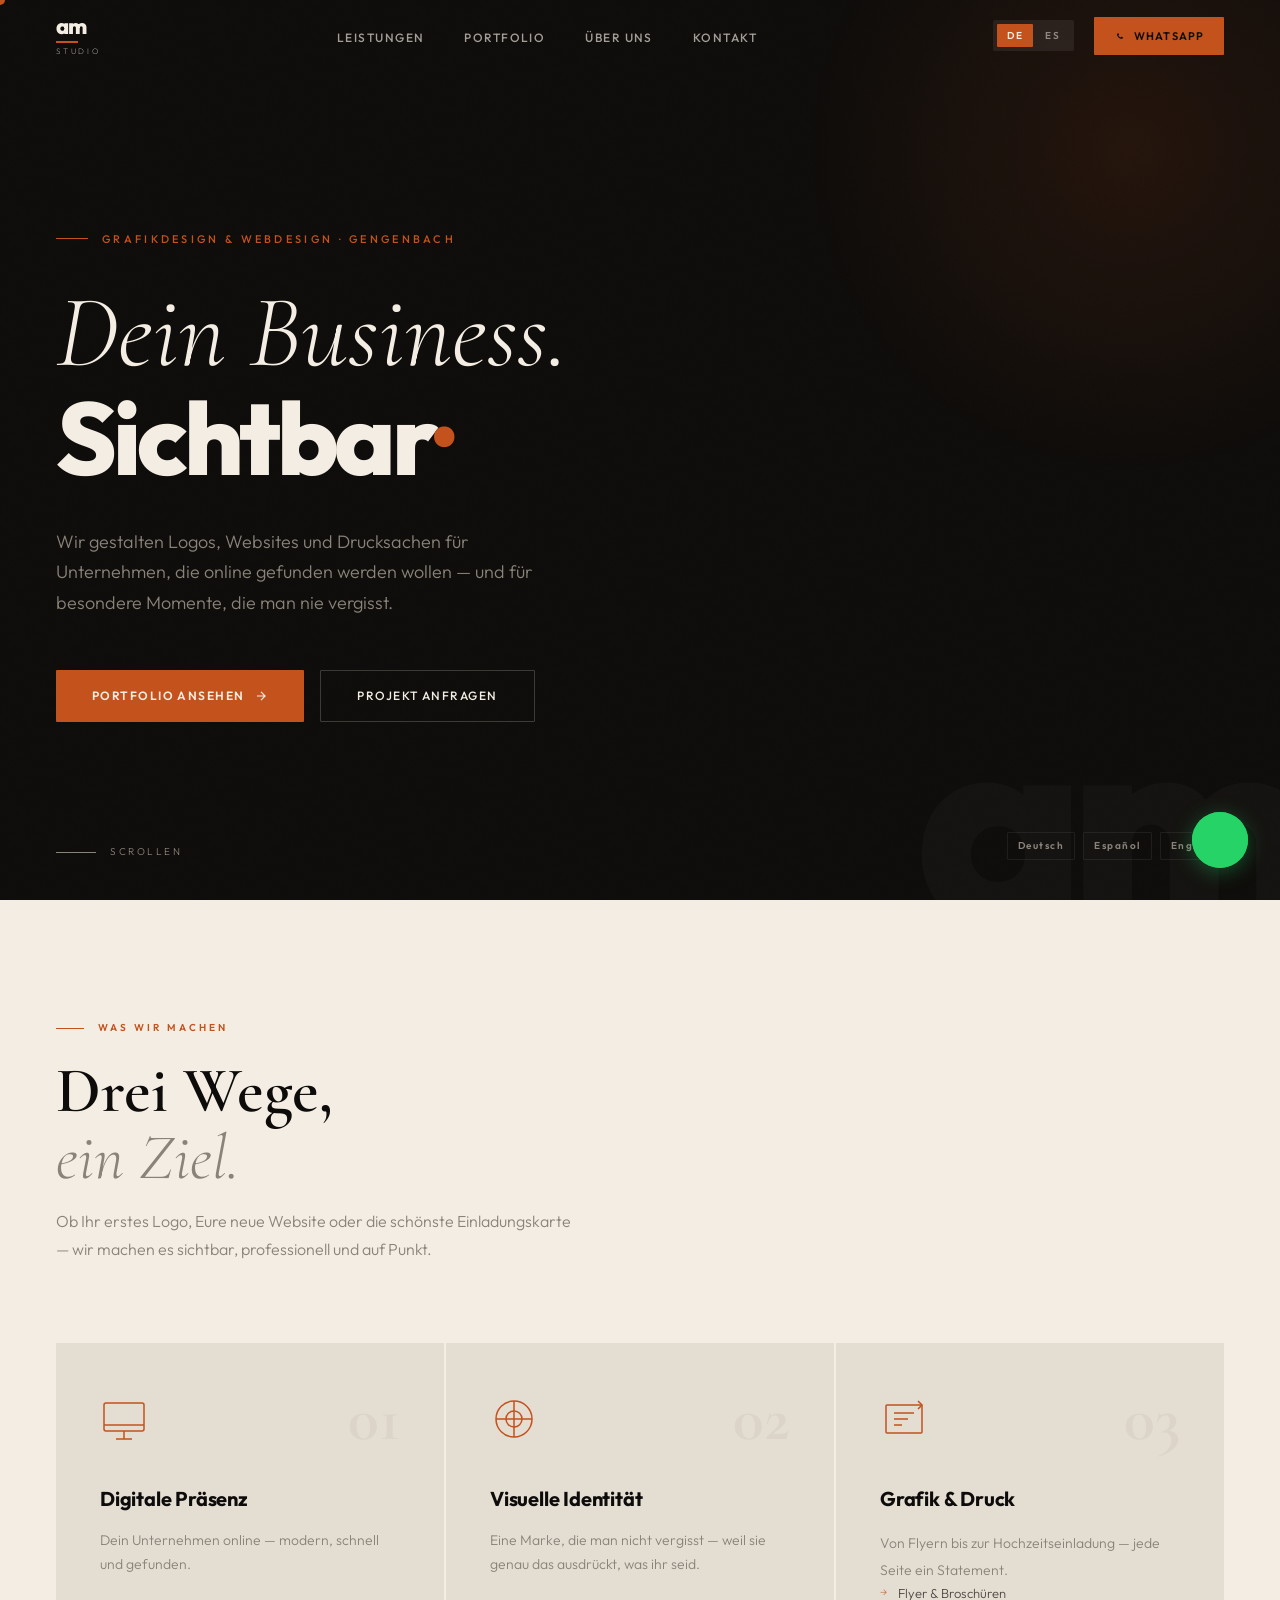
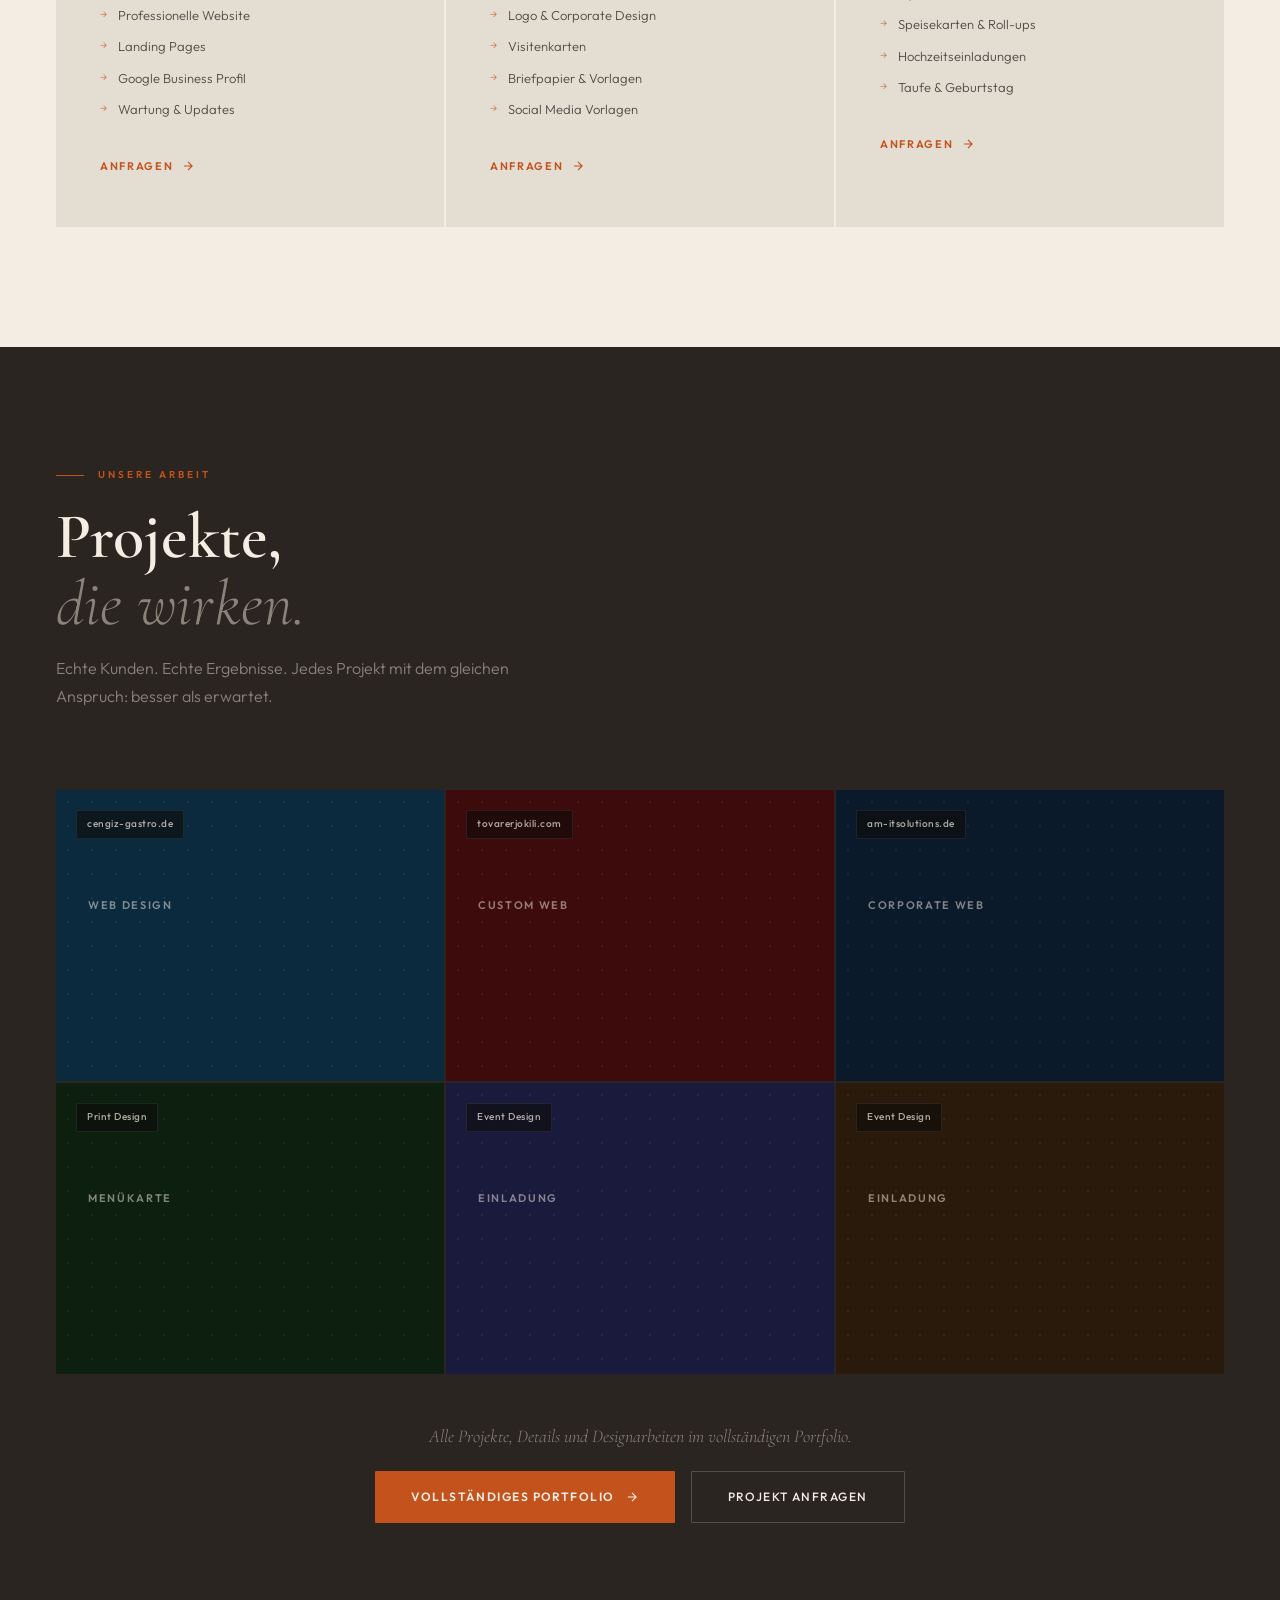
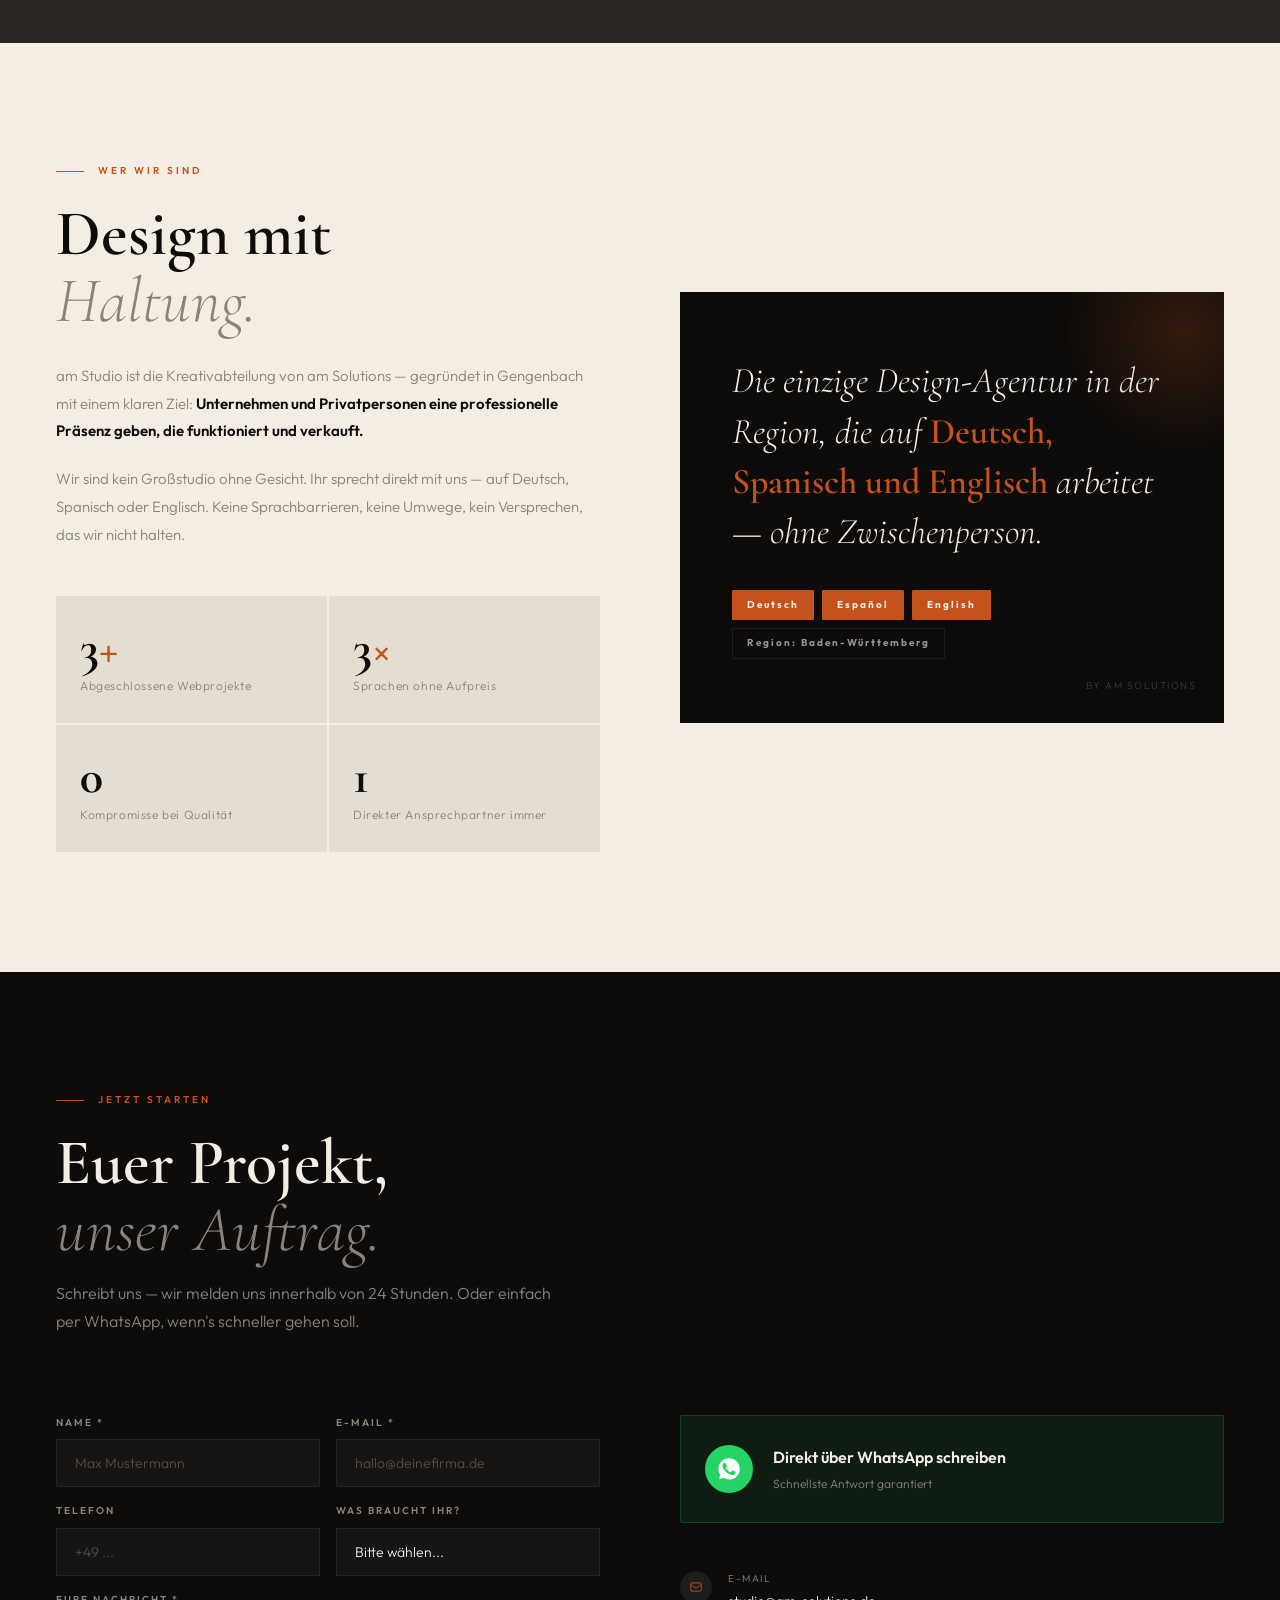
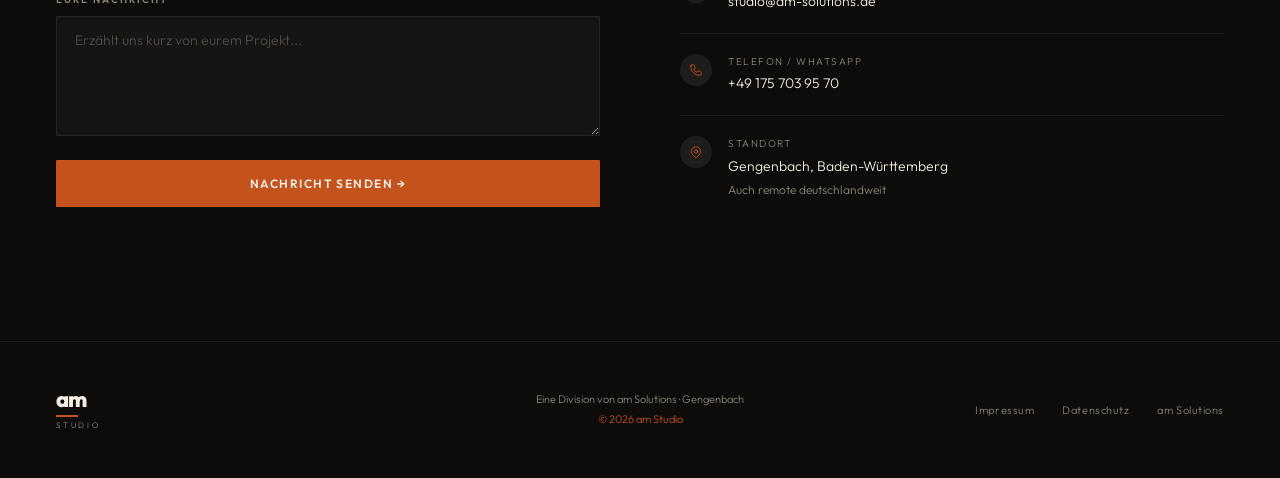
==== index.html @ d3e279e2 "update" ====
<!DOCTYPE html>
<html lang="de">
<head>
  <meta charset="UTF-8">
  <meta name="viewport" content="width=device-width, initial-scale=1.0">
  <meta name="description" content="am Studio – Grafikdesign & digitale Präsenz in Gengenbach. Logos, Websites, Visitenkarten und mehr. Auf Deutsch, Spanisch und Englisch.">
  <title>am Studio — Grafikdesign & Webdesign · Gengenbach</title>
  <link rel="preconnect" href="https://fonts.googleapis.com">
  <link href="https://fonts.googleapis.com/css2?family=Cormorant+Garamond:ital,wght@0,300;0,400;0,600;0,700;1,300;1,400;1,600&family=Outfit:wght@200;300;400;500;600;700;800&display=swap" rel="stylesheet">

  <style>
    /* ══════════════════════════════════════════
       TOKENS
    ══════════════════════════════════════════ */
    :root {
      --ink:       #0E0C0A;
      --cream:     #F3EDE3;
      --terra:     #C4521C;
      --stone:     #8A837A;
      --carbon:    #2A2520;
      --edge:      #E4DDD2;
      --edge-dark: rgba(255,255,255,0.07);
      --nav-h:     72px;
      --ff-d:      'Cormorant Garamond', Georgia, serif;
      --ff-s:      'Outfit', sans-serif;
      --ease:      cubic-bezier(0.25, 0.46, 0.45, 0.94);
    }

    *, *::before, *::after { box-sizing: border-box; margin: 0; padding: 0; }
    html { scroll-behavior: smooth; font-size: 16px; }

    body {
      background: var(--cream);
      color: var(--ink);
      font-family: var(--ff-s);
      font-weight: 300;
      line-height: 1.65;
      overflow-x: hidden;
      cursor: none;
    }

    /* ── CUSTOM CURSOR ────────────────────────── */
    .cursor {
      width: 10px; height: 10px;
      background: var(--terra);
      border-radius: 50%;
      position: fixed;
      top: 0; left: 0;
      pointer-events: none;
      z-index: 9999;
      transform: translate(-50%, -50%);
      transition: transform 0.1s, width 0.3s var(--ease), height 0.3s var(--ease), background 0.3s;
      mix-blend-mode: normal;
    }
    .cursor.grow {
      width: 48px; height: 48px;
      background: rgba(196, 82, 28, 0.15);
      border: 1px solid var(--terra);
    }
    @media (hover: none) { .cursor { display: none; } body { cursor: auto; } }

    /* ── SCROLL REVEAL ────────────────────────── */
    .reveal {
      opacity: 0;
      transform: translateY(36px);
      transition: opacity 0.8s var(--ease), transform 0.8s var(--ease);
    }
    .reveal.visible { opacity: 1; transform: translateY(0); }
    .reveal-d1 { transition-delay: 0.1s; }
    .reveal-d2 { transition-delay: 0.2s; }
    .reveal-d3 { transition-delay: 0.3s; }
    .reveal-d4 { transition-delay: 0.4s; }

    /* ══════════════════════════════════════════
       NAVIGATION
    ══════════════════════════════════════════ */
    nav {
      position: fixed;
      top: 0; left: 0; right: 0;
      height: var(--nav-h);
      z-index: 100;
      display: flex;
      align-items: center;
      justify-content: space-between;
      padding: 0 56px;
      transition: background 0.4s var(--ease), box-shadow 0.4s;
    }
    nav.scrolled {
      background: rgba(14, 12, 10, 0.96);
      backdrop-filter: blur(12px);
      box-shadow: 0 1px 0 var(--edge-dark);
    }

    .nav-logo {
      display: flex;
      flex-direction: column;
      text-decoration: none;
      line-height: 1;
      flex-shrink: 0;
    }
    .nav-logo-am {
      font-family: var(--ff-s);
      font-weight: 800;
      font-size: 26px;
      color: var(--cream);
      letter-spacing: -0.04em;
      line-height: 0.9;
    }
    .nav-logo-rule {
      width: 28px; height: 2px;
      background: var(--terra);
      margin: 5px 0 4px;
    }
    .nav-logo-studio {
      font-family: var(--ff-s);
      font-weight: 200;
      font-size: 9px;
      letter-spacing: 0.35em;
      text-transform: uppercase;
      color: var(--cream);
      opacity: 0.75;
    }

    .nav-links {
      display: flex;
      align-items: center;
      gap: 40px;
      list-style: none;
    }
    .nav-links a {
      font-size: 12px;
      font-weight: 500;
      letter-spacing: 0.12em;
      text-transform: uppercase;
      color: rgba(243,237,227,0.65);
      text-decoration: none;
      transition: color 0.25s;
      position: relative;
    }
    .nav-links a::after {
      content: '';
      position: absolute;
      bottom: -3px; left: 0; right: 0;
      height: 1px;
      background: var(--terra);
      transform: scaleX(0);
      transform-origin: left;
      transition: transform 0.3s var(--ease);
    }
    .nav-links a:hover { color: var(--cream); }
    .nav-links a:hover::after { transform: scaleX(1); }

    .nav-right {
      display: flex;
      align-items: center;
      gap: 20px;
    }

    .lang-toggle {
      display: flex;
      align-items: center;
      gap: 2px;
      background: var(--edge-dark);
      border-radius: 2px;
      padding: 4px;
    }
    .lang-btn {
      font-family: var(--ff-s);
      font-size: 10px;
      font-weight: 600;
      letter-spacing: 0.15em;
      padding: 5px 10px;
      border: none;
      background: transparent;
      color: rgba(243,237,227,0.5);
      cursor: pointer;
      border-radius: 1px;
      transition: background 0.25s, color 0.25s;
    }
    .lang-btn.active {
      background: var(--terra);
      color: var(--cream);
    }

    .nav-cta {
      font-family: var(--ff-s);
      font-size: 11px;
      font-weight: 600;
      letter-spacing: 0.1em;
      text-transform: uppercase;
      color: var(--ink);
      background: var(--terra);
      padding: 10px 20px;
      text-decoration: none;
      border-radius: 1px;
      transition: background 0.25s, transform 0.25s;
      display: flex;
      align-items: center;
      gap: 8px;
    }
    .nav-cta:hover { background: #A8441A; transform: translateY(-1px); }
    .nav-cta svg { width: 12px; height: 12px; }

    /* Mobile hamburger */
    .hamburger {
      display: none;
      flex-direction: column;
      gap: 5px;
      background: none;
      border: none;
      cursor: pointer;
      padding: 4px;
    }
    .hamburger span {
      display: block;
      width: 24px; height: 1.5px;
      background: var(--cream);
      transition: transform 0.3s, opacity 0.3s;
    }
    .hamburger.open span:nth-child(1) { transform: translateY(6.5px) rotate(45deg); }
    .hamburger.open span:nth-child(2) { opacity: 0; }
    .hamburger.open span:nth-child(3) { transform: translateY(-6.5px) rotate(-45deg); }

    .mobile-menu {
      display: none;
      position: fixed;
      top: var(--nav-h); left: 0; right: 0; bottom: 0;
      background: var(--ink);
      z-index: 99;
      flex-direction: column;
      justify-content: center;
      align-items: center;
      gap: 40px;
    }
    .mobile-menu.open { display: flex; }
    .mobile-menu a {
      font-size: 32px;
      font-family: var(--ff-d);
      color: var(--cream);
      text-decoration: none;
      font-style: italic;
      font-weight: 300;
    }
    .mobile-menu a:hover { color: var(--terra); }
    .mobile-menu .lang-toggle { margin-top: 20px; }

    /* ══════════════════════════════════════════
       HERO
    ══════════════════════════════════════════ */
    #hero {
      min-height: 100vh;
      background: var(--ink);
      display: flex;
      flex-direction: column;
      justify-content: center;
      padding: calc(var(--nav-h) + 60px) 56px 80px;
      position: relative;
      overflow: hidden;
    }

    /* Grain texture */
    #hero::before {
      content: '';
      position: absolute;
      inset: 0;
      background-image: url("data:image/svg+xml,%3Csvg viewBox='0 0 256 256' xmlns='http://www.w3.org/2000/svg'%3E%3Cfilter id='noise'%3E%3CfeTurbulence type='fractalNoise' baseFrequency='0.9' numOctaves='4' stitchTiles='stitch'/%3E%3C/filter%3E%3Crect width='100%25' height='100%25' filter='url(%23noise)' opacity='0.04'/%3E%3C/svg%3E");
      background-size: 200px 200px;
      opacity: 0.35;
      pointer-events: none;
    }

    /* Warm radial glow */
    #hero::after {
      content: '';
      position: absolute;
      top: -200px; right: -200px;
      width: 700px; height: 700px;
      border-radius: 50%;
      background: radial-gradient(circle, rgba(196,82,28,0.12) 0%, transparent 65%);
      pointer-events: none;
    }

    .hero-bg-text {
      position: absolute;
      bottom: -60px; right: -20px;
      font-family: var(--ff-s);
      font-weight: 800;
      font-size: clamp(180px, 22vw, 320px);
      color: rgba(243,237,227,0.025);
      letter-spacing: -0.06em;
      line-height: 1;
      pointer-events: none;
      user-select: none;
      white-space: nowrap;
    }

    .hero-label {
      font-size: 11px;
      font-weight: 500;
      letter-spacing: 0.3em;
      text-transform: uppercase;
      color: var(--terra);
      margin-bottom: 36px;
      display: flex;
      align-items: center;
      gap: 14px;
      animation: fadeUp 0.7s var(--ease) 0.2s both;
    }
    .hero-label::before {
      content: '';
      width: 32px; height: 1px;
      background: var(--terra);
      display: block;
    }

    .hero-h1 {
      font-family: var(--ff-d);
      font-style: italic;
      font-weight: 300;
      font-size: clamp(52px, 8vw, 110px);
      line-height: 0.95;
      color: var(--cream);
      margin-bottom: 8px;
      animation: fadeUp 0.8s var(--ease) 0.35s both;
    }

    .hero-h2 {
      font-family: var(--ff-s);
      font-weight: 800;
      font-size: clamp(52px, 8vw, 110px);
      line-height: 0.95;
      color: var(--cream);
      letter-spacing: -0.04em;
      margin-bottom: 40px;
      animation: fadeUp 0.8s var(--ease) 0.5s both;
    }
    .hero-h2 .accent { color: var(--terra); }

    .hero-sub {
      font-family: var(--ff-s);
      font-weight: 300;
      font-size: clamp(15px, 1.5vw, 18px);
      color: var(--stone);
      max-width: 520px;
      line-height: 1.7;
      margin-bottom: 52px;
      animation: fadeUp 0.8s var(--ease) 0.65s both;
    }

    .hero-actions {
      display: flex;
      gap: 16px;
      flex-wrap: wrap;
      animation: fadeUp 0.8s var(--ease) 0.8s both;
    }

    .btn-primary {
      font-family: var(--ff-s);
      font-size: 12px;
      font-weight: 600;
      letter-spacing: 0.12em;
      text-transform: uppercase;
      padding: 16px 36px;
      background: var(--terra);
      color: var(--cream);
      text-decoration: none;
      border-radius: 1px;
      transition: background 0.25s var(--ease), transform 0.25s;
      display: inline-flex;
      align-items: center;
      gap: 10px;
    }
    .btn-primary:hover { background: #A8441A; transform: translateY(-2px); }

    .btn-ghost {
      font-family: var(--ff-s);
      font-size: 12px;
      font-weight: 500;
      letter-spacing: 0.12em;
      text-transform: uppercase;
      padding: 15px 36px;
      background: transparent;
      color: var(--cream);
      border: 1px solid rgba(243,237,227,0.2);
      text-decoration: none;
      border-radius: 1px;
      transition: border-color 0.25s, color 0.25s, transform 0.25s;
    }
    .btn-ghost:hover {
      border-color: var(--cream);
      transform: translateY(-2px);
    }

    .hero-scroll {
      position: absolute;
      bottom: 40px; left: 56px;
      display: flex;
      align-items: center;
      gap: 14px;
      animation: fadeUp 0.8s var(--ease) 1s both;
    }
    .scroll-line {
      width: 40px; height: 1px;
      background: var(--stone);
      position: relative;
      overflow: hidden;
    }
    .scroll-line::after {
      content: '';
      position: absolute;
      top: 0; left: -100%;
      width: 100%; height: 100%;
      background: var(--terra);
      animation: scrollLine 2s ease-in-out 1.5s infinite;
    }
    @keyframes scrollLine {
      0% { left: -100%; }
      50% { left: 0%; }
      100% { left: 100%; }
    }
    .scroll-text {
      font-size: 10px;
      letter-spacing: 0.25em;
      text-transform: uppercase;
      color: var(--stone);
    }

    .hero-badges {
      position: absolute;
      bottom: 40px; right: 56px;
      display: flex;
      gap: 8px;
      animation: fadeUp 0.8s var(--ease) 1.1s both;
    }
    .badge {
      font-size: 10px;
      font-weight: 600;
      letter-spacing: 0.15em;
      padding: 5px 10px;
      border: 1px solid var(--edge-dark);
      color: var(--stone);
      border-radius: 1px;
    }

    @keyframes fadeUp {
      from { opacity: 0; transform: translateY(28px); }
      to   { opacity: 1; transform: translateY(0); }
    }

    /* ══════════════════════════════════════════
       SERVICES
    ══════════════════════════════════════════ */
    #leistungen {
      background: var(--cream);
      padding: 120px 56px;
    }

    .section-eyebrow {
      font-size: 10px;
      font-weight: 600;
      letter-spacing: 0.3em;
      text-transform: uppercase;
      color: var(--terra);
      margin-bottom: 20px;
      display: flex;
      align-items: center;
      gap: 14px;
    }
    .section-eyebrow::before {
      content: '';
      width: 28px; height: 1px;
      background: var(--terra);
    }

    .section-title {
      font-family: var(--ff-d);
      font-size: clamp(40px, 5vw, 68px);
      font-weight: 600;
      line-height: 1.05;
      color: var(--ink);
      margin-bottom: 16px;
    }

    .section-title em {
      font-style: italic;
      font-weight: 300;
      color: var(--stone);
    }

    .section-intro {
      font-size: 16px;
      font-weight: 300;
      color: var(--stone);
      max-width: 520px;
      line-height: 1.75;
      margin-bottom: 80px;
    }

    .services-grid {
      display: grid;
      grid-template-columns: repeat(3, 1fr);
      gap: 2px;
    }

    .service-card {
      background: var(--edge);
      padding: 52px 44px;
      position: relative;
      overflow: hidden;
      transition: background 0.4s var(--ease);
      cursor: none;
    }
    .service-card::before {
      content: '';
      position: absolute;
      bottom: 0; left: 0; right: 0;
      height: 3px;
      background: var(--terra);
      transform: scaleX(0);
      transform-origin: left;
      transition: transform 0.4s var(--ease);
    }
    .service-card:hover { background: #EAE2D6; }
    .service-card:hover::before { transform: scaleX(1); }

    .service-icon {
      width: 48px; height: 48px;
      margin-bottom: 32px;
      color: var(--terra);
    }

    .service-num {
      position: absolute;
      top: 44px; right: 44px;
      font-family: var(--ff-d);
      font-size: 64px;
      font-weight: 700;
      color: rgba(14,12,10,0.04);
      line-height: 1;
      pointer-events: none;
    }

    .service-title {
      font-family: var(--ff-s);
      font-weight: 700;
      font-size: 20px;
      color: var(--ink);
      margin-bottom: 14px;
      letter-spacing: -0.01em;
    }

    .service-desc {
      font-size: 14px;
      color: var(--stone);
      line-height: 1.7;
      margin-bottom: 28px;
    }

    .service-list {
      list-style: none;
      display: flex;
      flex-direction: column;
      gap: 10px;
      margin-bottom: 36px;
    }
    .service-list li {
      font-size: 13px;
      color: var(--ink);
      opacity: 0.7;
      padding-left: 18px;
      position: relative;
    }
    .service-list li::before {
      content: '→';
      position: absolute;
      left: 0;
      color: var(--terra);
      font-size: 11px;
    }

    .service-link {
      font-size: 11px;
      font-weight: 600;
      letter-spacing: 0.15em;
      text-transform: uppercase;
      color: var(--terra);
      text-decoration: none;
      display: flex;
      align-items: center;
      gap: 8px;
      transition: gap 0.25s;
    }
    .service-link:hover { gap: 14px; }

    /* ══════════════════════════════════════════
       PORTFOLIO
    ══════════════════════════════════════════ */
    #portfolio {
      background: var(--carbon);
      padding: 120px 56px;
    }

    #portfolio .section-title { color: var(--cream); }
    #portfolio .section-intro { color: var(--stone); }
    #portfolio .section-eyebrow { color: var(--terra); }
    #portfolio .section-eyebrow::before { background: var(--terra); }

    .portfolio-grid {
      display: grid;
      grid-template-columns: repeat(3, 1fr);
      gap: 2px;
      margin-bottom: 48px;
    }

    .portfolio-card {
      position: relative;
      overflow: hidden;
      cursor: none;
      transform: translateZ(0);
    }

    /* GPU-accelerated dim: opacity se compone en GPU, background-color no */
    .portfolio-card::after {
      content: '';
      position: absolute;
      inset: 0;
      background: rgba(14,12,10,0.72);
      opacity: 0;
      transition: opacity 0.4s var(--ease);
      pointer-events: none;
      z-index: 1;
    }
    .portfolio-card:hover::after { opacity: 1; }

    .portfolio-card-bg {
      aspect-ratio: 4/3;
      display: flex;
      align-items: flex-end;
      padding: 28px;
      position: relative;
      overflow: hidden;
      transition: transform 0.5s var(--ease);
      will-change: transform;
    }
    .portfolio-card:hover .portfolio-card-bg { transform: scale(1.02); }

    /* Portfolio card backgrounds */
    .p-gastro {
      background-color: #0B2A3D;
      background-image: url('portafolio/Cengiz%20Gastro%20Capture.png');
      background-size: cover;
      background-position: center top;
    }
    .p-jokili {
      background-color: #3D0B0B;
      background-image: url('portafolio/Tovarerjokili%20Capture.png');
      background-size: cover;
      background-position: center top;
    }
    .p-am {
      background-color: #0B1A2A;
      background-image: url('portafolio/AM%20Solutions%20Capture.png');
      background-size: cover;
      background-position: center top;
    }
    .p-loadedfries {
      background-color: #0D2010;
      background-image: url('portafolio/Loaded_Fries_G%26G%40300x.png');
      background-size: cover;
      background-position: center;
    }
    .p-kindergeburtstag {
      background-color: #1A1A3D;
      background-image: url('portafolio/Kindergeburstag_A3_QF_1.png');
      background-size: cover;
      background-position: center;
    }
    .p-grillabend {
      background-color: #2A1A0B;
      background-image: url('portafolio/Grill%20Abend%20korrektur_Mesa%20de%20trabajo%201.jpg');
      background-size: cover;
      background-position: center;
    }

    /* Decorative dot pattern */
    .portfolio-card-bg::before {
      content: '';
      position: absolute;
      inset: 0;
      background-image: radial-gradient(circle, rgba(255,255,255,0.06) 1px, transparent 1px);
      background-size: 24px 24px;
      pointer-events: none;
    }

    .portfolio-card-overlay {
      position: absolute;
      inset: 0;
      background: transparent;
      display: flex;
      flex-direction: column;
      justify-content: flex-end;
      padding: 32px;
      z-index: 2;
    }

    .portfolio-card-info {
      transform: translateY(12px);
      opacity: 0;
      transition: transform 0.4s var(--ease), opacity 0.4s;
    }
    .portfolio-card:hover .portfolio-card-info {
      transform: translateY(0);
      opacity: 1;
    }

    .portfolio-tag {
      font-size: 10px;
      font-weight: 600;
      letter-spacing: 0.2em;
      text-transform: uppercase;
      color: var(--terra);
      margin-bottom: 6px;
    }

    .portfolio-name {
      font-family: var(--ff-d);
      font-size: 22px;
      font-weight: 600;
      color: var(--cream);
      margin-bottom: 12px;
    }

    .portfolio-visit {
      font-size: 11px;
      font-weight: 600;
      letter-spacing: 0.12em;
      text-transform: uppercase;
      color: var(--cream);
      text-decoration: none;
      display: inline-flex;
      align-items: center;
      gap: 8px;
      border-bottom: 1px solid var(--terra);
      padding-bottom: 3px;
      transition: gap 0.25s;
    }
    .portfolio-visit:hover { gap: 14px; }

    /* Project label always visible */
    .portfolio-label {
      font-size: 11px;
      font-weight: 600;
      letter-spacing: 0.15em;
      text-transform: uppercase;
      color: rgba(243,237,227,0.5);
    }

    /* Domain badge */
    .portfolio-domain {
      position: absolute;
      top: 20px; left: 20px;
      background: rgba(14,12,10,0.6);
      backdrop-filter: blur(8px);
      border: 1px solid rgba(255,255,255,0.08);
      font-size: 10px;
      font-weight: 500;
      color: rgba(243,237,227,0.7);
      padding: 5px 10px;
      border-radius: 1px;
      letter-spacing: 0.05em;
    }

    .portfolio-cta {
      text-align: center;
    }
    .portfolio-cta p {
      font-family: var(--ff-d);
      font-style: italic;
      font-size: 18px;
      color: var(--stone);
      margin-bottom: 20px;
    }

    /* ══════════════════════════════════════════
       ABOUT
    ══════════════════════════════════════════ */
    #sobre-nosotros {
      background: var(--cream);
      padding: 120px 56px;
    }

    .about-grid {
      display: grid;
      grid-template-columns: 1fr 1fr;
      gap: 80px;
      align-items: center;
    }

    .about-content .section-title { margin-bottom: 28px; }

    .about-text {
      font-size: 15px;
      font-weight: 300;
      color: var(--stone);
      line-height: 1.85;
      margin-bottom: 20px;
    }

    .about-text strong { color: var(--ink); font-weight: 600; }

    .about-stats {
      display: grid;
      grid-template-columns: 1fr 1fr;
      gap: 2px;
      margin-top: 48px;
    }

    .stat-cell {
      background: var(--edge);
      padding: 28px 24px;
    }

    .stat-num {
      font-family: var(--ff-d);
      font-size: 48px;
      font-weight: 700;
      color: var(--ink);
      line-height: 1;
      margin-bottom: 6px;
    }
    .stat-num span { color: var(--terra); }

    .stat-label {
      font-size: 12px;
      color: var(--stone);
      letter-spacing: 0.05em;
      line-height: 1.4;
    }

    .about-visual {
      position: relative;
    }

    .about-card {
      background: var(--ink);
      padding: 64px 52px;
      position: relative;
      overflow: hidden;
    }

    .about-card::before {
      content: '';
      position: absolute;
      top: -80px; right: -80px;
      width: 240px; height: 240px;
      border-radius: 50%;
      background: radial-gradient(circle, rgba(196,82,28,0.2), transparent 70%);
    }

    .about-card-quote {
      font-family: var(--ff-d);
      font-size: clamp(24px, 3vw, 36px);
      font-style: italic;
      font-weight: 300;
      color: var(--cream);
      line-height: 1.4;
      margin-bottom: 32px;
    }
    .about-card-quote strong {
      font-weight: 600;
      font-style: normal;
      color: var(--terra);
    }

    .about-langs {
      display: flex;
      gap: 8px;
      flex-wrap: wrap;
    }
    .lang-chip {
      font-size: 10px;
      font-weight: 700;
      letter-spacing: 0.2em;
      padding: 6px 14px;
      border: 1px solid var(--edge-dark);
      color: rgba(243,237,227,0.6);
      border-radius: 1px;
    }
    .lang-chip.active-chip {
      background: var(--terra);
      border-color: var(--terra);
      color: var(--cream);
    }

    .about-byline {
      position: absolute;
      bottom: 28px; right: 28px;
      font-size: 10px;
      letter-spacing: 0.15em;
      color: rgba(243,237,227,0.2);
      text-transform: uppercase;
    }

    /* ══════════════════════════════════════════
       CONTACT
    ══════════════════════════════════════════ */
    #kontakt {
      background: var(--ink);
      padding: 120px 56px;
    }

    #kontakt .section-title { color: var(--cream); }
    #kontakt .section-intro { color: var(--stone); }

    .contact-grid {
      display: grid;
      grid-template-columns: 1fr 1fr;
      gap: 80px;
      align-items: start;
    }

    .form-row {
      display: grid;
      grid-template-columns: 1fr 1fr;
      gap: 16px;
    }

    .form-group {
      display: flex;
      flex-direction: column;
      gap: 8px;
      margin-bottom: 16px;
    }
    .form-group.full { grid-column: 1 / -1; }

    .form-label {
      font-size: 10px;
      font-weight: 600;
      letter-spacing: 0.2em;
      text-transform: uppercase;
      color: var(--stone);
    }

    .form-input, .form-select, .form-textarea {
      font-family: var(--ff-s);
      font-size: 14px;
      font-weight: 300;
      color: var(--cream);
      background: rgba(255,255,255,0.04);
      border: 1px solid var(--edge-dark);
      padding: 14px 18px;
      border-radius: 1px;
      outline: none;
      transition: border-color 0.25s, background 0.25s;
      width: 100%;
      appearance: none;
    }
    .form-input:focus, .form-select:focus, .form-textarea:focus {
      border-color: var(--terra);
      background: rgba(196,82,28,0.04);
    }
    .form-input::placeholder, .form-textarea::placeholder {
      color: rgba(138,131,122,0.5);
    }
    .form-select option { background: var(--ink); color: var(--cream); }
    .form-textarea { resize: vertical; min-height: 120px; }

    .form-submit {
      font-family: var(--ff-s);
      font-size: 12px;
      font-weight: 600;
      letter-spacing: 0.12em;
      text-transform: uppercase;
      padding: 16px 40px;
      background: var(--terra);
      color: var(--cream);
      border: none;
      border-radius: 1px;
      cursor: pointer;
      transition: background 0.25s, transform 0.25s;
      width: 100%;
      margin-top: 8px;
    }
    .form-submit:hover { background: #A8441A; transform: translateY(-2px); }

    .contact-info {
      display: flex;
      flex-direction: column;
      gap: 48px;
    }

    .whatsapp-cta {
      display: flex;
      align-items: center;
      gap: 20px;
      background: rgba(37,211,102,0.08);
      border: 1px solid rgba(37,211,102,0.2);
      padding: 28px 24px;
      border-radius: 2px;
      text-decoration: none;
      transition: background 0.25s;
    }
    .whatsapp-cta:hover { background: rgba(37,211,102,0.15); }

    .wa-icon {
      width: 48px; height: 48px;
      background: #25D366;
      border-radius: 50%;
      display: flex;
      align-items: center;
      justify-content: center;
      flex-shrink: 0;
    }
    .wa-icon svg { width: 26px; height: 26px; fill: white; }

    .wa-text-primary {
      font-weight: 600;
      font-size: 16px;
      color: var(--cream);
      margin-bottom: 4px;
    }
    .wa-text-sub {
      font-size: 12px;
      color: var(--stone);
    }

    .contact-details {
      display: flex;
      flex-direction: column;
      gap: 20px;
    }

    .contact-item {
      display: flex;
      align-items: flex-start;
      gap: 16px;
      padding-bottom: 20px;
      border-bottom: 1px solid var(--edge-dark);
    }
    .contact-item:last-child { border-bottom: none; }

    .contact-icon {
      width: 32px; height: 32px;
      background: var(--edge-dark);
      border-radius: 50%;
      display: flex;
      align-items: center;
      justify-content: center;
      flex-shrink: 0;
    }
    .contact-icon svg { width: 14px; height: 14px; stroke: var(--terra); }

    .contact-item-label { font-size: 10px; letter-spacing: 0.15em; text-transform: uppercase; color: var(--stone); }
    .contact-item-value { font-size: 14px; color: var(--cream); margin-top: 2px; }
    .contact-item-value a { color: var(--cream); text-decoration: none; transition: color 0.2s; }
    .contact-item-value a:hover { color: var(--terra); }

    .form-success {
      display: none;
      text-align: center;
      padding: 60px 40px;
    }
    .form-success.show { display: block; }
    .form-success svg { width: 56px; height: 56px; color: var(--terra); margin-bottom: 20px; }
    .form-success h3 { font-family: var(--ff-d); font-size: 32px; font-style: italic; color: var(--cream); margin-bottom: 10px; }
    .form-success p { color: var(--stone); font-size: 14px; }

    /* ══════════════════════════════════════════
       FOOTER
    ══════════════════════════════════════════ */
    footer {
      background: var(--ink);
      border-top: 1px solid var(--edge-dark);
      padding: 48px 56px;
      display: grid;
      grid-template-columns: 1fr auto 1fr;
      align-items: center;
      gap: 40px;
    }

    .footer-logo .nav-logo-am { font-size: 22px; }
    .footer-logo .nav-logo-rule { width: 22px; }
    .footer-logo .nav-logo-studio { font-size: 8px; }

    .footer-center {
      text-align: center;
      font-size: 11px;
      color: var(--stone);
      line-height: 1.8;
    }

    .footer-links {
      display: flex;
      justify-content: flex-end;
      gap: 28px;
    }
    .footer-links a {
      font-size: 11px;
      color: var(--stone);
      text-decoration: none;
      letter-spacing: 0.05em;
      transition: color 0.2s;
    }
    .footer-links a:hover { color: var(--terra); }

    /* ══════════════════════════════════════════
       WHATSAPP FAB
    ══════════════════════════════════════════ */
    .wa-fab {
      position: fixed;
      bottom: 32px; right: 32px;
      width: 56px; height: 56px;
      background: #25D366;
      border-radius: 50%;
      display: flex;
      align-items: center;
      justify-content: center;
      z-index: 90;
      box-shadow: 0 4px 20px rgba(37,211,102,0.35);
      transition: transform 0.3s var(--ease), box-shadow 0.3s;
      text-decoration: none;
    }
    .wa-fab:hover {
      transform: scale(1.1) translateY(-2px);
      box-shadow: 0 8px 32px rgba(37,211,102,0.45);
    }
    .wa-fab svg { width: 28px; height: 28px; fill: white; }

    .wa-fab-pulse {
      position: absolute;
      inset: 0;
      border-radius: 50%;
      background: #25D366;
      animation: pulse 2.5s ease-out 1.5s infinite;
    }
    @keyframes pulse {
      0%   { transform: scale(1); opacity: 0.5; }
      100% { transform: scale(1.7); opacity: 0; }
    }

    /* ══════════════════════════════════════════
       RESPONSIVE
    ══════════════════════════════════════════ */
    @media (max-width: 960px) {
      nav { padding: 0 28px; }
      .nav-links, .nav-cta { display: none; }
      .hamburger { display: flex; }

      #hero { padding: calc(var(--nav-h) + 40px) 28px 100px; }
      .hero-badges { right: 28px; }
      .hero-scroll { left: 28px; }
      .hero-bg-text { display: none; }

      #leistungen, #portfolio, #sobre-nosotros, #kontakt { padding: 80px 28px; }
      footer { padding: 40px 28px; }

      .services-grid { grid-template-columns: 1fr; gap: 2px; }
      .portfolio-grid { grid-template-columns: 1fr; }
      .about-grid { grid-template-columns: 1fr; gap: 48px; }
      .contact-grid { grid-template-columns: 1fr; gap: 48px; }
      .form-row { grid-template-columns: 1fr; }
      footer { grid-template-columns: 1fr; text-align: center; }
      .footer-links { justify-content: center; }
    }

    @media (max-width: 600px) {
      .hero-actions { flex-direction: column; }
      .btn-primary, .btn-ghost { text-align: center; justify-content: center; }
      .about-stats { grid-template-columns: 1fr 1fr; }
      .hero-badges { display: none; }
    }

    /* ══════════════════════════════════════════
       PORTFOLIO MODAL
    ══════════════════════════════════════════ */
    .pm-overlay {
      display: none;
      position: fixed;
      inset: 0;
      z-index: 300;
      background: rgba(14,12,10,0.6);
      backdrop-filter: blur(4px);
    }
    .pm-overlay.open { display: flex; }

    .pm-content {
      display: grid;
      grid-template-columns: 1fr 1fr;
      width: 100%;
      height: 100%;
      overflow: hidden;
    }

    .pm-close {
      position: fixed;
      top: 24px; right: 24px;
      width: 44px; height: 44px;
      background: rgba(14,12,10,0.8);
      border: 1px solid rgba(255,255,255,0.12);
      border-radius: 50%;
      color: var(--cream);
      cursor: pointer;
      display: flex;
      align-items: center;
      justify-content: center;
      z-index: 301;
      transition: background 0.2s;
    }
    .pm-close:hover { background: rgba(196,82,28,0.6); }
    .pm-close svg { width: 18px; height: 18px; }

    .pm-left {
      background: var(--carbon);
      padding: 56px 52px;
      overflow-y: auto;
      display: flex;
      flex-direction: column;
      gap: 22px;
    }

    .pm-tags {
      display: flex;
      gap: 6px;
      flex-wrap: wrap;
    }
    .pm-tag {
      font-size: 10px;
      font-weight: 700;
      letter-spacing: 0.2em;
      text-transform: uppercase;
      padding: 5px 12px;
      border-radius: 1px;
    }
    .pm-tag:first-child { background: var(--terra); color: var(--cream); }
    .pm-tag:not(:first-child) { border: 1px solid var(--edge-dark); color: var(--stone); }

    .pm-client {
      font-size: 10px;
      font-weight: 700;
      letter-spacing: 0.3em;
      text-transform: uppercase;
      color: var(--terra);
    }

    .pm-title {
      font-family: var(--ff-d);
      font-size: clamp(28px, 3.5vw, 48px);
      font-weight: 600;
      color: var(--cream);
      line-height: 1.1;
    }

    .pm-desc {
      font-size: 14px;
      color: var(--stone);
      line-height: 1.75;
    }

    .pm-brief {
      background: rgba(255,255,255,0.03);
      border-left: 2px solid var(--terra);
      padding: 20px 24px;
    }
    .pm-brief-label {
      font-size: 9px;
      font-weight: 700;
      letter-spacing: 0.3em;
      text-transform: uppercase;
      color: var(--terra);
      margin-bottom: 10px;
    }
    .pm-brief-quote {
      font-family: var(--ff-d);
      font-style: italic;
      font-size: 15px;
      color: var(--cream);
      line-height: 1.65;
    }

    .pm-meta {
      display: grid;
      grid-template-columns: 1fr 1fr;
      gap: 2px;
    }
    .pm-meta-cell {
      background: rgba(255,255,255,0.03);
      padding: 16px 20px;
    }
    .pm-meta-label {
      font-size: 9px;
      font-weight: 700;
      letter-spacing: 0.25em;
      text-transform: uppercase;
      color: var(--stone);
      margin-bottom: 6px;
    }
    .pm-meta-value {
      font-size: 14px;
      font-weight: 600;
      color: var(--cream);
    }

    .pm-stats {
      display: flex;
      gap: 40px;
    }
    .pm-stat-num {
      font-family: var(--ff-d);
      font-size: 40px;
      font-weight: 700;
      color: var(--terra);
      line-height: 1;
      margin-bottom: 4px;
    }
    .pm-stat-label {
      font-size: 11px;
      color: var(--stone);
      line-height: 1.4;
      max-width: 120px;
    }

    .pm-visit-link {
      display: inline-flex;
      align-items: center;
      gap: 8px;
      font-size: 11px;
      font-weight: 600;
      letter-spacing: 0.15em;
      text-transform: uppercase;
      color: var(--terra);
      text-decoration: none;
      border-bottom: 1px solid var(--terra);
      padding-bottom: 3px;
      transition: gap 0.25s;
      align-self: flex-start;
    }
    .pm-visit-link:hover { gap: 14px; }

    .pm-right {
      background: #080808;
      display: flex;
      align-items: center;
      justify-content: center;
      overflow: hidden;
    }
    .pm-right img {
      width: 100%;
      height: 100%;
      object-fit: contain;
    }

    @media (max-width: 768px) {
      .pm-content { grid-template-columns: 1fr; }
      .pm-right { display: none; }
      .pm-left { padding: 60px 24px 40px; }
    }
  </style>
</head>

<body>

<!-- ── CURSOR ────────────────────────────────── -->
<div class="cursor" id="cursor"></div>

<!-- ══ NAV ═══════════════════════════════════════ -->
<nav id="navbar">
  <a href="#" class="nav-logo footer-logo">
    <span class="nav-logo-am">am</span>
    <div class="nav-logo-rule"></div>
    <span class="nav-logo-studio">Studio</span>
  </a>

  <ul class="nav-links">
    <li><a href="#leistungen" data-de="Leistungen" data-es="Servicios">Leistungen</a></li>
    <li><a href="#portfolio" data-de="Portfolio" data-es="Portfolio">Portfolio</a></li>
    <li><a href="#sobre-nosotros" data-de="Über uns" data-es="Nosotros">Über uns</a></li>
    <li><a href="#kontakt" data-de="Kontakt" data-es="Contacto">Kontakt</a></li>
  </ul>

  <div class="nav-right">
    <div class="lang-toggle">
      <button class="lang-btn active" onclick="setLang('de')">DE</button>
      <button class="lang-btn" onclick="setLang('es')">ES</button>
    </div>
    <a href="https://wa.me/491757039570" target="_blank" class="nav-cta">
      <svg viewBox="0 0 24 24" fill="currentColor"><path d="M17.472 14.382c-.297-.149-1.758-.867-2.03-.967-.273-.099-.471-.148-.67.15-.197.297-.767.966-.94 1.164-.173.199-.347.223-.644.075-.297-.15-1.255-.463-2.39-1.475-.883-.788-1.48-1.761-1.653-2.059-.173-.297-.018-.458.13-.606.134-.133.298-.347.446-.52.149-.174.198-.298.298-.497.099-.198.05-.371-.025-.52-.075-.149-.669-1.612-.916-2.207-.242-.579-.487-.5-.669-.51-.173-.008-.371-.01-.57-.01-.198 0-.52.074-.792.372-.272.297-1.04 1.016-1.04 2.479 0 1.462 1.065 2.875 1.213 3.074.149.198 2.096 3.2 5.077 4.487.709.306 1.262.489 1.694.625.712.227 1.36.195 1.871.118.571-.085 1.758-.719 2.006-1.413.248-.694.248-1.289.173-1.413-.074-.124-.272-.198-.57-.347"/></svg>
      WhatsApp
    </a>
  </div>

  <button class="hamburger" id="hamburger" aria-label="Menü">
    <span></span><span></span><span></span>
  </button>
</nav>

<!-- Mobile menu -->
<div class="mobile-menu" id="mobileMenu">
  <a href="#leistungen" data-de="Leistungen" data-es="Servicios" onclick="closeMobile()">Leistungen</a>
  <a href="#portfolio" onclick="closeMobile()">Portfolio</a>
  <a href="#sobre-nosotros" data-de="Über uns" data-es="Nosotros" onclick="closeMobile()">Über uns</a>
  <a href="#kontakt" data-de="Kontakt" data-es="Contacto" onclick="closeMobile()">Kontakt</a>
  <div class="lang-toggle" style="margin-top:16px;">
    <button class="lang-btn active" onclick="setLang('de')">DE</button>
    <button class="lang-btn" onclick="setLang('es')">ES</button>
  </div>
</div>

<!-- ══ HERO ═══════════════════════════════════════ -->
<section id="hero">
  <div class="hero-bg-text" aria-hidden="true">am</div>

  <p class="hero-label">
    <span data-de="Grafikdesign &amp; Webdesign · Gengenbach" data-es="Diseño Gráfico &amp; Presencia Digital · Gengenbach">Grafikdesign &amp; Webdesign · Gengenbach</span>
  </p>

  <h1 class="hero-h1" data-de="Dein Business." data-es="Tu negocio.">Dein Business.</h1>
  <h2 class="hero-h2"><span data-de="Sichtbar" data-es="Visible">Sichtbar</span><span class="accent">·</span></h2>

  <p class="hero-sub" data-de="Wir gestalten Logos, Websites und Drucksachen für Unternehmen, die online gefunden werden wollen — und für besondere Momente, die man nie vergisst." data-es="Diseñamos logos, sitios web y piezas gráficas para negocios que quieren ser encontrados en línea — y para momentos especiales que no se olvidan.">
    Wir gestalten Logos, Websites und Drucksachen für Unternehmen, die online gefunden werden wollen — und für besondere Momente, die man nie vergisst.
  </p>

  <div class="hero-actions">
    <a href="am-studio-portfolio.html" class="btn-primary">
      <span data-de="Portfolio ansehen" data-es="Ver Portfolio">Portfolio ansehen</span>
      <svg width="14" height="14" viewBox="0 0 24 24" fill="none" stroke="currentColor" stroke-width="2"><path d="M5 12h14M12 5l7 7-7 7"/></svg>
    </a>
    <a href="#kontakt" class="btn-ghost" data-de="Projekt anfragen" data-es="Solicitar Proyecto">Projekt anfragen</a>
  </div>

  <div class="hero-scroll">
    <div class="scroll-line"></div>
    <span class="scroll-text" data-de="Scrollen" data-es="Scroll">Scrollen</span>
  </div>

  <div class="hero-badges">
    <span class="badge">Deutsch</span>
    <span class="badge">Español</span>
    <span class="badge">English</span>
  </div>
</section>

<!-- ══ SERVICES ═══════════════════════════════════ -->
<section id="leistungen">
  <div class="reveal">
    <p class="section-eyebrow" data-de="Was wir machen" data-es="Qué hacemos">Was wir machen</p>
    <h2 class="section-title">
      <span data-de="Drei Wege," data-es="Tres caminos,">Drei Wege,</span><br>
      <em data-de="ein Ziel." data-es="un objetivo.">ein Ziel.</em>
    </h2>
    <p class="section-intro" data-de="Ob Ihr erstes Logo, Eure neue Website oder die schönste Einladungskarte — wir machen es sichtbar, professionell und auf Punkt." data-es="Ya sea tu primer logo, tu nuevo sitio web o la invitación más bonita — lo hacemos visible, profesional y preciso.">
      Ob Ihr erstes Logo, Eure neue Website oder die schönste Einladungskarte — wir machen es sichtbar, professionell und auf Punkt.
    </p>
  </div>

  <div class="services-grid">
    <!-- Service 1 -->
    <div class="service-card reveal reveal-d1">
      <div class="service-num" aria-hidden="true">01</div>
      <svg class="service-icon" viewBox="0 0 48 48" fill="none" stroke="currentColor" stroke-width="1.5">
        <rect x="4" y="8" width="40" height="28" rx="2"/>
        <path d="M16 44h16M24 36v8"/>
        <path d="M4 30h40"/>
      </svg>
      <h3 class="service-title" data-de="Digitale Präsenz" data-es="Presencia Digital">Digitale Präsenz</h3>
      <p class="service-desc" data-de="Dein Unternehmen online — modern, schnell und gefunden." data-es="Tu empresa en línea — moderna, rápida y encontrada.">Dein Unternehmen online — modern, schnell und gefunden.</p>
      <ul class="service-list">
        <li data-de="Professionelle Website" data-es="Sitio web profesional">Professionelle Website</li>
        <li data-de="Landing Pages" data-es="Landing Pages">Landing Pages</li>
        <li data-de="Google Business Profil" data-es="Perfil de Google Business">Google Business Profil</li>
        <li data-de="Wartung & Updates" data-es="Mantenimiento & Actualizaciones">Wartung &amp; Updates</li>
      </ul>
      <a href="#kontakt" class="service-link">
        <span data-de="Anfragen" data-es="Solicitar">Anfragen</span>
        <svg width="14" height="14" viewBox="0 0 24 24" fill="none" stroke="currentColor" stroke-width="2"><path d="M5 12h14M12 5l7 7-7 7"/></svg>
      </a>
    </div>

    <!-- Service 2 -->
    <div class="service-card reveal reveal-d2">
      <div class="service-num" aria-hidden="true">02</div>
      <svg class="service-icon" viewBox="0 0 48 48" fill="none" stroke="currentColor" stroke-width="1.5">
        <circle cx="24" cy="24" r="18"/>
        <path d="M24 6v36M6 24h36"/>
        <circle cx="24" cy="24" r="8"/>
      </svg>
      <h3 class="service-title" data-de="Visuelle Identität" data-es="Identidad Visual">Visuelle Identität</h3>
      <p class="service-desc" data-de="Eine Marke, die man nicht vergisst — weil sie genau das ausdrückt, was ihr seid." data-es="Una marca que no se olvida — porque expresa exactamente lo que eres.">Eine Marke, die man nicht vergisst — weil sie genau das ausdrückt, was ihr seid.</p>
      <ul class="service-list">
        <li data-de="Logo & Corporate Design" data-es="Logo & Diseño Corporativo">Logo &amp; Corporate Design</li>
        <li data-de="Visitenkarten" data-es="Tarjetas de presentación">Visitenkarten</li>
        <li data-de="Briefpapier & Vorlagen" data-es="Papelería & Plantillas">Briefpapier &amp; Vorlagen</li>
        <li data-de="Social Media Vorlagen" data-es="Plantillas para Redes Sociales">Social Media Vorlagen</li>
      </ul>
      <a href="#kontakt" class="service-link">
        <span data-de="Anfragen" data-es="Solicitar">Anfragen</span>
        <svg width="14" height="14" viewBox="0 0 24 24" fill="none" stroke="currentColor" stroke-width="2"><path d="M5 12h14M12 5l7 7-7 7"/></svg>
      </a>
    </div>

    <!-- Service 3 -->
    <div class="service-card reveal reveal-d3">
      <div class="service-num" aria-hidden="true">03</div>
      <svg class="service-icon" viewBox="0 0 48 48" fill="none" stroke="currentColor" stroke-width="1.5">
        <rect x="6" y="10" width="36" height="28" rx="1"/>
        <path d="M14 18h20M14 24h14M14 30h8"/>
        <path d="M38 6l4 4-4 4"/>
      </svg>
      <h3 class="service-title" data-de="Grafik & Druck" data-es="Gráfica & Impresión">Grafik &amp; Druck</h3>
      <p class-de="service-desc" data-de="Von Flyern bis zur Hochzeitseinladung — jede Seite ein Statement." data-es="Desde flyers hasta invitaciones de boda — cada pieza, un statement.">
        <span class="service-desc" data-de="Von Flyern bis zur Hochzeitseinladung — jede Seite ein Statement." data-es="Desde flyers hasta invitaciones de boda — cada pieza, un statement.">Von Flyern bis zur Hochzeitseinladung — jede Seite ein Statement.</span>
      </p>
      <ul class="service-list">
        <li data-de="Flyer & Broschüren" data-es="Flyers & Folletos">Flyer &amp; Broschüren</li>
        <li data-de="Speisekarten & Roll-ups" data-es="Menús & Roll-ups">Speisekarten &amp; Roll-ups</li>
        <li data-de="Hochzeitseinladungen" data-es="Invitaciones de Boda">Hochzeitseinladungen</li>
        <li data-de="Taufe & Geburtstag" data-es="Bautizos & Cumpleaños">Taufe &amp; Geburtstag</li>
      </ul>
      <a href="#kontakt" class="service-link">
        <span data-de="Anfragen" data-es="Solicitar">Anfragen</span>
        <svg width="14" height="14" viewBox="0 0 24 24" fill="none" stroke="currentColor" stroke-width="2"><path d="M5 12h14M12 5l7 7-7 7"/></svg>
      </a>
    </div>
  </div>
</section>

<!-- ══ PORTFOLIO ══════════════════════════════════ -->
<section id="portfolio">
  <div class="reveal">
    <p class="section-eyebrow" data-de="Unsere Arbeit" data-es="Nuestro Trabajo">Unsere Arbeit</p>
    <h2 class="section-title">
      <span data-de="Projekte," data-es="Proyectos,">Projekte,</span><br>
      <em data-de="die wirken." data-es="que funcionan.">die wirken.</em>
    </h2>
    <p class="section-intro" data-de="Echte Kunden. Echte Ergebnisse. Jedes Projekt mit dem gleichen Anspruch: besser als erwartet." data-es="Clientes reales. Resultados reales. Cada proyecto con la misma exigencia: mejor de lo esperado.">
      Echte Kunden. Echte Ergebnisse. Jedes Projekt mit dem gleichen Anspruch: besser als erwartet.
    </p>
  </div>

  <div class="portfolio-grid">
    <!-- Project 1 -->
    <div class="portfolio-card reveal reveal-d1" onclick="openModal('gastro')">
      <div class="portfolio-card-bg p-gastro">
        <div class="portfolio-domain">cengiz-gastro.de</div>
        <div class="portfolio-card-overlay">
          <div class="portfolio-label" data-de="Web Design" data-es="Web Design">Web Design</div>
          <div class="portfolio-card-info">
            <div class="portfolio-tag" data-de="Gastronomie · Multi-Standort" data-es="Gastronomía · Multi-sede">Gastronomie · Multi-Standort</div>
            <div class="portfolio-name">Cengiz<br>Schwimmbadgastronomie</div>
            <span class="portfolio-visit">
              <span data-de="Detail ansehen" data-es="Ver detalle">Detail ansehen</span> →
            </span>
          </div>
        </div>
      </div>
    </div>

    <!-- Project 2 -->
    <div class="portfolio-card reveal reveal-d2" onclick="openModal('jokili')">
      <div class="portfolio-card-bg p-jokili">
        <div class="portfolio-domain">tovarerjokili.com</div>
        <div class="portfolio-card-overlay">
          <div class="portfolio-label" data-de="Custom Web" data-es="Web Custom">Custom Web</div>
          <div class="portfolio-card-info">
            <div class="portfolio-tag" data-de="Kulturverein · Venezuela" data-es="Asociación Cultural · Venezuela">Kulturverein · Venezuela</div>
            <div class="portfolio-name">Tovarer<br>Jokili Verein</div>
            <span class="portfolio-visit">
              <span data-de="Detail ansehen" data-es="Ver detalle">Detail ansehen</span> →
            </span>
          </div>
        </div>
      </div>
    </div>

    <!-- Project 3 -->
    <div class="portfolio-card reveal reveal-d3" onclick="openModal('am')">
      <div class="portfolio-card-bg p-am">
        <div class="portfolio-domain">am-itsolutions.de</div>
        <div class="portfolio-card-overlay">
          <div class="portfolio-label" data-de="Corporate Web" data-es="Web Corporativa">Corporate Web</div>
          <div class="portfolio-card-info">
            <div class="portfolio-tag" data-de="IT-Unternehmen · Trilingual" data-es="Empresa IT · Trilingüe">IT-Unternehmen · Trilingual</div>
            <div class="portfolio-name">am Solutions<br>IT Services</div>
            <span class="portfolio-visit">
              <span data-de="Detail ansehen" data-es="Ver detalle">Detail ansehen</span> →
            </span>
          </div>
        </div>
      </div>
    </div>

    <!-- Project 4 -->
    <div class="portfolio-card reveal reveal-d1" onclick="openModal('loadedfries')">
      <div class="portfolio-card-bg p-loadedfries">
        <div class="portfolio-domain" data-de="Print Design" data-es="Print Design">Print Design</div>
        <div class="portfolio-card-overlay">
          <div class="portfolio-label" data-de="Menükarte" data-es="Carta">Menükarte</div>
          <div class="portfolio-card-info">
            <div class="portfolio-tag" data-de="Food · Print · Aushang" data-es="Food · Print · Cartel">Food · Print · Aushang</div>
            <div class="portfolio-name">Loaded Fries<br>Produktkarte</div>
            <span class="portfolio-visit">
              <span data-de="Detail ansehen" data-es="Ver detalle">Detail ansehen</span> →
            </span>
          </div>
        </div>
      </div>
    </div>

    <!-- Project 5 -->
    <div class="portfolio-card reveal reveal-d2" onclick="openModal('kindergeburtstag')">
      <div class="portfolio-card-bg p-kindergeburtstag">
        <div class="portfolio-domain" data-de="Event Design" data-es="Diseño Evento">Event Design</div>
        <div class="portfolio-card-overlay">
          <div class="portfolio-label" data-de="Einladung" data-es="Invitación">Einladung</div>
          <div class="portfolio-card-info">
            <div class="portfolio-tag" data-de="Print · A3 · Privat" data-es="Print · A3 · Privado">Print · A3 · Privat</div>
            <div class="portfolio-name">Kindergeburtstag<br>Einladung</div>
            <span class="portfolio-visit">
              <span data-de="Detail ansehen" data-es="Ver detalle">Detail ansehen</span> →
            </span>
          </div>
        </div>
      </div>
    </div>

    <!-- Project 6 -->
    <div class="portfolio-card reveal reveal-d3" onclick="openModal('grillabend')">
      <div class="portfolio-card-bg p-grillabend">
        <div class="portfolio-domain" data-de="Event Design" data-es="Diseño Evento">Event Design</div>
        <div class="portfolio-card-overlay">
          <div class="portfolio-label" data-de="Einladung" data-es="Invitación">Einladung</div>
          <div class="portfolio-card-info">
            <div class="portfolio-tag" data-de="Print · Digital · Privat" data-es="Print · Digital · Privado">Print · Digital · Privat</div>
            <div class="portfolio-name">Grill Abend<br>Einladung</div>
            <span class="portfolio-visit">
              <span data-de="Detail ansehen" data-es="Ver detalle">Detail ansehen</span> →
            </span>
          </div>
        </div>
      </div>
    </div>
  </div>

  <div class="portfolio-cta reveal">
    <p data-de="Alle Projekte, Details und Designarbeiten im vollständigen Portfolio." data-es="Todos los proyectos, detalles y trabajos de diseño en el portfolio completo.">Alle Projekte, Details und Designarbeiten im vollständigen Portfolio.</p>
    <div style="display:flex;gap:16px;justify-content:center;flex-wrap:wrap;">
      <a href="am-studio-portfolio.html" class="btn-primary">
        <span data-de="Vollständiges Portfolio" data-es="Portfolio Completo">Vollständiges Portfolio</span>
        <svg width="14" height="14" viewBox="0 0 24 24" fill="none" stroke="currentColor" stroke-width="2"><path d="M5 12h14M12 5l7 7-7 7"/></svg>
      </a>
      <a href="#kontakt" class="btn-ghost" data-de="Projekt anfragen" data-es="Solicitar Proyecto">Projekt anfragen</a>
    </div>
  </div>
</section>

<!-- ══ ABOUT ══════════════════════════════════════ -->
<section id="sobre-nosotros">
  <div class="about-grid">
    <div class="about-content">
      <div class="reveal">
        <p class="section-eyebrow" data-de="Wer wir sind" data-es="Quiénes somos">Wer wir sind</p>
        <h2 class="section-title">
          <span data-de="Design mit" data-es="Diseño con">Design mit</span><br>
          <em data-de="Haltung." data-es="carácter.">Haltung.</em>
        </h2>
      </div>
      <p class="about-text reveal reveal-d1">
        <span data-de="am Studio ist die Kreativabteilung von am Solutions — gegründet in Gengenbach mit einem klaren Ziel:" data-es="am Studio es la división creativa de am Solutions — fundada en Gengenbach con un objetivo claro:">am Studio ist die Kreativabteilung von am Solutions — gegründet in Gengenbach mit einem klaren Ziel:</span>
        <strong data-de=" Unternehmen und Privatpersonen eine professionelle Präsenz geben, die funktioniert und verkauft." data-es=" darle a empresas y personas una presencia profesional que funciona y vende."> Unternehmen und Privatpersonen eine professionelle Präsenz geben, die funktioniert und verkauft.</strong>
      </p>
      <p class="about-text reveal reveal-d2" data-de="Wir sind kein Großstudio ohne Gesicht. Ihr sprecht direkt mit uns — auf Deutsch, Spanisch oder Englisch. Keine Sprachbarrieren, keine Umwege, kein Versprechen, das wir nicht halten." data-es="No somos una gran agencia sin cara. Hablas directamente con nosotros — en alemán, español o inglés. Sin barreras de idioma, sin rodeos, sin promesas que no cumplimos.">
        Wir sind kein Großstudio ohne Gesicht. Ihr sprecht direkt mit uns — auf Deutsch, Spanisch oder Englisch. Keine Sprachbarrieren, keine Umwege, kein Versprechen, das wir nicht halten.
      </p>

      <div class="about-stats reveal reveal-d3">
        <div class="stat-cell">
          <div class="stat-num">3<span>+</span></div>
          <div class="stat-label" data-de="Abgeschlossene Webprojekte" data-es="Proyectos web completados">Abgeschlossene Webprojekte</div>
        </div>
        <div class="stat-cell">
          <div class="stat-num">3<span>×</span></div>
          <div class="stat-label" data-de="Sprachen ohne Aufpreis" data-es="Idiomas sin costo adicional">Sprachen ohne Aufpreis</div>
        </div>
        <div class="stat-cell">
          <div class="stat-num">0</div>
          <div class="stat-label" data-de="Kompromisse bei Qualität" data-es="Compromisos en calidad">Kompromisse bei Qualität</div>
        </div>
        <div class="stat-cell">
          <div class="stat-num">1</div>
          <div class="stat-label" data-de="Direkter Ansprechpartner immer" data-es="Interlocutor directo siempre">Direkter Ansprechpartner immer</div>
        </div>
      </div>
    </div>

    <div class="about-visual reveal reveal-d2">
      <div class="about-card">
        <p class="about-card-quote">
          <span data-de="Die einzige Design-Agentur in der Region, die auf" data-es="La única agencia de diseño en la región que trabaja en">Die einzige Design-Agentur in der Region, die auf</span>
          <strong data-de=" Deutsch, Spanisch und Englisch" data-es=" alemán, español e inglés"> Deutsch, Spanisch und Englisch</strong>
          <span data-de=" arbeitet — ohne Zwischenperson." data-es=" — sin intermediarios."> arbeitet — ohne Zwischenperson.</span>
        </p>
        <div class="about-langs">
          <span class="lang-chip active-chip">Deutsch</span>
          <span class="lang-chip active-chip">Español</span>
          <span class="lang-chip active-chip">English</span>
          <span class="lang-chip" data-de="Region: Baden-Württemberg" data-es="Región: Baden-Württemberg">Region: Baden-Württemberg</span>
        </div>
        <div class="about-byline">by am Solutions</div>
      </div>
    </div>
  </div>
</section>

<!-- ══ CONTACT ════════════════════════════════════ -->
<section id="kontakt">
  <div class="reveal">
    <p class="section-eyebrow" data-de="Jetzt starten" data-es="Empezar ahora">Jetzt starten</p>
    <h2 class="section-title">
      <span data-de="Euer Projekt," data-es="Tu proyecto,">Euer Projekt,</span><br>
      <em data-de="unser Auftrag." data-es="nuestra misión.">unser Auftrag.</em>
    </h2>
    <p class="section-intro" data-de="Schreibt uns — wir melden uns innerhalb von 24 Stunden. Oder einfach per WhatsApp, wenn's schneller gehen soll." data-es="Escríbenos — respondemos en 24 horas. O por WhatsApp si lo necesitas más rápido.">
      Schreibt uns — wir melden uns innerhalb von 24 Stunden. Oder einfach per WhatsApp, wenn's schneller gehen soll.
    </p>
  </div>

  <div class="contact-grid">
    <!-- Form -->
    <div class="reveal reveal-d1">
      <div id="contactForm">
        <div class="form-row">
          <div class="form-group">
            <label class="form-label" data-de="Name *" data-es="Nombre *">Name *</label>
            <input type="text" class="form-input" id="fname" placeholder="Max Mustermann" required>
          </div>
          <div class="form-group">
            <label class="form-label" data-de="E-Mail *" data-es="E-Mail *">E-Mail *</label>
            <input type="email" class="form-input" id="femail" placeholder="hallo@deinefirma.de" required>
          </div>
        </div>
        <div class="form-row">
          <div class="form-group">
            <label class="form-label" data-de="Telefon" data-es="Teléfono">Telefon</label>
            <input type="tel" class="form-input" id="fphone" placeholder="+49 ...">
          </div>
          <div class="form-group">
            <label class="form-label" data-de="Was braucht ihr?" data-es="¿Qué necesitas?">Was braucht ihr?</label>
            <select class="form-select" id="fservice">
              <option value="" data-de="Bitte wählen..." data-es="Seleccionar...">Bitte wählen...</option>
              <option value="web" data-de="Website / Webdesign" data-es="Sitio web / Webdesign">Website / Webdesign</option>
              <option value="logo" data-de="Logo & Corporate Design" data-es="Logo & Diseño Corporativo">Logo &amp; Corporate Design</option>
              <option value="print" data-de="Flyer / Broschüre / Drucksachen" data-es="Flyer / Folleto / Impresos">Flyer / Broschüre / Drucksachen</option>
              <option value="event" data-de="Einladung (Hochzeit / Taufe)" data-es="Invitación (Boda / Bautizo)">Einladung (Hochzeit / Taufe)</option>
              <option value="other" data-de="Anderes" data-es="Otro">Anderes</option>
            </select>
          </div>
        </div>
        <div class="form-group full">
          <label class="form-label" data-de="Eure Nachricht *" data-es="Tu mensaje *">Eure Nachricht *</label>
          <textarea class="form-textarea" id="fmessage" placeholder="Erzählt uns kurz von eurem Projekt..." required></textarea>
        </div>
        <button type="button" class="form-submit" onclick="submitForm()" data-de="Nachricht senden →" data-es="Enviar mensaje →">Nachricht senden →</button>
      </div>

      <div class="form-success" id="formSuccess">
        <svg viewBox="0 0 24 24" fill="none" stroke="currentColor" stroke-width="1.5"><path d="M9 12l2 2 4-4m6 2a9 9 0 11-18 0 9 9 0 0118 0z"/></svg>
        <h3 data-de="Danke!" data-es="¡Gracias!">Danke!</h3>
        <p data-de="Wir melden uns innerhalb von 24 Stunden bei euch." data-es="Nos pondremos en contacto en menos de 24 horas.">Wir melden uns innerhalb von 24 Stunden bei euch.</p>
      </div>
    </div>

    <!-- Contact info -->
    <div class="contact-info reveal reveal-d2">
      <a href="https://wa.me/491757039570" target="_blank" class="whatsapp-cta">
        <div class="wa-icon">
          <svg viewBox="0 0 24 24"><path d="M17.472 14.382c-.297-.149-1.758-.867-2.03-.967-.273-.099-.471-.148-.67.15-.197.297-.767.966-.94 1.164-.173.199-.347.223-.644.075-.297-.15-1.255-.463-2.39-1.475-.883-.788-1.48-1.761-1.653-2.059-.173-.297-.018-.458.13-.606.134-.133.298-.347.446-.52.149-.174.198-.298.298-.497.099-.198.05-.371-.025-.52-.075-.149-.669-1.612-.916-2.207-.242-.579-.487-.5-.669-.51-.173-.008-.371-.01-.57-.01-.198 0-.52.074-.792.372-.272.297-1.04 1.016-1.04 2.479 0 1.462 1.065 2.875 1.213 3.074.149.198 2.096 3.2 5.077 4.487.709.306 1.262.489 1.694.625.712.227 1.36.195 1.871.118.571-.085 1.758-.719 2.006-1.413.248-.694.248-1.289.173-1.413-.074-.124-.272-.198-.57-.347m-5.421 7.403h-.004a9.87 9.87 0 01-5.031-1.378l-.361-.214-3.741.982.998-3.648-.235-.374a9.86 9.86 0 01-1.51-5.26c.001-5.45 4.436-9.884 9.888-9.884 2.64 0 5.122 1.03 6.988 2.898a9.825 9.825 0 012.893 6.994c-.003 5.45-4.437 9.884-9.885 9.884"/></svg>
        </div>
        <div>
          <div class="wa-text-primary" data-de="Direkt über WhatsApp schreiben" data-es="Escribir directamente por WhatsApp">Direkt über WhatsApp schreiben</div>
          <div class="wa-text-sub" data-de="Schnellste Antwort garantiert" data-es="Respuesta más rápida garantizada">Schnellste Antwort garantiert</div>
        </div>
      </a>

      <div class="contact-details">
        <div class="contact-item">
          <div class="contact-icon">
            <svg viewBox="0 0 24 24" fill="none" stroke-width="1.5" stroke-linecap="round"><path d="M3 8l7.89 5.26a2 2 0 002.22 0L21 8M5 19h14a2 2 0 002-2V7a2 2 0 00-2-2H5a2 2 0 00-2 2v10a2 2 0 002 2z"/></svg>
          </div>
          <div>
            <div class="contact-item-label">E-Mail</div>
            <div class="contact-item-value"><a href="mailto:studio@am-solutions.de">studio@am-solutions.de</a></div>
          </div>
        </div>
        <div class="contact-item">
          <div class="contact-icon">
            <svg viewBox="0 0 24 24" fill="none" stroke-width="1.5" stroke-linecap="round"><path d="M3 5a2 2 0 012-2h3.28a1 1 0 01.948.684l1.498 4.493a1 1 0 01-.502 1.21l-2.257 1.13a11.042 11.042 0 005.516 5.516l1.13-2.257a1 1 0 011.21-.502l4.493 1.498a1 1 0 01.684.949V19a2 2 0 01-2 2h-1C9.716 21 3 14.284 3 6V5z"/></svg>
          </div>
          <div>
            <div class="contact-item-label">Telefon / WhatsApp</div>
            <div class="contact-item-value"><a href="tel:+491757039570">+49 175 703 95 70</a></div>
          </div>
        </div>
        <div class="contact-item">
          <div class="contact-icon">
            <svg viewBox="0 0 24 24" fill="none" stroke-width="1.5" stroke-linecap="round"><path d="M17.657 16.657L13.414 20.9a1.998 1.998 0 01-2.827 0l-4.244-4.243a8 8 0 1111.314 0z"/><path d="M15 11a3 3 0 11-6 0 3 3 0 016 0z"/></svg>
          </div>
          <div>
            <div class="contact-item-label" data-de="Standort" data-es="Ubicación">Standort</div>
            <div class="contact-item-value">Gengenbach, Baden-Württemberg<br><span style="font-size:12px;color:var(--stone);" data-de="Auch remote deutschlandweit" data-es="También de forma remota en toda Alemania">Auch remote deutschlandweit</span></div>
          </div>
        </div>
      </div>
    </div>
  </div>
</section>

<!-- ══ FOOTER ════════════════════════════════════ -->
<footer>
  <a href="#" class="nav-logo footer-logo">
    <span class="nav-logo-am">am</span>
    <div class="nav-logo-rule"></div>
    <span class="nav-logo-studio">Studio</span>
  </a>

  <div class="footer-center">
    <span data-de="Eine Division von" data-es="Una división de">Eine Division von</span> am Solutions · Gengenbach<br>
    <span style="color:var(--terra);">© 2026 am Studio</span>
  </div>

  <div class="footer-links">
    <a href="#" data-de="Impressum" data-es="Aviso Legal">Impressum</a>
    <a href="#" data-de="Datenschutz" data-es="Privacidad">Datenschutz</a>
    <a href="https://am-itsolutions.de" target="_blank">am Solutions</a>
  </div>
</footer>

<!-- ══ PORTFOLIO MODAL ════════════════════════ -->
<div id="portfolioModal" class="pm-overlay" onclick="handleModalBg(event)">
  <button class="pm-close" onclick="closeModal()" aria-label="Schließen">
    <svg viewBox="0 0 24 24" fill="none" stroke="currentColor" stroke-width="2"><path d="M18 6L6 18M6 6l12 12"/></svg>
  </button>
  <div class="pm-content">
    <div class="pm-left">
      <div class="pm-tags" id="pmTags"></div>
      <div class="pm-client" id="pmClient"></div>
      <h2 class="pm-title" id="pmTitle"></h2>
      <p class="pm-desc" id="pmDesc"></p>
      <div class="pm-brief">
        <div class="pm-brief-label" id="pmBriefLabel"></div>
        <blockquote class="pm-brief-quote" id="pmBriefQuote"></blockquote>
      </div>
      <div class="pm-meta" id="pmMeta"></div>
      <div class="pm-stats" id="pmStats"></div>
      <div id="pmActions"></div>
    </div>
    <div class="pm-right">
      <img id="pmImage" src="" alt="">
    </div>
  </div>
</div>

<!-- ── WHATSAPP FAB ──────────────────────────── -->
<a href="https://wa.me/491757039570" target="_blank" class="wa-fab" aria-label="WhatsApp">
  <div class="wa-fab-pulse"></div>
  <svg viewBox="0 0 24 24"><path d="M17.472 14.382c-.297-.149-1.758-.867-2.03-.967-.273-.099-.471-.148-.67.15-.197.297-.767.966-.94 1.164-.173.199-.347.223-.644.075-.297-.15-1.255-.463-2.39-1.475-.883-.788-1.48-1.761-1.653-2.059-.173-.297-.018-.458.13-.606.134-.133.298-.347.446-.52.149-.174.198-.298.298-.497.099-.198.05-.371-.025-.52-.075-.149-.669-1.612-.916-2.207-.242-.579-.487-.5-.669-.51-.173-.008-.371-.01-.57-.01-.198 0-.52.074-.792.372-.272.297-1.04 1.016-1.04 2.479 0 1.462 1.065 2.875 1.213 3.074.149.198 2.096 3.2 5.077 4.487.709.306 1.262.489 1.694.625.712.227 1.36.195 1.871.118.571-.085 1.758-.719 2.006-1.413.248-.694.248-1.289.173-1.413-.074-.124-.272-.198-.57-.347m-5.421 7.403h-.004a9.87 9.87 0 01-5.031-1.378l-.361-.214-3.741.982.998-3.648-.235-.374a9.86 9.86 0 01-1.51-5.26c.001-5.45 4.436-9.884 9.888-9.884 2.64 0 5.122 1.03 6.988 2.898a9.825 9.825 0 012.893 6.994c-.003 5.45-4.437 9.884-9.885 9.884"/></svg>
</a>

<!-- ══ JAVASCRIPT ════════════════════════════════ -->
<script>
  /* ── CURSOR ─────────────────────────────── */
  const cursor = document.getElementById('cursor');
  document.addEventListener('mousemove', e => {
    cursor.style.left = e.clientX + 'px';
    cursor.style.top  = e.clientY + 'px';
  });
  document.querySelectorAll('a, button, .service-card, .portfolio-card').forEach(el => {
    el.addEventListener('mouseenter', () => cursor.classList.add('grow'));
    el.addEventListener('mouseleave', () => cursor.classList.remove('grow'));
  });

  /* ── NAV SCROLL ─────────────────────────── */
  const navbar = document.getElementById('navbar');
  window.addEventListener('scroll', () => {
    navbar.classList.toggle('scrolled', window.scrollY > 40);
  }, { passive: true });

  /* ── MOBILE MENU ────────────────────────── */
  const hamburger = document.getElementById('hamburger');
  const mobileMenu = document.getElementById('mobileMenu');
  hamburger.addEventListener('click', () => {
    hamburger.classList.toggle('open');
    mobileMenu.classList.toggle('open');
    document.body.style.overflow = mobileMenu.classList.contains('open') ? 'hidden' : '';
  });
  function closeMobile() {
    hamburger.classList.remove('open');
    mobileMenu.classList.remove('open');
    document.body.style.overflow = '';
  }

  /* ── SCROLL REVEAL ──────────────────────── */
  const revealEls = document.querySelectorAll('.reveal');
  const observer = new IntersectionObserver((entries) => {
    entries.forEach(entry => {
      if (entry.isIntersecting) {
        entry.target.classList.add('visible');
        observer.unobserve(entry.target);
      }
    });
  }, { threshold: 0.12, rootMargin: '0px 0px -48px 0px' });
  revealEls.forEach(el => observer.observe(el));

  /* ── LANGUAGE TOGGLE ────────────────────── */
  let currentLang = 'de';
  function setLang(lang) {
    currentLang = lang;
    document.querySelectorAll('[data-de]').forEach(el => {
      const val = lang === 'de' ? el.dataset.de : el.dataset.es;
      if (val !== undefined) el.innerHTML = val;
    });
    // Select options
    document.querySelectorAll('select option[data-de]').forEach(opt => {
      opt.textContent = lang === 'de' ? opt.dataset.de : opt.dataset.es;
    });
    document.querySelectorAll('.lang-btn').forEach(btn => {
      btn.classList.toggle('active', btn.textContent === lang.toUpperCase());
    });
    document.documentElement.lang = lang;
    localStorage.setItem('amstudio-lang', lang);
  }
  // Restore preference
  const savedLang = localStorage.getItem('amstudio-lang');
  if (savedLang && savedLang !== 'de') setLang(savedLang);

  /* ── FORM ───────────────────────────────── */
  function submitForm() {
    const name    = document.getElementById('fname').value.trim();
    const email   = document.getElementById('femail').value.trim();
    const message = document.getElementById('fmessage').value.trim();
    if (!name || !email || !message) {
      alert(currentLang === 'de'
        ? 'Bitte füllt alle Pflichtfelder aus.'
        : 'Por favor completa todos los campos obligatorios.');
      return;
    }
    // Here you'd send to your backend or Formspree/Netlify Forms
    // For now: show success state
    document.getElementById('contactForm').style.display = 'none';
    const success = document.getElementById('formSuccess');
    success.classList.add('show');
  }

  /* ── PORTFOLIO MODAL ───────────────────── */
  const PROJECTS = {
    gastro: {
      client: 'Cengiz Schwimmbadgastronomie',
      tags: { de: ['Web Design','Gastronomie','Multi-Standort'], es: ['Web Design','Gastronomía','Multi-sede'] },
      title: 'cengiz-gastro.de',
      desc: {
        de: 'Website für eine Schwimmbad-Gastronomie mit mehreren Standorten — mobil, schnell und klar strukturiert. Einfache Navigation für Gäste an verschiedenen Standorten.',
        es: 'Sitio web para gastronomía de piscina con múltiples sedes — móvil, rápido y bien estructurado. Navegación sencilla para clientes en distintas ubicaciones.'
      },
      brief: {
        de: '"Mehrere Standorte, ein Auftritt — der Gast soll in Sekunden wissen, wo er was findet."',
        es: '"Varias ubicaciones, una presencia — el cliente sabe en segundos dónde encontrar qué."'
      },
      meta: {
        de: [['Format','Website'],['Standorte','Multi-Standort'],['Sprachen','Deutsch'],['Stil','Modern & Clean']],
        es: [['Tipo','Sitio web'],['Sedes','Multi-sede'],['Idiomas','Alemán'],['Estilo','Moderno & Clean']]
      },
      stats: {
        de: [{n:'1',l:'Website für mehrere Standorte'},{n:'100%',l:'Mobile-first Design'}],
        es: [{n:'1',l:'Sitio web multi-sede'},{n:'100%',l:'Diseño mobile-first'}]
      },
      image: 'portafolio/Cengiz Gastro Capture.png',
      url: 'https://cengiz-gastro.de'
    },
    jokili: {
      client: 'Tovarer Jokili Verein',
      tags: { de: ['Custom Web','Kulturverein','Venezuela'], es: ['Web Custom','Asociación','Venezuela'] },
      title: 'tovarerjokili.com',
      desc: {
        de: 'Maßgeschneiderte Website für einen Kulturverein aus Venezuela — mit Fokus auf Gemeinschaft, kulturelle Identität und mehrsprachigen Inhalten.',
        es: 'Sitio web a medida para una asociación cultural venezolana — enfocado en comunidad, identidad cultural y contenido multilingüe.'
      },
      brief: {
        de: '"Eine digitale Heimat für eine Gemeinschaft, die ihre Wurzeln nie vergisst."',
        es: '"Un hogar digital para una comunidad que nunca olvida sus raíces."'
      },
      meta: {
        de: [['Typ','Custom Website'],['Einsatz','Kulturverein'],['Sprachen','Español'],['Stil','Cultural & Warm']],
        es: [['Tipo','Web a medida'],['Uso','Asociación cultural'],['Idiomas','Español'],['Estilo','Cultural & Cálido']]
      },
      stats: {
        de: [{n:'1',l:'Maßgeschneiderte Plattform'},{n:'2',l:'Sprachen unterstützt'}],
        es: [{n:'1',l:'Plataforma a medida'},{n:'2',l:'Idiomas soportados'}]
      },
      image: 'portafolio/Tovarerjokili Capture.png',
      url: 'https://tovarerjokili.com'
    },
    am: {
      client: 'am Solutions IT Services',
      tags: { de: ['Corporate Web','IT-Unternehmen','Trilingual'], es: ['Web Corporativa','Empresa IT','Trilingüe'] },
      title: 'am-itsolutions.de',
      desc: {
        de: 'Trilinguale Corporate Website für ein IT-Dienstleistungsunternehmen — auf Deutsch, Spanisch und Englisch. Professionell, klar und ohne Kompromisse.',
        es: 'Sitio web corporativo trilingüe para empresa de servicios IT — en alemán, español e inglés. Profesional, claro y sin compromisos.'
      },
      brief: {
        de: '"Drei Sprachen, ein starker Auftritt — professionell und ohne Kompromisse."',
        es: '"Tres idiomas, una presencia sólida — profesional y sin compromisos."'
      },
      meta: {
        de: [['Typ','Corporate Website'],['Sprachen','DE / ES / EN'],['Einsatz','IT-Dienstleister'],['Stil','Corporate & Modern']],
        es: [['Tipo','Web corporativa'],['Idiomas','DE / ES / EN'],['Uso','Servicios IT'],['Estilo','Corporativo & Moderno']]
      },
      stats: {
        de: [{n:'3',l:'Sprachen ohne Aufpreis'},{n:'100%',l:'Responsive Design'}],
        es: [{n:'3',l:'Idiomas sin costo extra'},{n:'100%',l:'Diseño responsive'}]
      },
      image: 'portafolio/AM Solutions Capture.png',
      url: 'https://am-itsolutions.de'
    },
    loadedfries: {
      client: 'Cengiz Schwimmbadgastronomie',
      tags: { de: ['Menükarte','Print Design','Food'], es: ['Carta','Print Design','Food'] },
      title: 'Loaded Fries Produktkarte',
      desc: {
        de: 'Einführung einer neuen Produktlinie mit 7 Varianten. Die Karte musste Appetit machen, Preise klar kommunizieren und im Schwimmbadbereich gut lesbar sein — sowohl als Aushang als auch digital.',
        es: 'Lanzamiento de una nueva línea de productos con 7 variantes. La carta debía despertar apetito, comunicar precios claramente y ser legible en el área de la piscina — tanto impresa como digital.'
      },
      brief: {
        de: '"Sieben Produkte, ein klares Layout — und trotzdem soll man beim Anschauen sofort Hunger bekommen."',
        es: '"Siete productos, un layout claro — y aun así, al verlo debes sentir hambre al instante."'
      },
      meta: {
        de: [['Format','A2 Aushang · Digital'],['Produkte','7 Varianten abgebildet'],['Einsatz','Multi-Standort'],['Stil','Food-Fotografie + Grafik']],
        es: [['Formato','A2 cartel · Digital'],['Productos','7 variantes'],['Uso','Multi-sede'],['Estilo','Fotografía food + Gráfica']]
      },
      stats: {
        de: [{n:'7',l:'Produkte klar kommuniziert'},{n:'2',l:'Formate — Print & Digital'}],
        es: [{n:'7',l:'Productos comunicados'},{n:'2',l:'Formatos — Print & Digital'}]
      },
      image: 'portafolio/Loaded_Fries_G&G@300x.png',
      url: null
    },
    kindergeburtstag: {
      client: 'Privatkunde',
      tags: { de: ['Event Design','Print','Einladung'], es: ['Diseño Evento','Print','Invitación'] },
      title: 'Kindergeburtstag Einladung',
      desc: {
        de: 'Einladungskarte für einen Kindergeburtstag — bunt, lebendig und passend für das Thema. Gedruckt im A3-Format als Aushang und digital als Versand.',
        es: 'Invitación para una fiesta de cumpleaños infantil — colorida, dinámica y temática. Impresa en A3 y en versión digital para enviar.'
      },
      brief: {
        de: '"Kinder sollen beim ersten Anschauen schon wissen: Das wird ein Fest."',
        es: '"Los niños deben saber al primer vistazo: esto va a ser una fiesta."'
      },
      meta: {
        de: [['Format','A3 Print'],['Anlass','Kindergeburtstag'],['Einsatz','Einladung & Aushang'],['Stil','Farbenfroh & Verspielt']],
        es: [['Formato','A3 impreso'],['Ocasión','Cumpleaños infantil'],['Uso','Invitación & Cartel'],['Estilo','Colorido & Lúdico']]
      },
      stats: {
        de: [{n:'1',l:'Druckfertige Vorlage'},{n:'2',l:'Versionen — Print & Digital'}],
        es: [{n:'1',l:'Plantilla lista para imprimir'},{n:'2',l:'Versiones — Print & Digital'}]
      },
      image: 'portafolio/Kindergeburstag_A3_QF_1.png',
      url: null
    },
    grillabend: {
      client: 'Privatkunde',
      tags: { de: ['Event Design','Print','Einladung'], es: ['Diseño Evento','Print','Invitación'] },
      title: 'Grill Abend Einladung',
      desc: {
        de: 'Einladungsflyer für einen Grill-Abend — warm, einladend und mit dem richtigen Feeling für gesellige Sommerabende im Freien.',
        es: 'Flyer de invitación para una noche de barbacoa — cálido, acogedor y con el ambiente perfecto para tardes de verano al aire libre.'
      },
      brief: {
        de: '"Man soll das Feuer fast riechen können — direkt beim ersten Blick."',
        es: '"Casi deberías poder oler el fuego al primer vistazo."'
      },
      meta: {
        de: [['Format','Digital & Print'],['Anlass','Grill-Event'],['Einsatz','Einladung'],['Stil','Warm & Rustikal']],
        es: [['Formato','Digital & Print'],['Ocasión','Evento barbacoa'],['Uso','Invitación'],['Estilo','Cálido & Rústico']]
      },
      stats: {
        de: [{n:'1',l:'Fertige Druckvorlage'},{n:'100%',l:'Individuell gestaltet'}],
        es: [{n:'1',l:'Plantilla terminada'},{n:'100%',l:'Diseño personalizado'}]
      },
      image: 'portafolio/Grill Abend korrektur_Mesa de trabajo 1.jpg',
      url: null
    }
  };

  function openModal(id) {
    const p = PROJECTS[id];
    if (!p) return;
    const lang = currentLang || 'de';
    document.getElementById('pmTags').innerHTML = p.tags[lang].map(t => `<span class="pm-tag">${t}</span>`).join('');
    document.getElementById('pmClient').textContent = p.client;
    document.getElementById('pmTitle').textContent = p.title;
    document.getElementById('pmDesc').textContent = p.desc[lang];
    document.getElementById('pmBriefLabel').textContent = lang === 'de' ? 'DIE AUFGABE' : 'EL ENCARGO';
    document.getElementById('pmBriefQuote').textContent = p.brief[lang];
    document.getElementById('pmMeta').innerHTML = p.meta[lang].map(([label, value]) =>
      `<div class="pm-meta-cell"><div class="pm-meta-label">${label}</div><div class="pm-meta-value">${value}</div></div>`
    ).join('');
    document.getElementById('pmStats').innerHTML = p.stats[lang].map(s =>
      `<div><div class="pm-stat-num">${s.n}</div><div class="pm-stat-label">${s.l}</div></div>`
    ).join('');
    document.getElementById('pmActions').innerHTML = p.url
      ? `<a href="${p.url}" target="_blank" class="pm-visit-link">${lang === 'de' ? 'Website besuchen' : 'Visitar sitio web'} →</a>`
      : '';
    const img = document.getElementById('pmImage');
    img.src = p.image;
    img.alt = p.title;
    document.getElementById('portfolioModal').classList.add('open');
    document.body.style.overflow = 'hidden';
  }

  function closeModal() {
    document.getElementById('portfolioModal').classList.remove('open');
    document.body.style.overflow = '';
  }

  function handleModalBg(e) {
    if (e.target === document.getElementById('portfolioModal')) closeModal();
  }

  document.addEventListener('keydown', e => { if (e.key === 'Escape') closeModal(); });

  /* ── SMOOTH ANCHOR SCROLL ───────────────── */
  document.querySelectorAll('a[href^="#"]').forEach(anchor => {
    anchor.addEventListener('click', e => {
      const target = document.querySelector(anchor.getAttribute('href'));
      if (target) {
        e.preventDefault();
        target.scrollIntoView({ behavior: 'smooth', block: 'start' });
      }
    });
  });
</script>

</body>
</html>
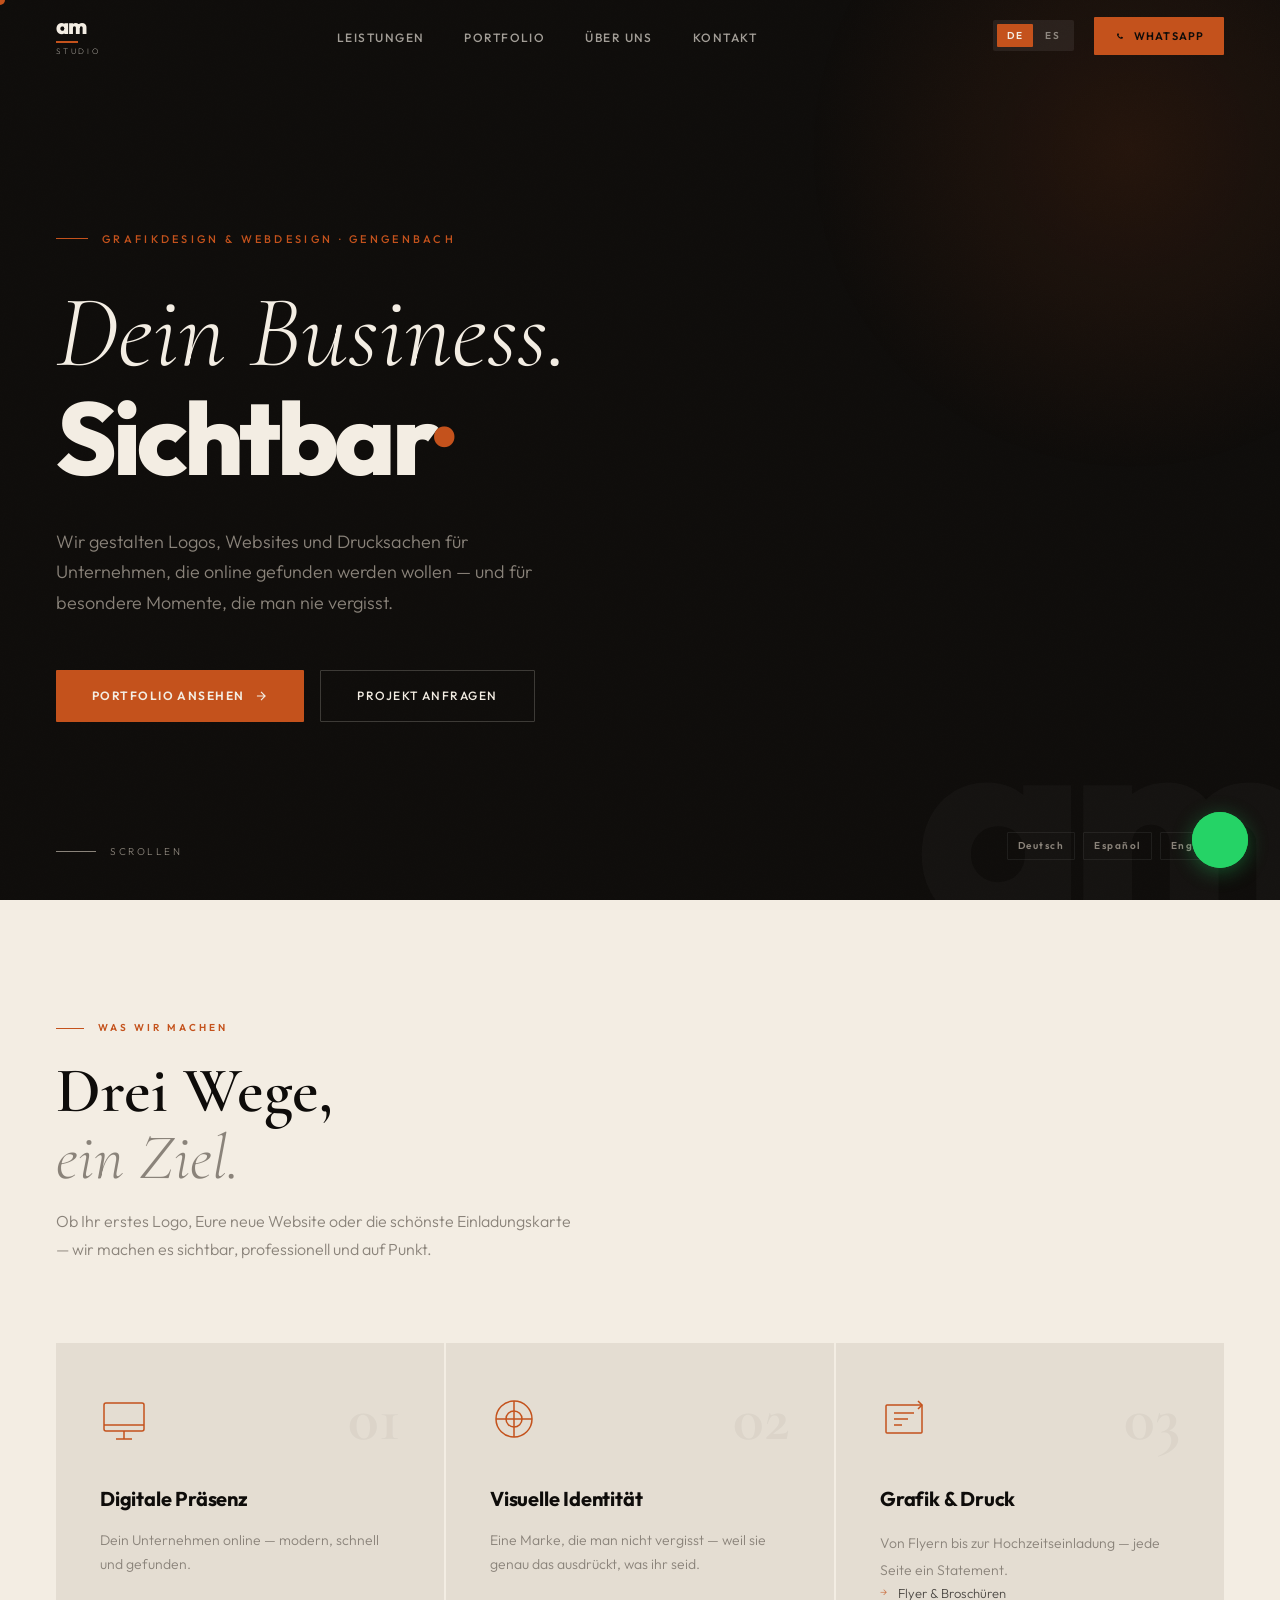
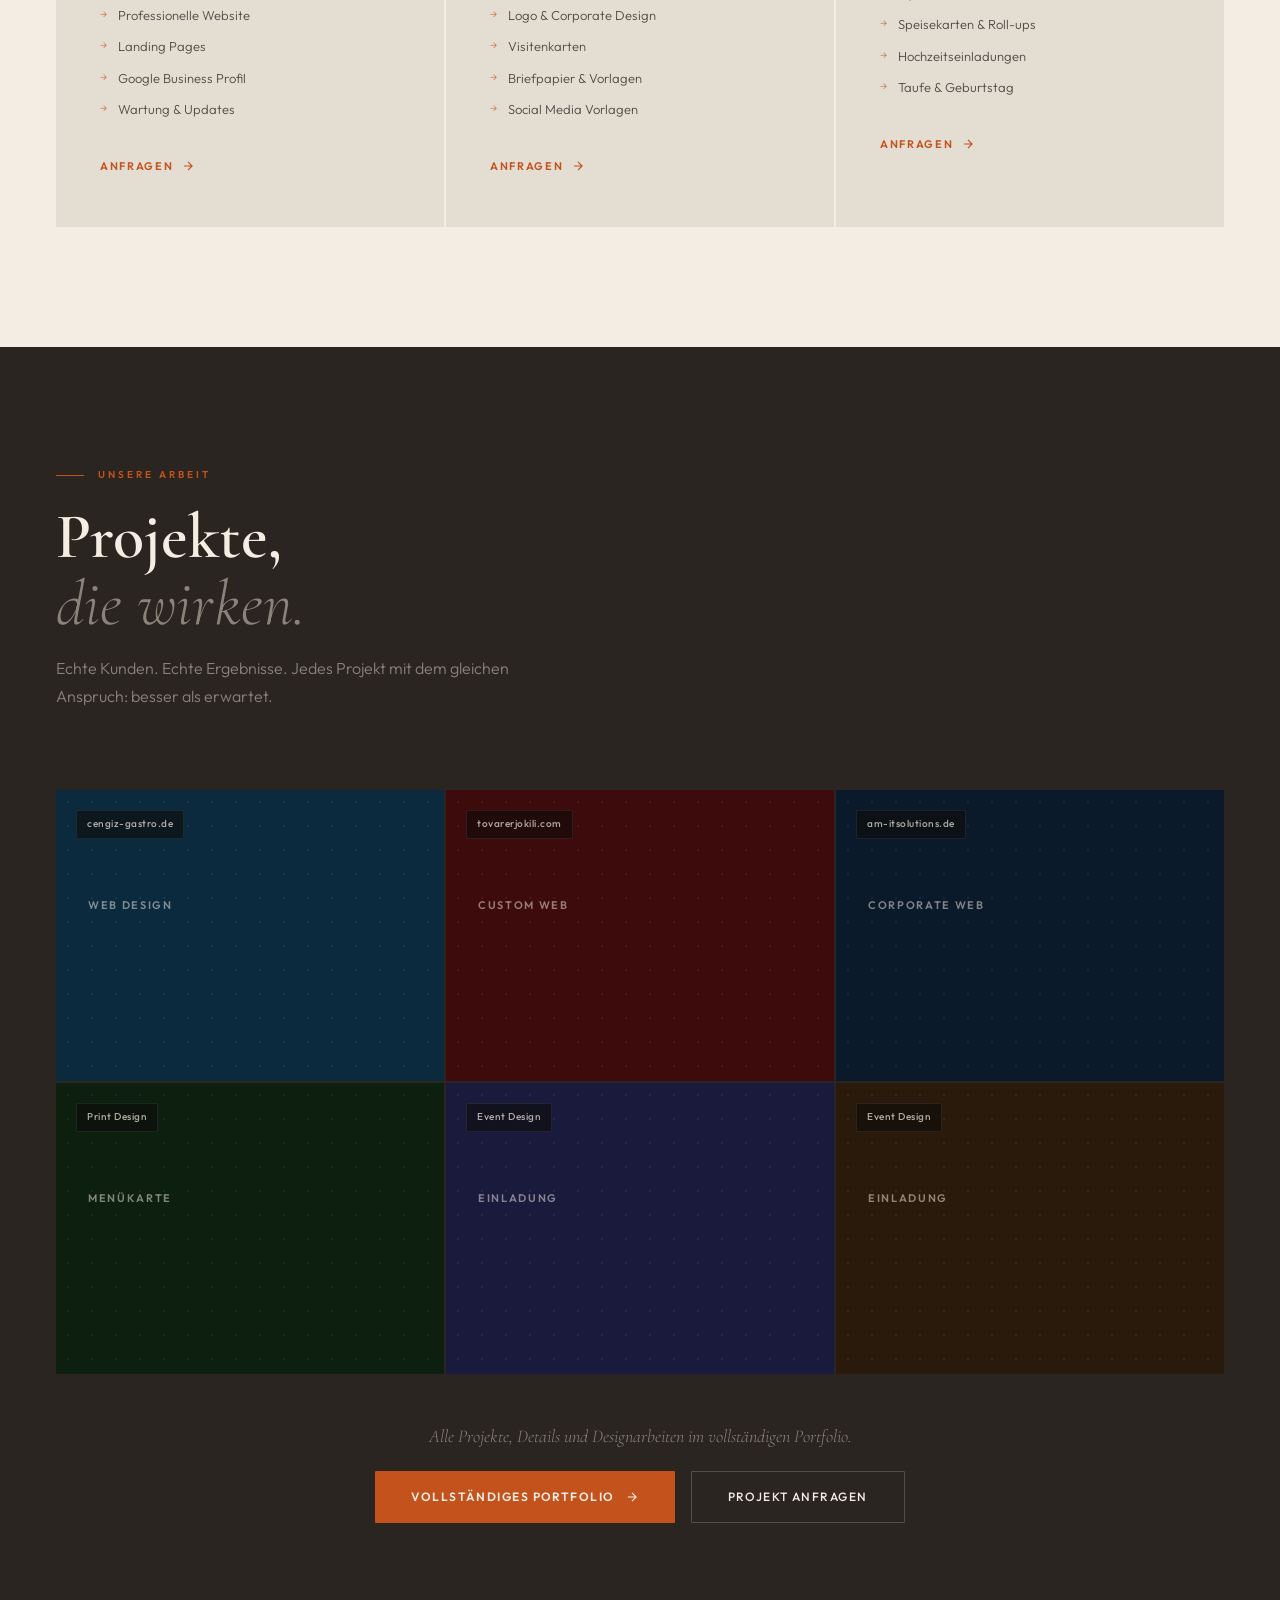
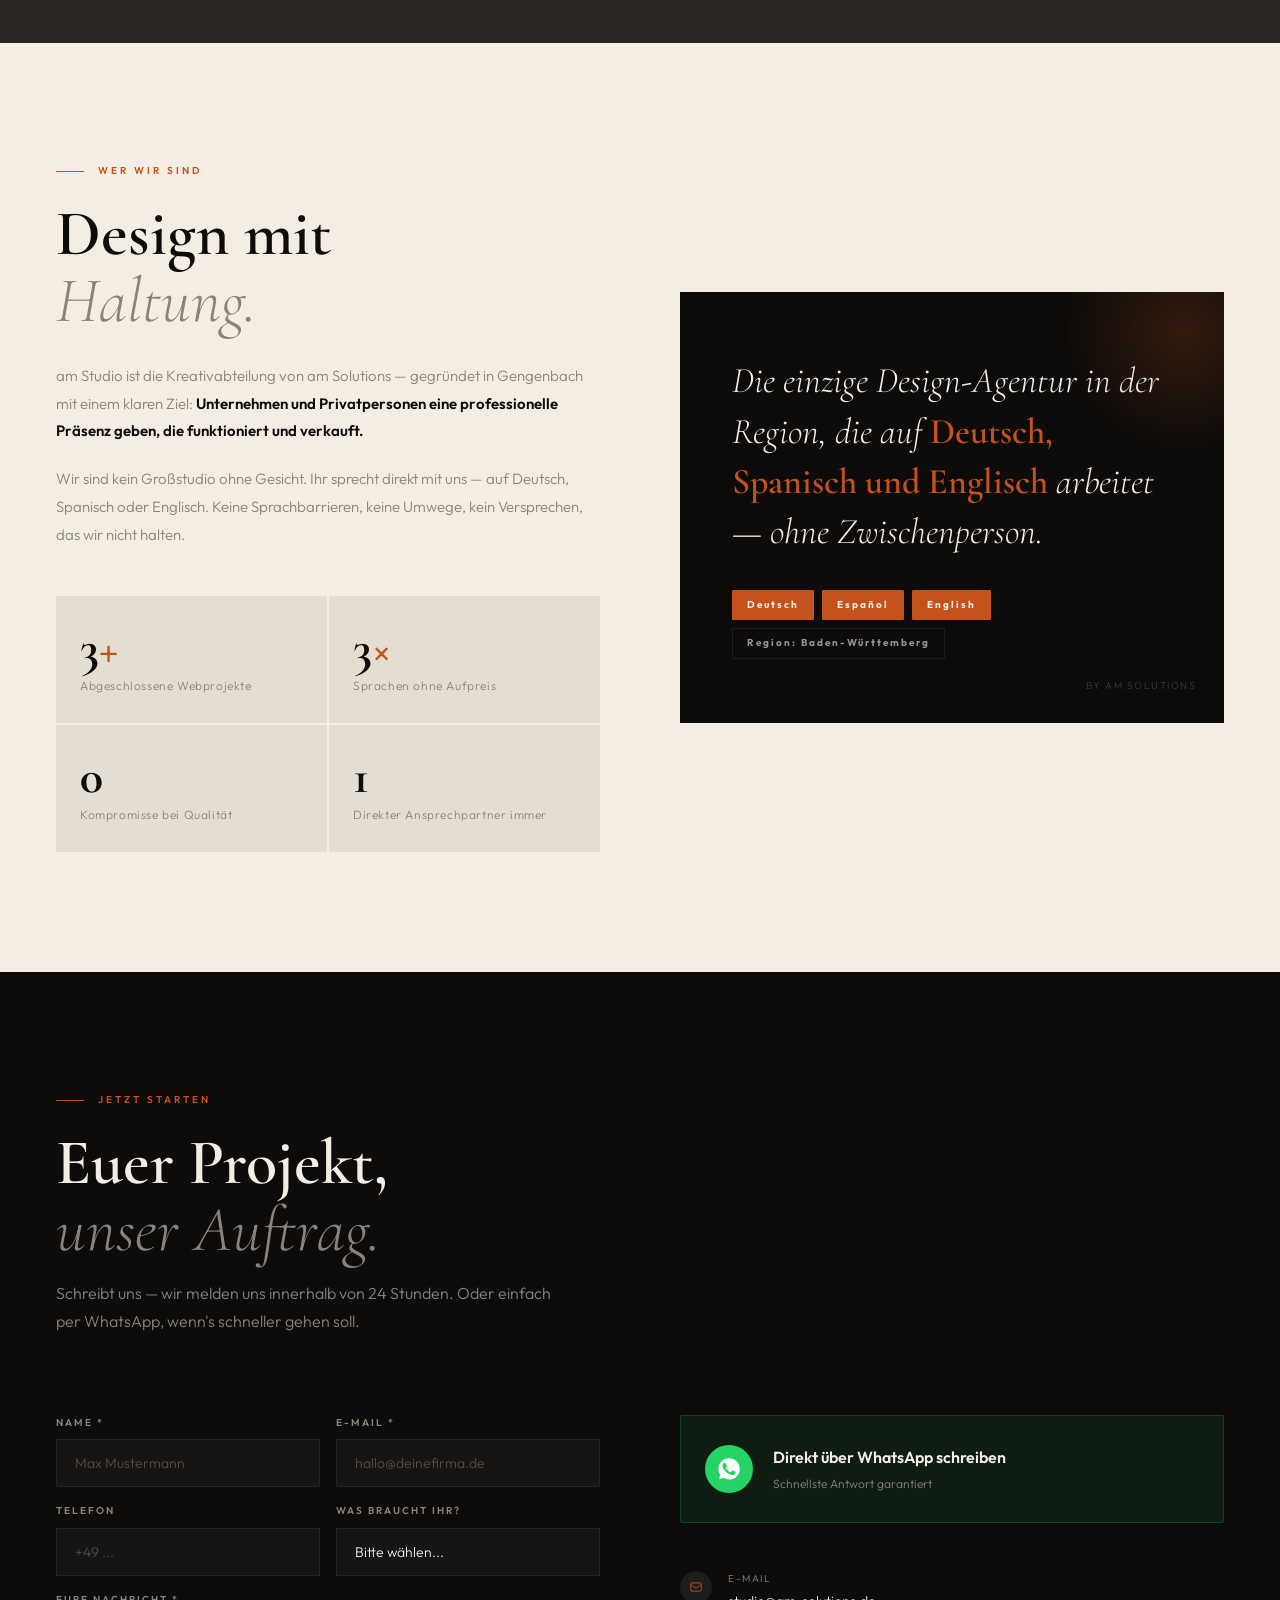
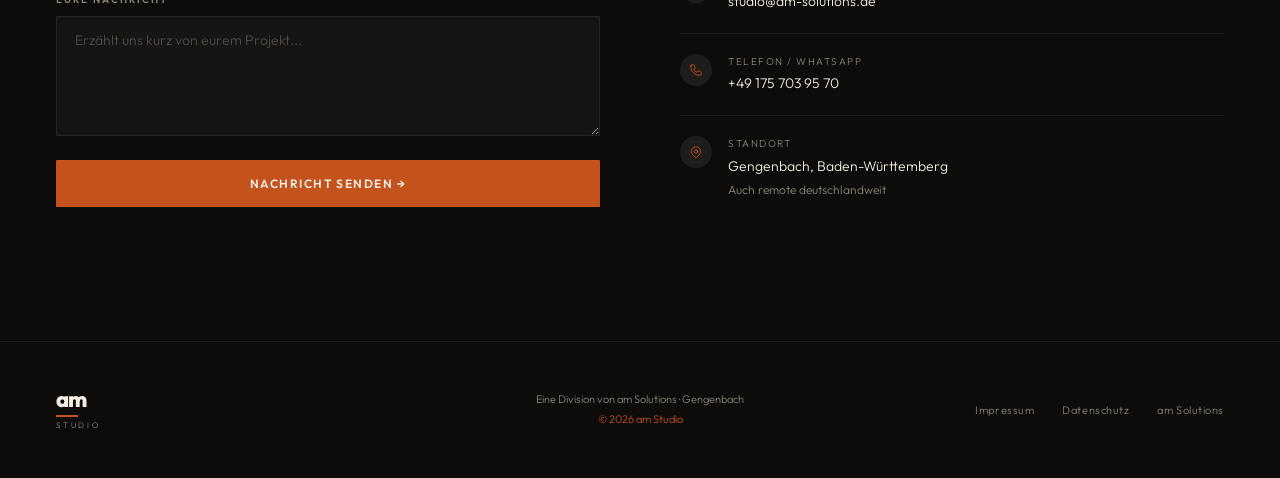
==== commit 6096f8d9: "update" ====
--- a/index.html
+++ b/index.html
@@ -1421,7 +1421,7 @@
   </p>
 
   <div class="hero-actions">
-    <a href="am-studio-portfolio.html" class="btn-primary">
+    <a href="portfolio.html" class="btn-primary">
       <span data-de="Portfolio ansehen" data-es="Ver Portfolio">Portfolio ansehen</span>
       <svg width="14" height="14" viewBox="0 0 24 24" fill="none" stroke="currentColor" stroke-width="2"><path d="M5 12h14M12 5l7 7-7 7"/></svg>
     </a>
@@ -1644,7 +1644,7 @@
   <div class="portfolio-cta reveal">
     <p data-de="Alle Projekte, Details und Designarbeiten im vollständigen Portfolio." data-es="Todos los proyectos, detalles y trabajos de diseño en el portfolio completo.">Alle Projekte, Details und Designarbeiten im vollständigen Portfolio.</p>
     <div style="display:flex;gap:16px;justify-content:center;flex-wrap:wrap;">
-      <a href="am-studio-portfolio.html" class="btn-primary">
+      <a href="portfolio.html" class="btn-primary">
         <span data-de="Vollständiges Portfolio" data-es="Portfolio Completo">Vollständiges Portfolio</span>
         <svg width="14" height="14" viewBox="0 0 24 24" fill="none" stroke="currentColor" stroke-width="2"><path d="M5 12h14M12 5l7 7-7 7"/></svg>
       </a>
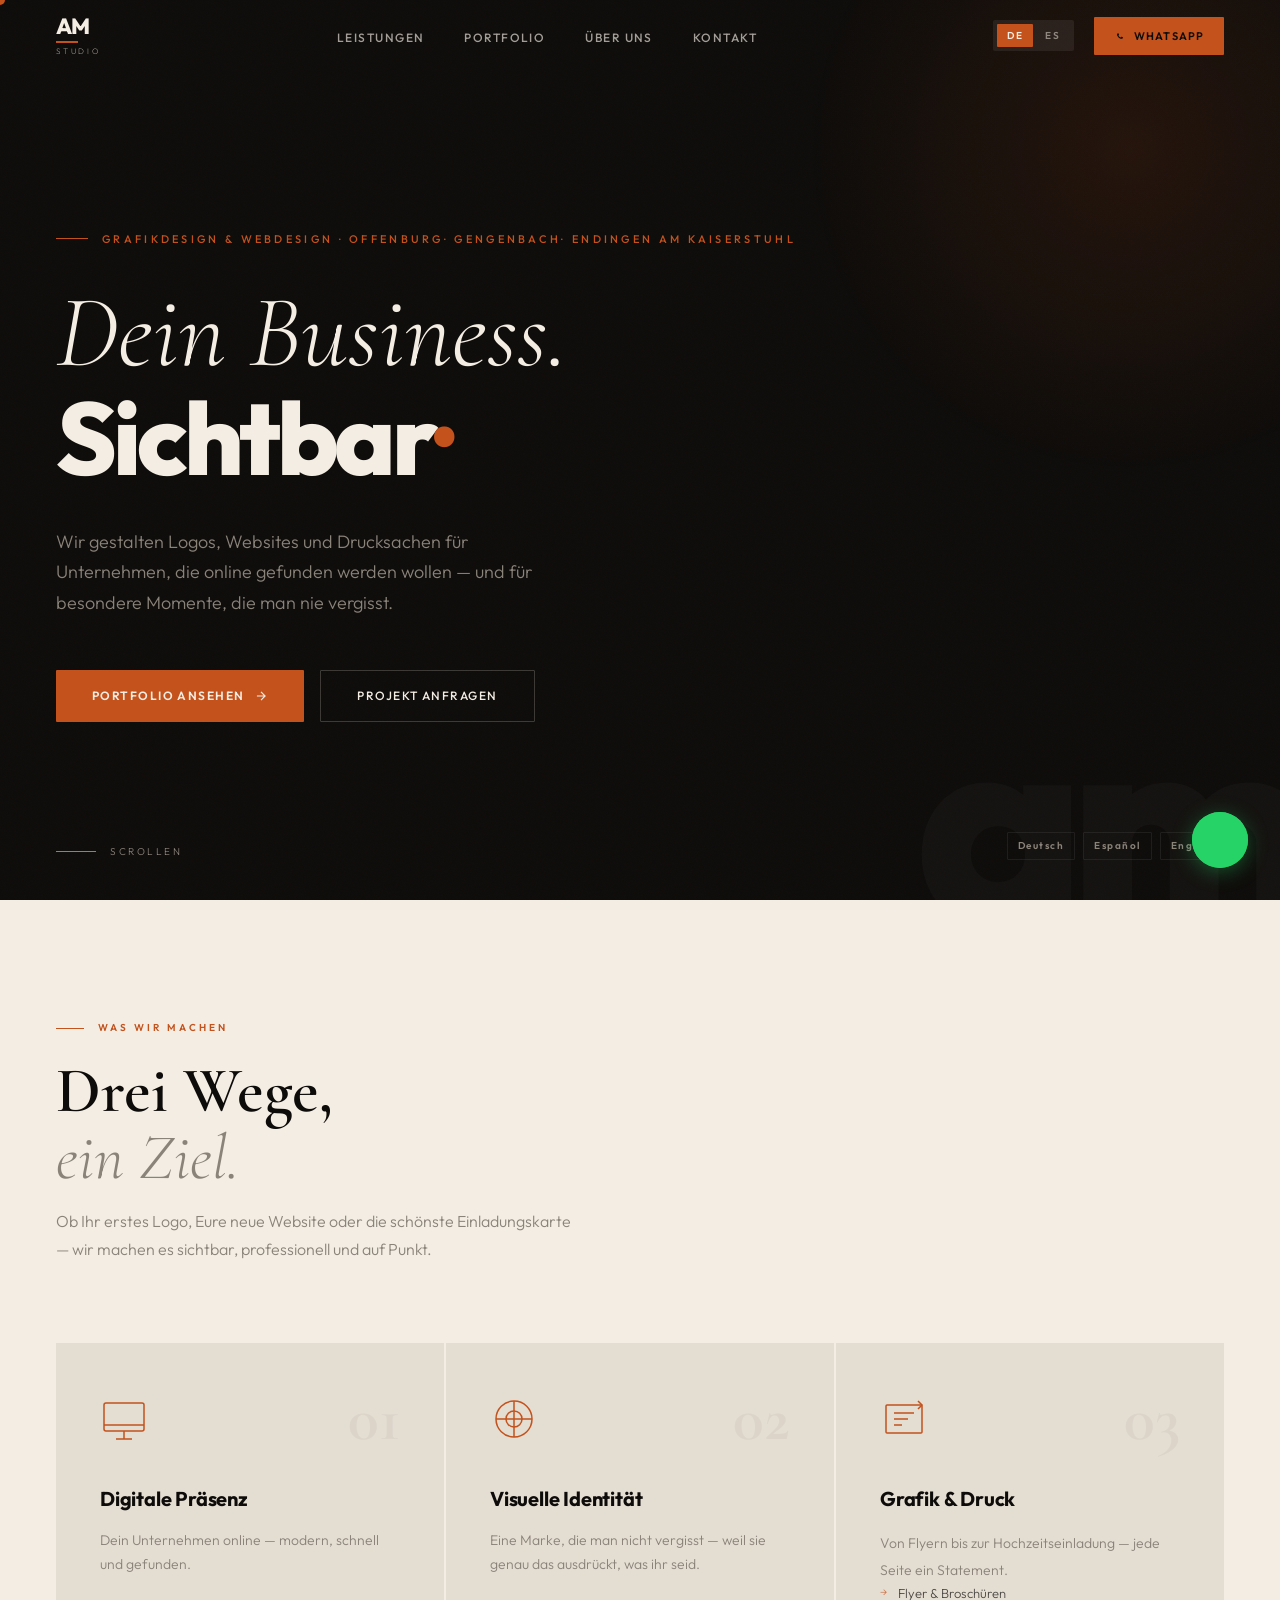
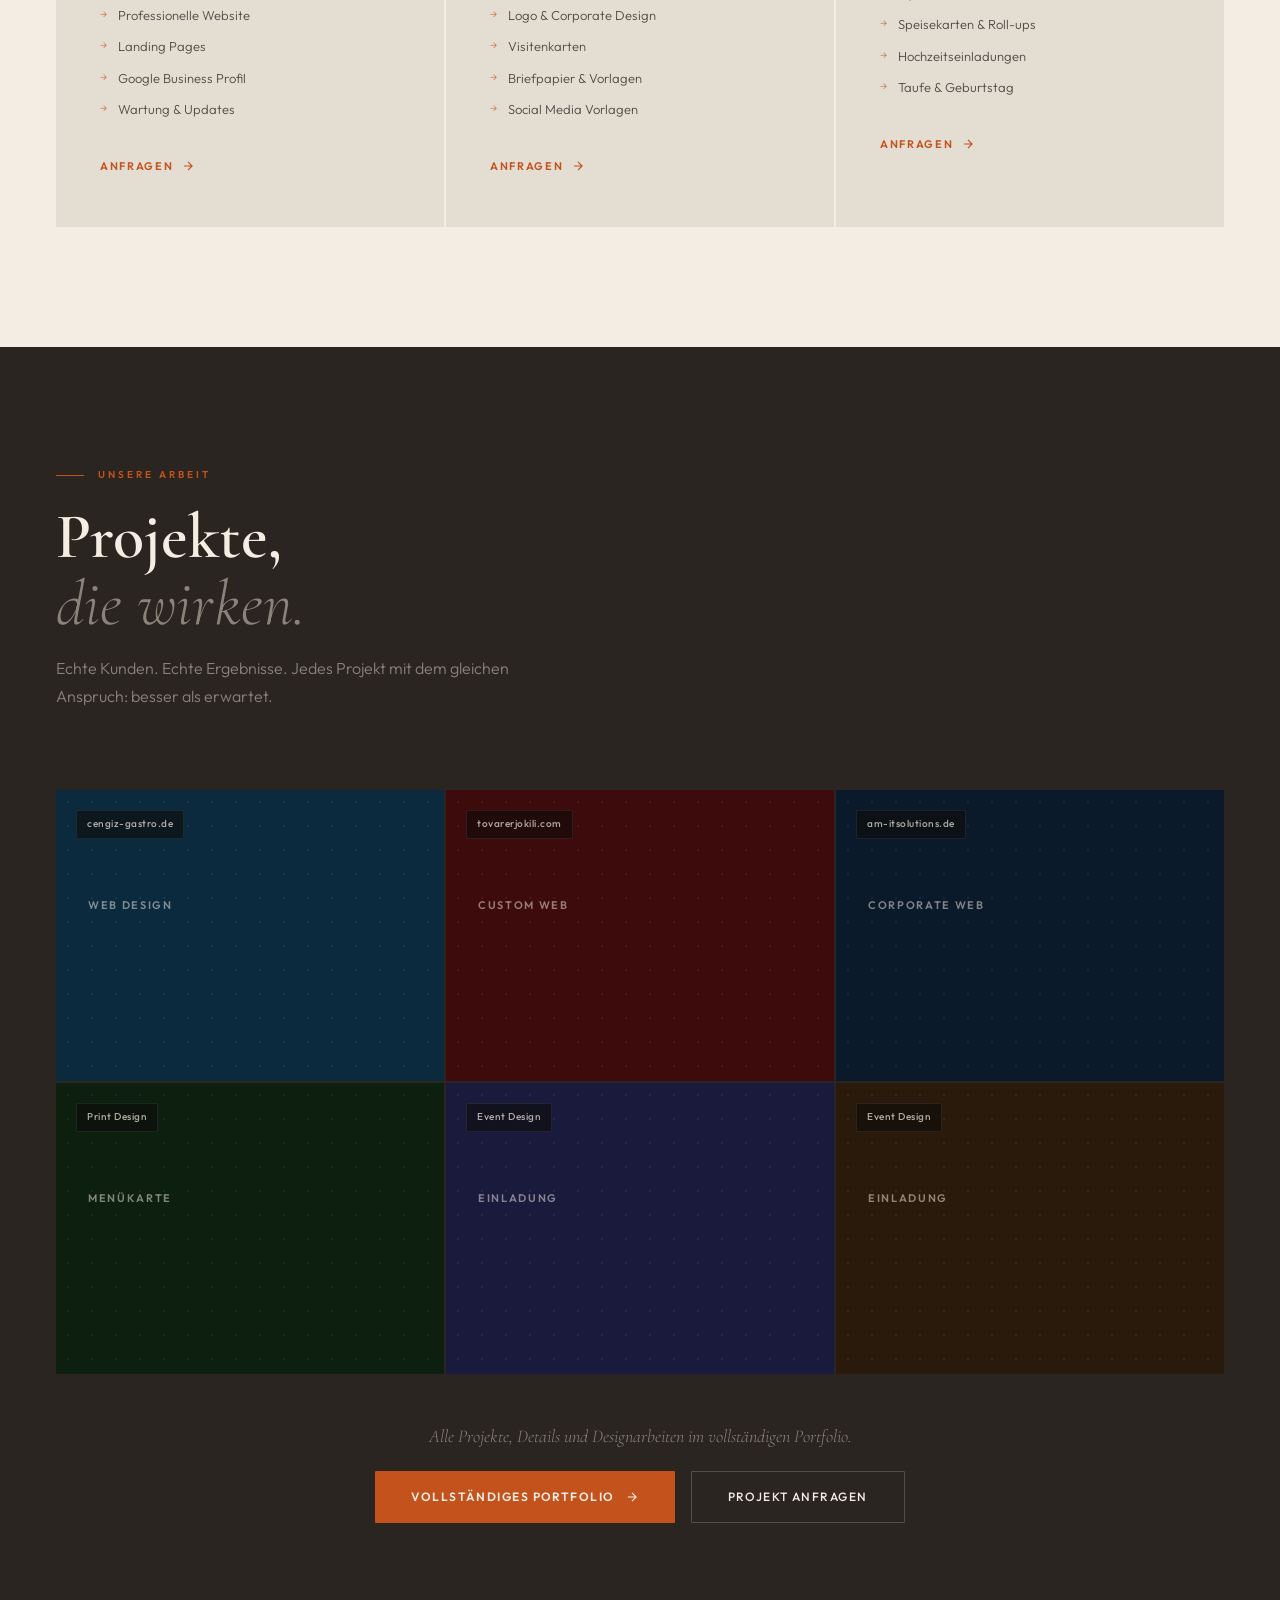
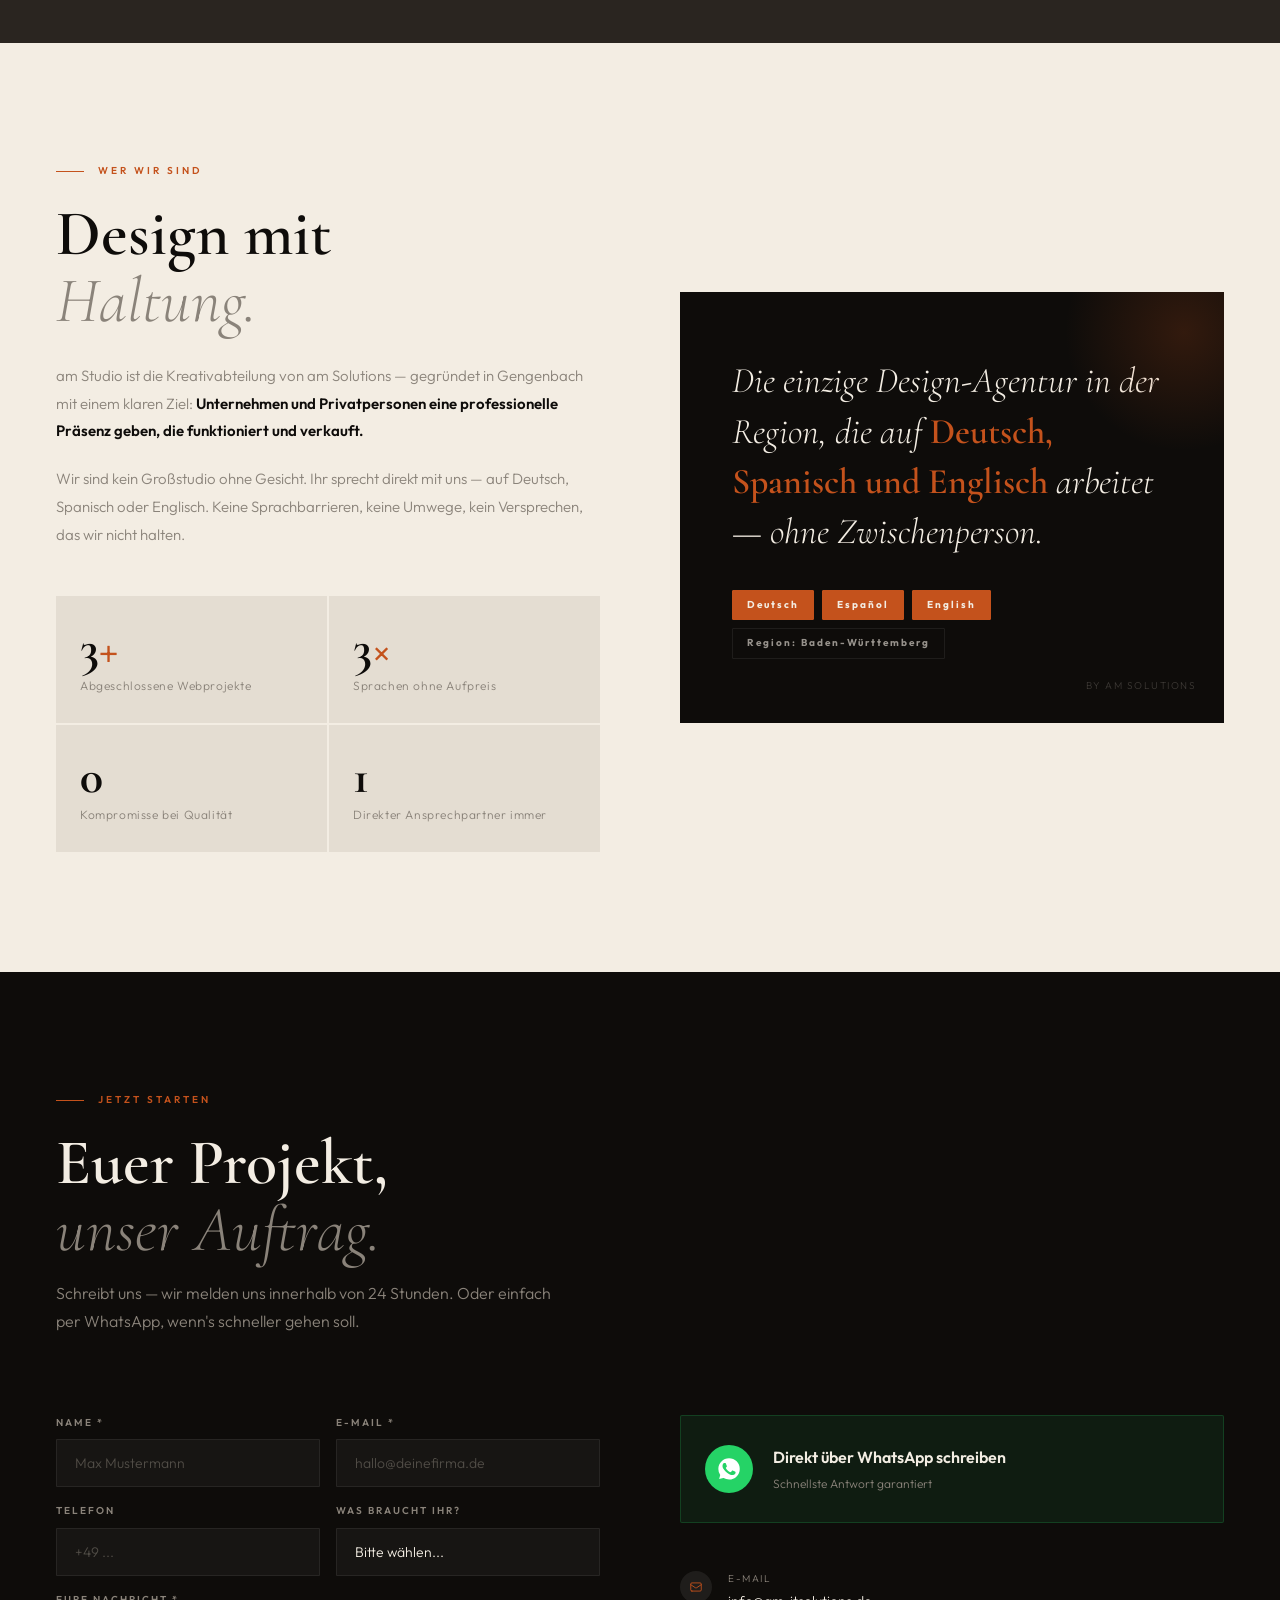
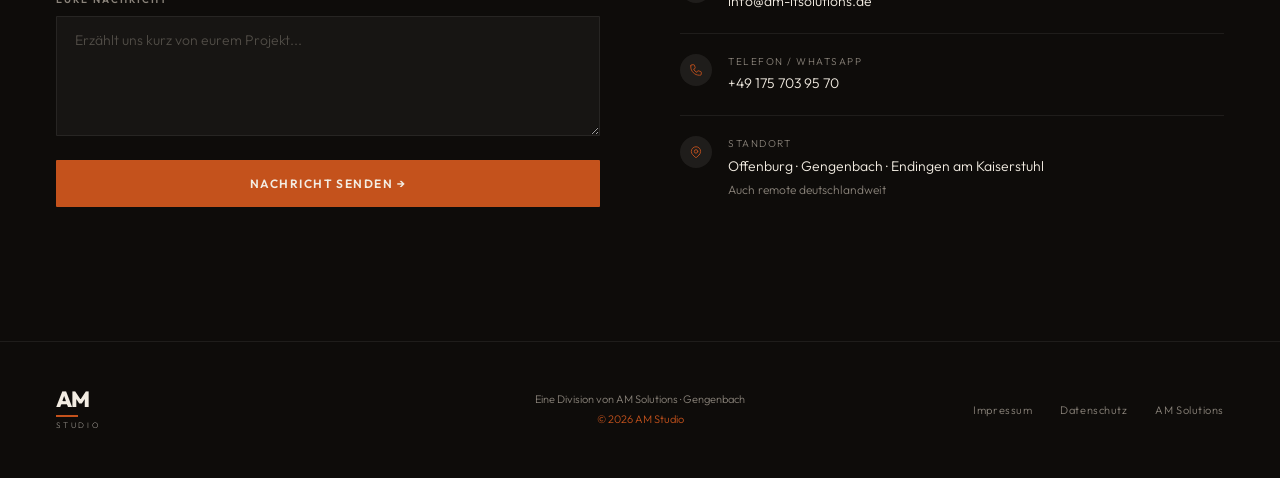
==== commit cbcf3244: "update" ====
--- a/index.html
+++ b/index.html
@@ -1365,7 +1365,7 @@
 <!-- ══ NAV ═══════════════════════════════════════ -->
 <nav id="navbar">
   <a href="#" class="nav-logo footer-logo">
-    <span class="nav-logo-am">am</span>
+    <span class="nav-logo-am">AM</span>
     <div class="nav-logo-rule"></div>
     <span class="nav-logo-studio">Studio</span>
   </a>
@@ -1410,7 +1410,7 @@
   <div class="hero-bg-text" aria-hidden="true">am</div>
 
   <p class="hero-label">
-    <span data-de="Grafikdesign &amp; Webdesign · Gengenbach" data-es="Diseño Gráfico &amp; Presencia Digital · Gengenbach">Grafikdesign &amp; Webdesign · Gengenbach</span>
+    <span data-de="Grafikdesign &amp; Webdesign · Gengenbach" data-es="Diseño Gráfico &amp; Presencia Digital · Gengenbach">Grafikdesign &amp; Webdesign · Offenburg· Gengenbach· Endingen am Kaiserstuhl</span>
   </p>
 
   <h1 class="hero-h1" data-de="Dein Business." data-es="Tu negocio.">Dein Business.</h1>
@@ -1788,7 +1788,7 @@
           </div>
           <div>
             <div class="contact-item-label">E-Mail</div>
-            <div class="contact-item-value"><a href="mailto:studio@am-solutions.de">studio@am-solutions.de</a></div>
+            <div class="contact-item-value"><a href="mailto:info@am-itsolutions.de">info@am-itsolutions.de</a></div>
           </div>
         </div>
         <div class="contact-item">
@@ -1806,7 +1806,7 @@
           </div>
           <div>
             <div class="contact-item-label" data-de="Standort" data-es="Ubicación">Standort</div>
-            <div class="contact-item-value">Gengenbach, Baden-Württemberg<br><span style="font-size:12px;color:var(--stone);" data-de="Auch remote deutschlandweit" data-es="También de forma remota en toda Alemania">Auch remote deutschlandweit</span></div>
+            <div class="contact-item-value">Offenburg · Gengenbach · Endingen am Kaiserstuhl<br><span style="font-size:12px;color:var(--stone);" data-de="Auch remote deutschlandweit" data-es="También de forma remota en toda Alemania">Auch remote deutschlandweit</span></div>
           </div>
         </div>
       </div>
@@ -1817,20 +1817,20 @@
 <!-- ══ FOOTER ════════════════════════════════════ -->
 <footer>
   <a href="#" class="nav-logo footer-logo">
-    <span class="nav-logo-am">am</span>
+    <span class="nav-logo-am">AM</span>
     <div class="nav-logo-rule"></div>
     <span class="nav-logo-studio">Studio</span>
   </a>
 
   <div class="footer-center">
-    <span data-de="Eine Division von" data-es="Una división de">Eine Division von</span> am Solutions · Gengenbach<br>
-    <span style="color:var(--terra);">© 2026 am Studio</span>
+    <span data-de="Eine Division von" data-es="Una división de">Eine Division von</span> AM Solutions · Gengenbach<br>
+    <span style="color:var(--terra);">© 2026 AM Studio</span>
   </div>
 
   <div class="footer-links">
     <a href="#" data-de="Impressum" data-es="Aviso Legal">Impressum</a>
     <a href="#" data-de="Datenschutz" data-es="Privacidad">Datenschutz</a>
-    <a href="https://am-itsolutions.de" target="_blank">am Solutions</a>
+    <a href="https://am-itsolutions.de" target="_blank">AM Solutions</a>
   </div>
 </footer>
 
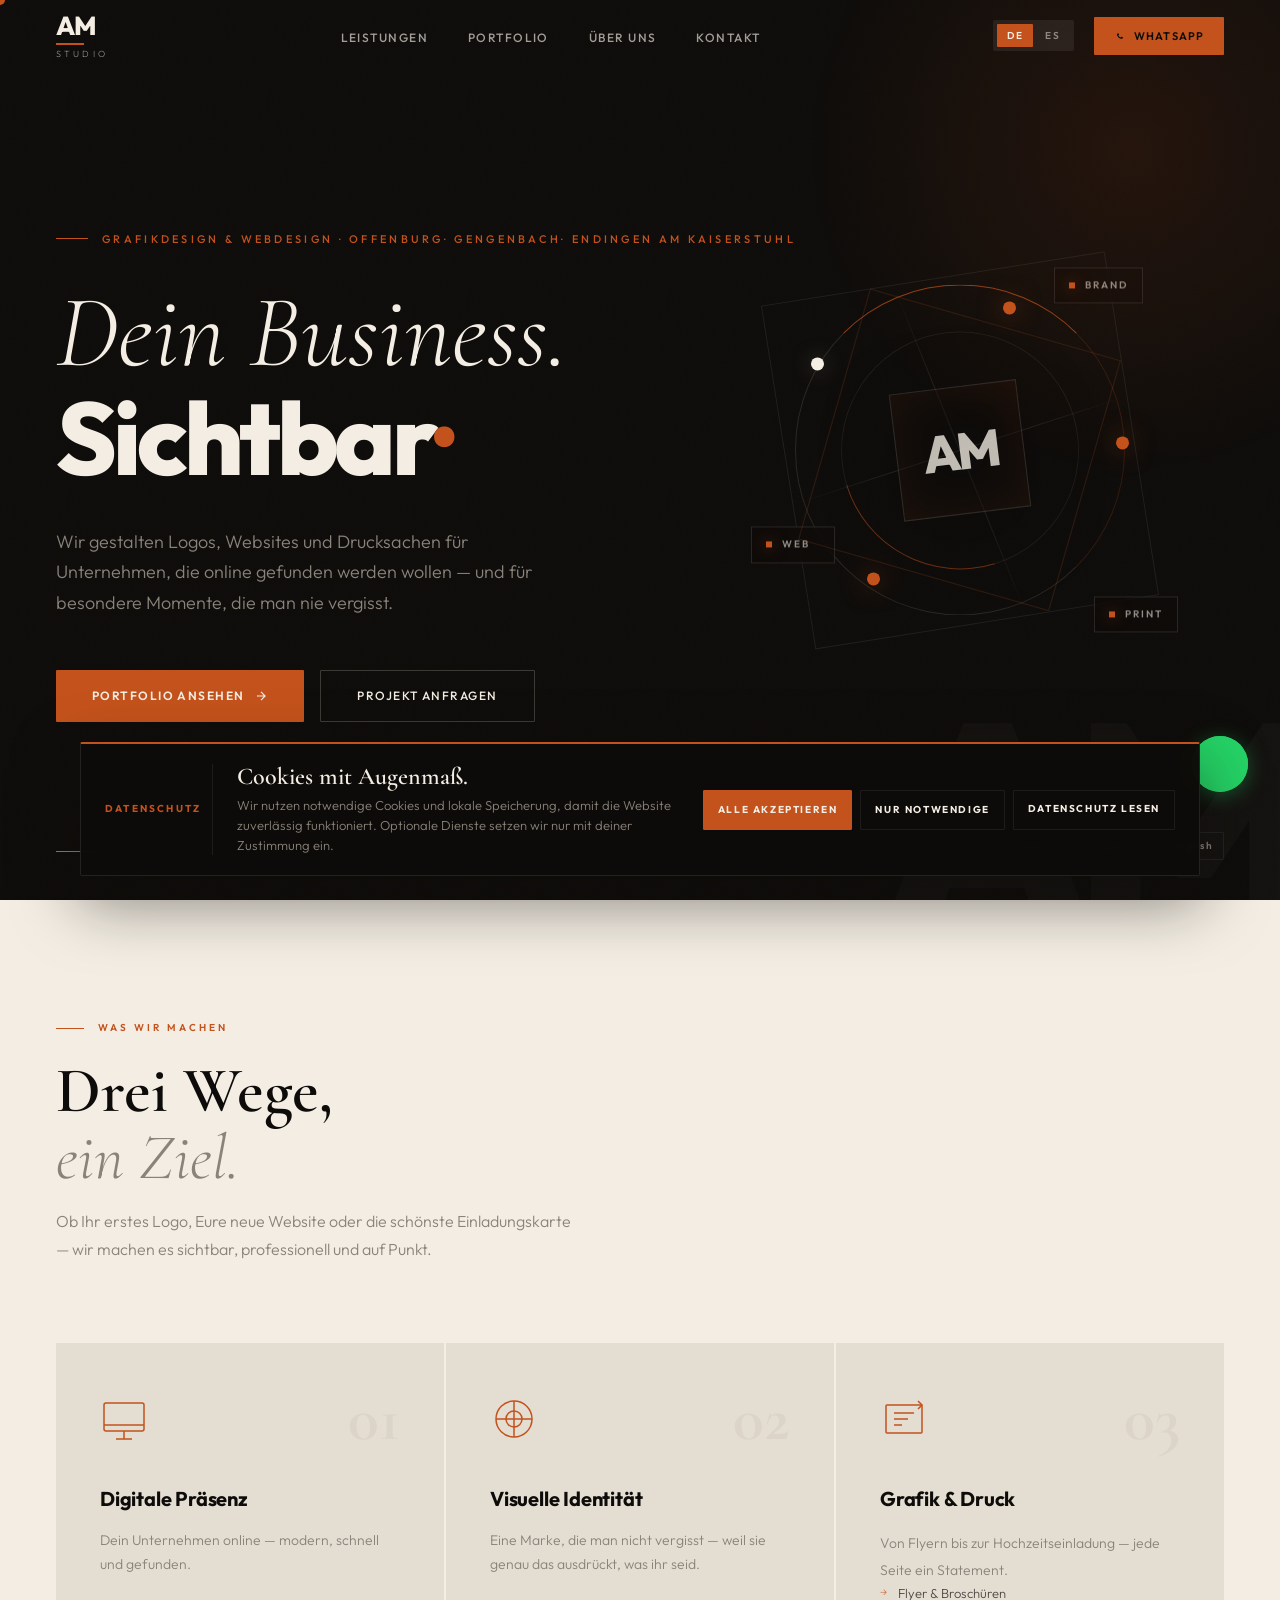
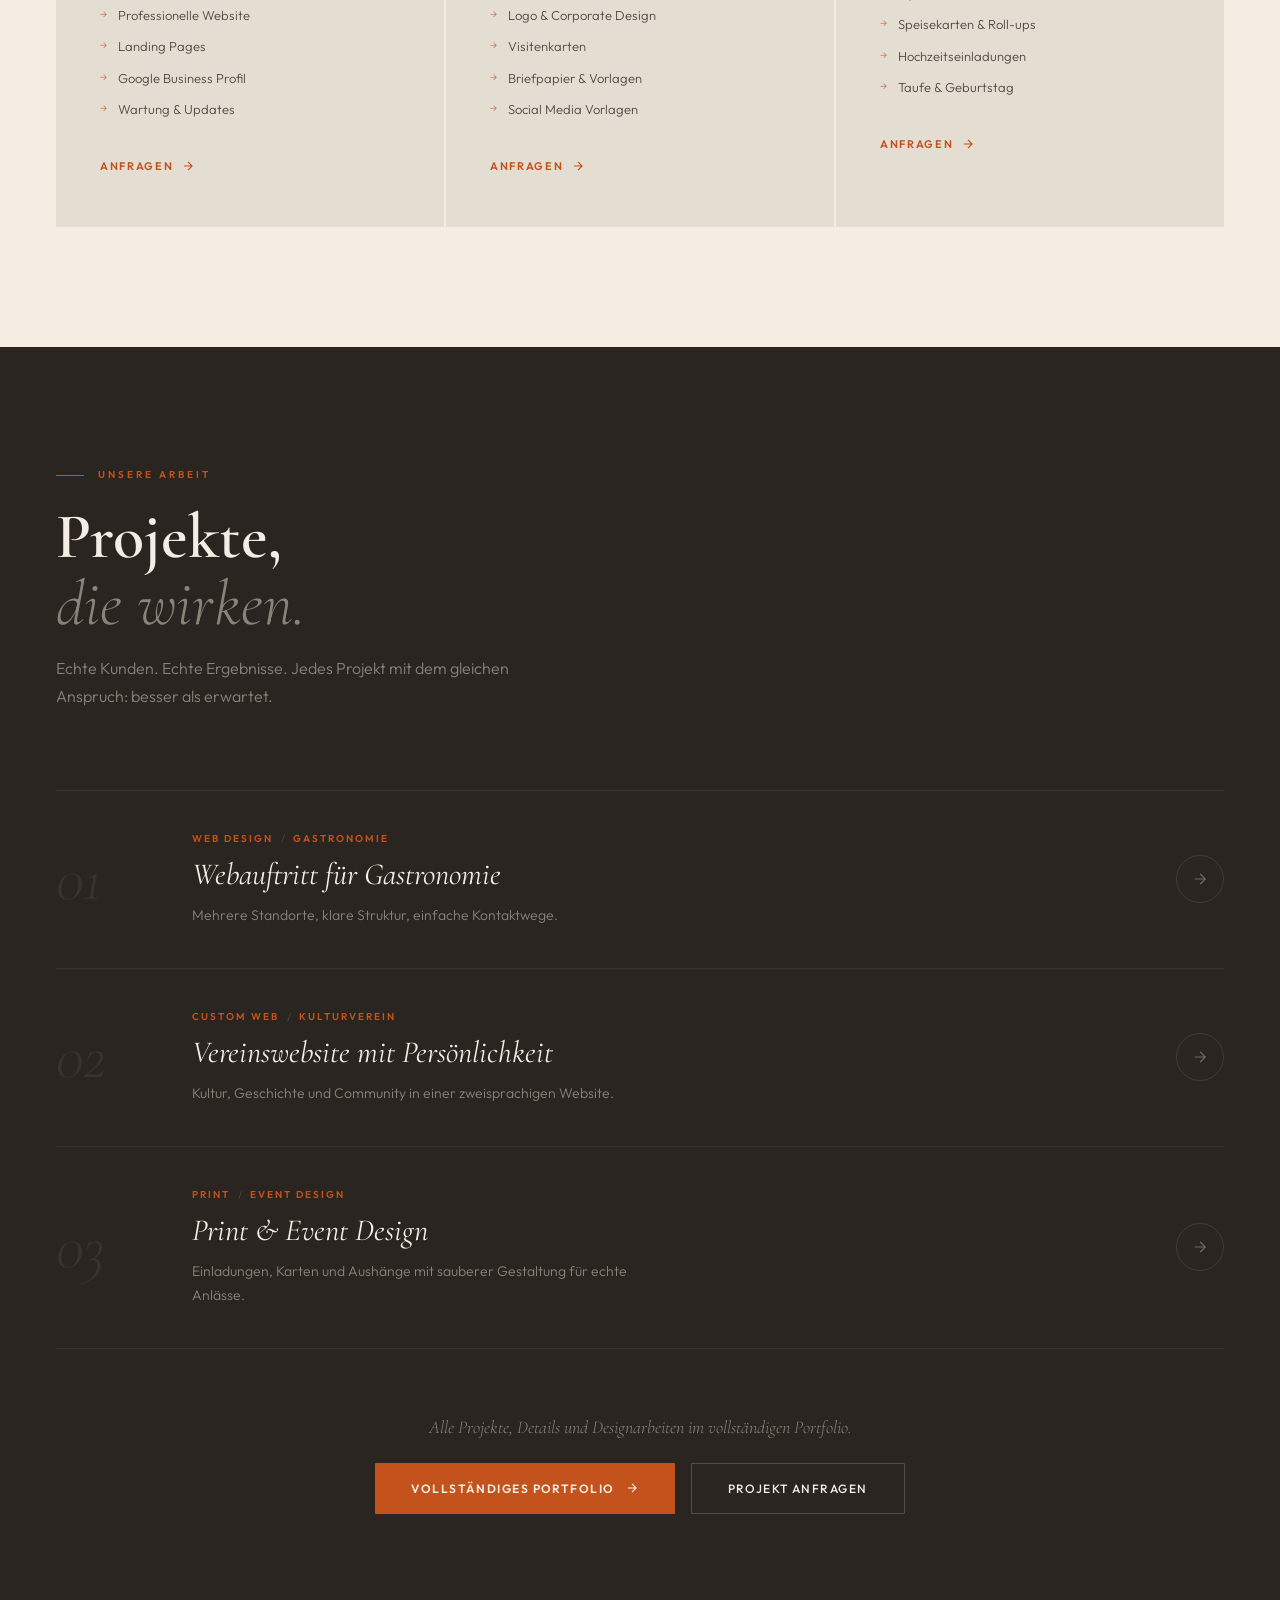
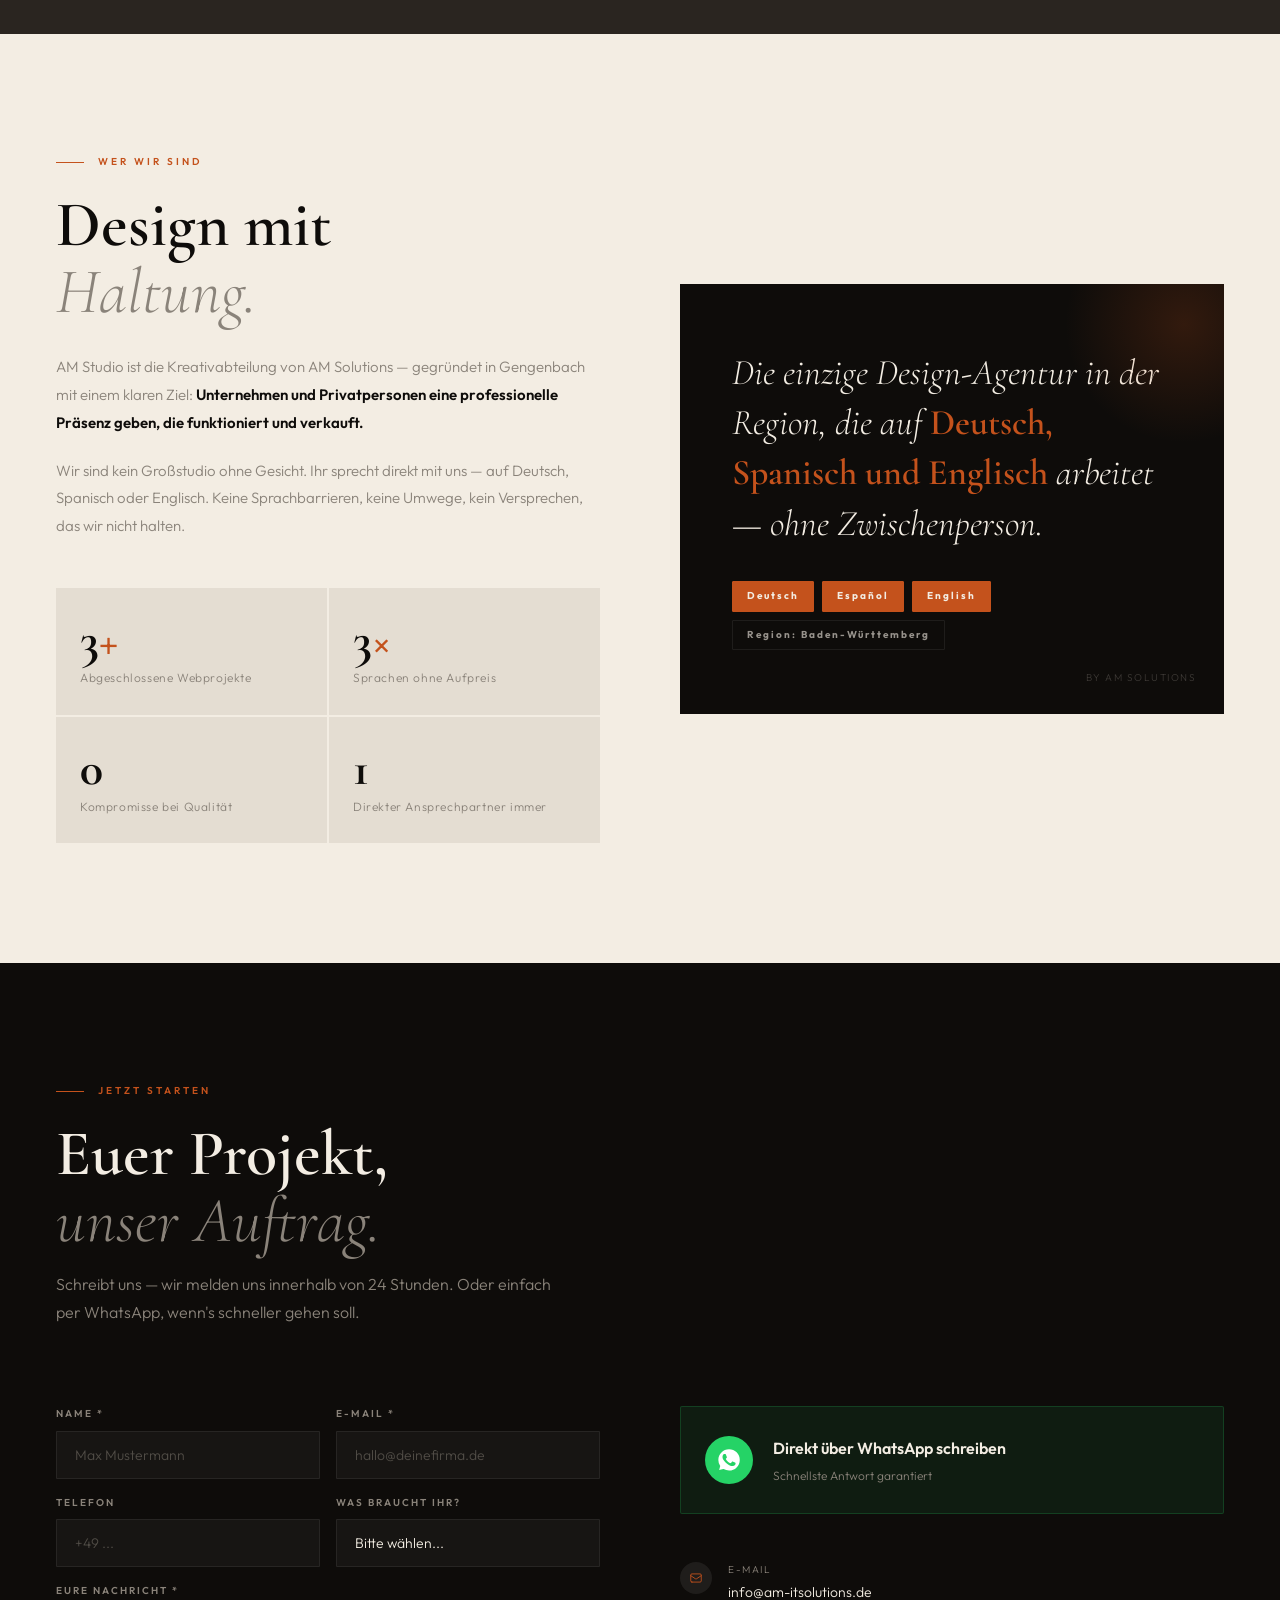
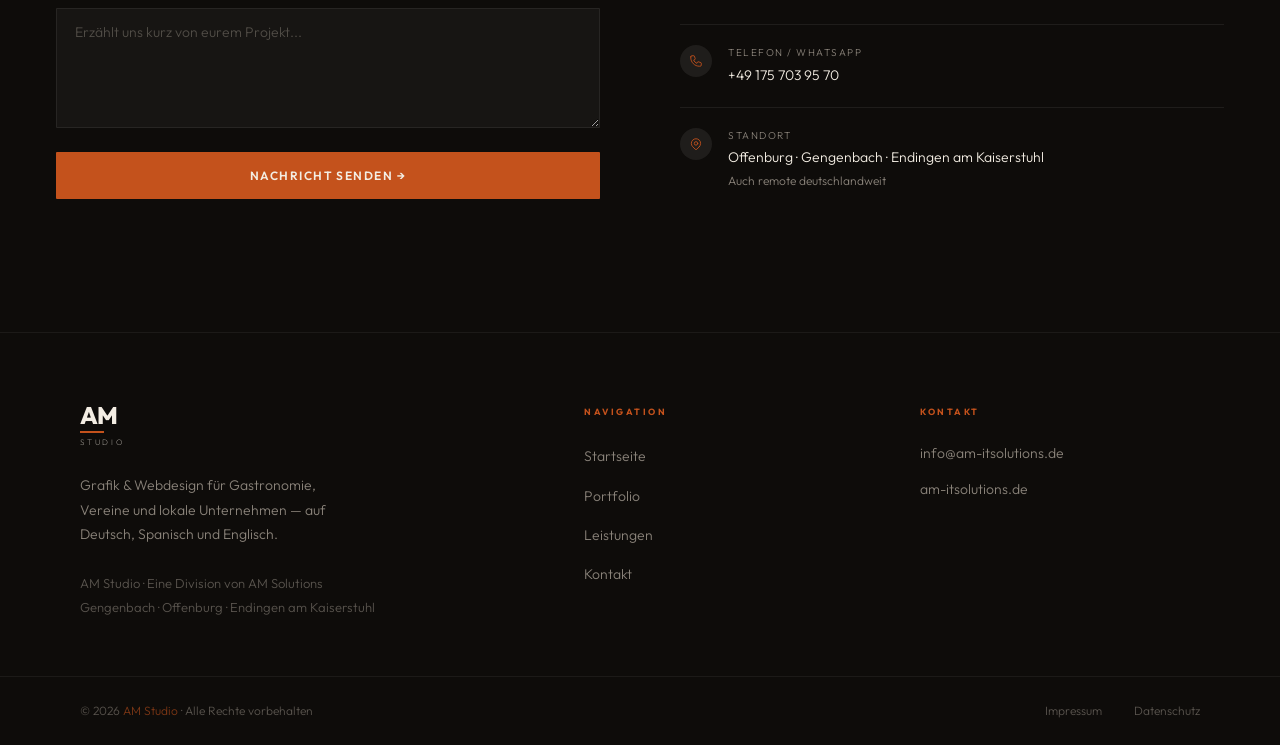
==== commit 52997080: "update" ====
--- a/index.html
+++ b/index.html
@@ -1,1360 +1,14 @@
-<!DOCTYPE html>
+﻿<!DOCTYPE html>
 <html lang="de">
 <head>
   <meta charset="UTF-8">
   <meta name="viewport" content="width=device-width, initial-scale=1.0">
-  <meta name="description" content="am Studio – Grafikdesign & digitale Präsenz in Gengenbach. Logos, Websites, Visitenkarten und mehr. Auf Deutsch, Spanisch und Englisch.">
-  <title>am Studio — Grafikdesign & Webdesign · Gengenbach</title>
+  <meta name="description" content="AM Studio – Grafikdesign & digitale Präsenz in Gengenbach. Logos, Websites, Visitenkarten und mehr. Auf Deutsch, Spanisch und Englisch.">
+  <title>AM Studio — Grafikdesign & Webdesign · Gengenbach</title>
   <link rel="preconnect" href="https://fonts.googleapis.com">
   <link href="https://fonts.googleapis.com/css2?family=Cormorant+Garamond:ital,wght@0,300;0,400;0,600;0,700;1,300;1,400;1,600&family=Outfit:wght@200;300;400;500;600;700;800&display=swap" rel="stylesheet">
 
-  <style>
-    /* ══════════════════════════════════════════
-       TOKENS
-    ══════════════════════════════════════════ */
-    :root {
-      --ink:       #0E0C0A;
-      --cream:     #F3EDE3;
-      --terra:     #C4521C;
-      --stone:     #8A837A;
-      --carbon:    #2A2520;
-      --edge:      #E4DDD2;
-      --edge-dark: rgba(255,255,255,0.07);
-      --nav-h:     72px;
-      --ff-d:      'Cormorant Garamond', Georgia, serif;
-      --ff-s:      'Outfit', sans-serif;
-      --ease:      cubic-bezier(0.25, 0.46, 0.45, 0.94);
-    }
-
-    *, *::before, *::after { box-sizing: border-box; margin: 0; padding: 0; }
-    html { scroll-behavior: smooth; font-size: 16px; }
-
-    body {
-      background: var(--cream);
-      color: var(--ink);
-      font-family: var(--ff-s);
-      font-weight: 300;
-      line-height: 1.65;
-      overflow-x: hidden;
-      cursor: none;
-    }
-
-    /* ── CUSTOM CURSOR ────────────────────────── */
-    .cursor {
-      width: 10px; height: 10px;
-      background: var(--terra);
-      border-radius: 50%;
-      position: fixed;
-      top: 0; left: 0;
-      pointer-events: none;
-      z-index: 9999;
-      transform: translate(-50%, -50%);
-      transition: transform 0.1s, width 0.3s var(--ease), height 0.3s var(--ease), background 0.3s;
-      mix-blend-mode: normal;
-    }
-    .cursor.grow {
-      width: 48px; height: 48px;
-      background: rgba(196, 82, 28, 0.15);
-      border: 1px solid var(--terra);
-    }
-    @media (hover: none) { .cursor { display: none; } body { cursor: auto; } }
-
-    /* ── SCROLL REVEAL ────────────────────────── */
-    .reveal {
-      opacity: 0;
-      transform: translateY(36px);
-      transition: opacity 0.8s var(--ease), transform 0.8s var(--ease);
-    }
-    .reveal.visible { opacity: 1; transform: translateY(0); }
-    .reveal-d1 { transition-delay: 0.1s; }
-    .reveal-d2 { transition-delay: 0.2s; }
-    .reveal-d3 { transition-delay: 0.3s; }
-    .reveal-d4 { transition-delay: 0.4s; }
-
-    /* ══════════════════════════════════════════
-       NAVIGATION
-    ══════════════════════════════════════════ */
-    nav {
-      position: fixed;
-      top: 0; left: 0; right: 0;
-      height: var(--nav-h);
-      z-index: 100;
-      display: flex;
-      align-items: center;
-      justify-content: space-between;
-      padding: 0 56px;
-      transition: background 0.4s var(--ease), box-shadow 0.4s;
-    }
-    nav.scrolled {
-      background: rgba(14, 12, 10, 0.96);
-      backdrop-filter: blur(12px);
-      box-shadow: 0 1px 0 var(--edge-dark);
-    }
-
-    .nav-logo {
-      display: flex;
-      flex-direction: column;
-      text-decoration: none;
-      line-height: 1;
-      flex-shrink: 0;
-    }
-    .nav-logo-am {
-      font-family: var(--ff-s);
-      font-weight: 800;
-      font-size: 26px;
-      color: var(--cream);
-      letter-spacing: -0.04em;
-      line-height: 0.9;
-    }
-    .nav-logo-rule {
-      width: 28px; height: 2px;
-      background: var(--terra);
-      margin: 5px 0 4px;
-    }
-    .nav-logo-studio {
-      font-family: var(--ff-s);
-      font-weight: 200;
-      font-size: 9px;
-      letter-spacing: 0.35em;
-      text-transform: uppercase;
-      color: var(--cream);
-      opacity: 0.75;
-    }
-
-    .nav-links {
-      display: flex;
-      align-items: center;
-      gap: 40px;
-      list-style: none;
-    }
-    .nav-links a {
-      font-size: 12px;
-      font-weight: 500;
-      letter-spacing: 0.12em;
-      text-transform: uppercase;
-      color: rgba(243,237,227,0.65);
-      text-decoration: none;
-      transition: color 0.25s;
-      position: relative;
-    }
-    .nav-links a::after {
-      content: '';
-      position: absolute;
-      bottom: -3px; left: 0; right: 0;
-      height: 1px;
-      background: var(--terra);
-      transform: scaleX(0);
-      transform-origin: left;
-      transition: transform 0.3s var(--ease);
-    }
-    .nav-links a:hover { color: var(--cream); }
-    .nav-links a:hover::after { transform: scaleX(1); }
-
-    .nav-right {
-      display: flex;
-      align-items: center;
-      gap: 20px;
-    }
-
-    .lang-toggle {
-      display: flex;
-      align-items: center;
-      gap: 2px;
-      background: var(--edge-dark);
-      border-radius: 2px;
-      padding: 4px;
-    }
-    .lang-btn {
-      font-family: var(--ff-s);
-      font-size: 10px;
-      font-weight: 600;
-      letter-spacing: 0.15em;
-      padding: 5px 10px;
-      border: none;
-      background: transparent;
-      color: rgba(243,237,227,0.5);
-      cursor: pointer;
-      border-radius: 1px;
-      transition: background 0.25s, color 0.25s;
-    }
-    .lang-btn.active {
-      background: var(--terra);
-      color: var(--cream);
-    }
-
-    .nav-cta {
-      font-family: var(--ff-s);
-      font-size: 11px;
-      font-weight: 600;
-      letter-spacing: 0.1em;
-      text-transform: uppercase;
-      color: var(--ink);
-      background: var(--terra);
-      padding: 10px 20px;
-      text-decoration: none;
-      border-radius: 1px;
-      transition: background 0.25s, transform 0.25s;
-      display: flex;
-      align-items: center;
-      gap: 8px;
-    }
-    .nav-cta:hover { background: #A8441A; transform: translateY(-1px); }
-    .nav-cta svg { width: 12px; height: 12px; }
-
-    /* Mobile hamburger */
-    .hamburger {
-      display: none;
-      flex-direction: column;
-      gap: 5px;
-      background: none;
-      border: none;
-      cursor: pointer;
-      padding: 4px;
-    }
-    .hamburger span {
-      display: block;
-      width: 24px; height: 1.5px;
-      background: var(--cream);
-      transition: transform 0.3s, opacity 0.3s;
-    }
-    .hamburger.open span:nth-child(1) { transform: translateY(6.5px) rotate(45deg); }
-    .hamburger.open span:nth-child(2) { opacity: 0; }
-    .hamburger.open span:nth-child(3) { transform: translateY(-6.5px) rotate(-45deg); }
-
-    .mobile-menu {
-      display: none;
-      position: fixed;
-      top: var(--nav-h); left: 0; right: 0; bottom: 0;
-      background: var(--ink);
-      z-index: 99;
-      flex-direction: column;
-      justify-content: center;
-      align-items: center;
-      gap: 40px;
-    }
-    .mobile-menu.open { display: flex; }
-    .mobile-menu a {
-      font-size: 32px;
-      font-family: var(--ff-d);
-      color: var(--cream);
-      text-decoration: none;
-      font-style: italic;
-      font-weight: 300;
-    }
-    .mobile-menu a:hover { color: var(--terra); }
-    .mobile-menu .lang-toggle { margin-top: 20px; }
-
-    /* ══════════════════════════════════════════
-       HERO
-    ══════════════════════════════════════════ */
-    #hero {
-      min-height: 100vh;
-      background: var(--ink);
-      display: flex;
-      flex-direction: column;
-      justify-content: center;
-      padding: calc(var(--nav-h) + 60px) 56px 80px;
-      position: relative;
-      overflow: hidden;
-    }
-
-    /* Grain texture */
-    #hero::before {
-      content: '';
-      position: absolute;
-      inset: 0;
-      background-image: url("data:image/svg+xml,%3Csvg viewBox='0 0 256 256' xmlns='http://www.w3.org/2000/svg'%3E%3Cfilter id='noise'%3E%3CfeTurbulence type='fractalNoise' baseFrequency='0.9' numOctaves='4' stitchTiles='stitch'/%3E%3C/filter%3E%3Crect width='100%25' height='100%25' filter='url(%23noise)' opacity='0.04'/%3E%3C/svg%3E");
-      background-size: 200px 200px;
-      opacity: 0.35;
-      pointer-events: none;
-    }
-
-    /* Warm radial glow */
-    #hero::after {
-      content: '';
-      position: absolute;
-      top: -200px; right: -200px;
-      width: 700px; height: 700px;
-      border-radius: 50%;
-      background: radial-gradient(circle, rgba(196,82,28,0.12) 0%, transparent 65%);
-      pointer-events: none;
-    }
-
-    .hero-bg-text {
-      position: absolute;
-      bottom: -60px; right: -20px;
-      font-family: var(--ff-s);
-      font-weight: 800;
-      font-size: clamp(180px, 22vw, 320px);
-      color: rgba(243,237,227,0.025);
-      letter-spacing: -0.06em;
-      line-height: 1;
-      pointer-events: none;
-      user-select: none;
-      white-space: nowrap;
-    }
-
-    .hero-label {
-      font-size: 11px;
-      font-weight: 500;
-      letter-spacing: 0.3em;
-      text-transform: uppercase;
-      color: var(--terra);
-      margin-bottom: 36px;
-      display: flex;
-      align-items: center;
-      gap: 14px;
-      animation: fadeUp 0.7s var(--ease) 0.2s both;
-    }
-    .hero-label::before {
-      content: '';
-      width: 32px; height: 1px;
-      background: var(--terra);
-      display: block;
-    }
-
-    .hero-h1 {
-      font-family: var(--ff-d);
-      font-style: italic;
-      font-weight: 300;
-      font-size: clamp(52px, 8vw, 110px);
-      line-height: 0.95;
-      color: var(--cream);
-      margin-bottom: 8px;
-      animation: fadeUp 0.8s var(--ease) 0.35s both;
-    }
-
-    .hero-h2 {
-      font-family: var(--ff-s);
-      font-weight: 800;
-      font-size: clamp(52px, 8vw, 110px);
-      line-height: 0.95;
-      color: var(--cream);
-      letter-spacing: -0.04em;
-      margin-bottom: 40px;
-      animation: fadeUp 0.8s var(--ease) 0.5s both;
-    }
-    .hero-h2 .accent { color: var(--terra); }
-
-    .hero-sub {
-      font-family: var(--ff-s);
-      font-weight: 300;
-      font-size: clamp(15px, 1.5vw, 18px);
-      color: var(--stone);
-      max-width: 520px;
-      line-height: 1.7;
-      margin-bottom: 52px;
-      animation: fadeUp 0.8s var(--ease) 0.65s both;
-    }
-
-    .hero-actions {
-      display: flex;
-      gap: 16px;
-      flex-wrap: wrap;
-      animation: fadeUp 0.8s var(--ease) 0.8s both;
-    }
-
-    .btn-primary {
-      font-family: var(--ff-s);
-      font-size: 12px;
-      font-weight: 600;
-      letter-spacing: 0.12em;
-      text-transform: uppercase;
-      padding: 16px 36px;
-      background: var(--terra);
-      color: var(--cream);
-      text-decoration: none;
-      border-radius: 1px;
-      transition: background 0.25s var(--ease), transform 0.25s;
-      display: inline-flex;
-      align-items: center;
-      gap: 10px;
-    }
-    .btn-primary:hover { background: #A8441A; transform: translateY(-2px); }
-
-    .btn-ghost {
-      font-family: var(--ff-s);
-      font-size: 12px;
-      font-weight: 500;
-      letter-spacing: 0.12em;
-      text-transform: uppercase;
-      padding: 15px 36px;
-      background: transparent;
-      color: var(--cream);
-      border: 1px solid rgba(243,237,227,0.2);
-      text-decoration: none;
-      border-radius: 1px;
-      transition: border-color 0.25s, color 0.25s, transform 0.25s;
-    }
-    .btn-ghost:hover {
-      border-color: var(--cream);
-      transform: translateY(-2px);
-    }
-
-    .hero-scroll {
-      position: absolute;
-      bottom: 40px; left: 56px;
-      display: flex;
-      align-items: center;
-      gap: 14px;
-      animation: fadeUp 0.8s var(--ease) 1s both;
-    }
-    .scroll-line {
-      width: 40px; height: 1px;
-      background: var(--stone);
-      position: relative;
-      overflow: hidden;
-    }
-    .scroll-line::after {
-      content: '';
-      position: absolute;
-      top: 0; left: -100%;
-      width: 100%; height: 100%;
-      background: var(--terra);
-      animation: scrollLine 2s ease-in-out 1.5s infinite;
-    }
-    @keyframes scrollLine {
-      0% { left: -100%; }
-      50% { left: 0%; }
-      100% { left: 100%; }
-    }
-    .scroll-text {
-      font-size: 10px;
-      letter-spacing: 0.25em;
-      text-transform: uppercase;
-      color: var(--stone);
-    }
-
-    .hero-badges {
-      position: absolute;
-      bottom: 40px; right: 56px;
-      display: flex;
-      gap: 8px;
-      animation: fadeUp 0.8s var(--ease) 1.1s both;
-    }
-    .badge {
-      font-size: 10px;
-      font-weight: 600;
-      letter-spacing: 0.15em;
-      padding: 5px 10px;
-      border: 1px solid var(--edge-dark);
-      color: var(--stone);
-      border-radius: 1px;
-    }
-
-    @keyframes fadeUp {
-      from { opacity: 0; transform: translateY(28px); }
-      to   { opacity: 1; transform: translateY(0); }
-    }
-
-    /* ══════════════════════════════════════════
-       SERVICES
-    ══════════════════════════════════════════ */
-    #leistungen {
-      background: var(--cream);
-      padding: 120px 56px;
-    }
-
-    .section-eyebrow {
-      font-size: 10px;
-      font-weight: 600;
-      letter-spacing: 0.3em;
-      text-transform: uppercase;
-      color: var(--terra);
-      margin-bottom: 20px;
-      display: flex;
-      align-items: center;
-      gap: 14px;
-    }
-    .section-eyebrow::before {
-      content: '';
-      width: 28px; height: 1px;
-      background: var(--terra);
-    }
-
-    .section-title {
-      font-family: var(--ff-d);
-      font-size: clamp(40px, 5vw, 68px);
-      font-weight: 600;
-      line-height: 1.05;
-      color: var(--ink);
-      margin-bottom: 16px;
-    }
-
-    .section-title em {
-      font-style: italic;
-      font-weight: 300;
-      color: var(--stone);
-    }
-
-    .section-intro {
-      font-size: 16px;
-      font-weight: 300;
-      color: var(--stone);
-      max-width: 520px;
-      line-height: 1.75;
-      margin-bottom: 80px;
-    }
-
-    .services-grid {
-      display: grid;
-      grid-template-columns: repeat(3, 1fr);
-      gap: 2px;
-    }
-
-    .service-card {
-      background: var(--edge);
-      padding: 52px 44px;
-      position: relative;
-      overflow: hidden;
-      transition: background 0.4s var(--ease);
-      cursor: none;
-    }
-    .service-card::before {
-      content: '';
-      position: absolute;
-      bottom: 0; left: 0; right: 0;
-      height: 3px;
-      background: var(--terra);
-      transform: scaleX(0);
-      transform-origin: left;
-      transition: transform 0.4s var(--ease);
-    }
-    .service-card:hover { background: #EAE2D6; }
-    .service-card:hover::before { transform: scaleX(1); }
-
-    .service-icon {
-      width: 48px; height: 48px;
-      margin-bottom: 32px;
-      color: var(--terra);
-    }
-
-    .service-num {
-      position: absolute;
-      top: 44px; right: 44px;
-      font-family: var(--ff-d);
-      font-size: 64px;
-      font-weight: 700;
-      color: rgba(14,12,10,0.04);
-      line-height: 1;
-      pointer-events: none;
-    }
-
-    .service-title {
-      font-family: var(--ff-s);
-      font-weight: 700;
-      font-size: 20px;
-      color: var(--ink);
-      margin-bottom: 14px;
-      letter-spacing: -0.01em;
-    }
-
-    .service-desc {
-      font-size: 14px;
-      color: var(--stone);
-      line-height: 1.7;
-      margin-bottom: 28px;
-    }
-
-    .service-list {
-      list-style: none;
-      display: flex;
-      flex-direction: column;
-      gap: 10px;
-      margin-bottom: 36px;
-    }
-    .service-list li {
-      font-size: 13px;
-      color: var(--ink);
-      opacity: 0.7;
-      padding-left: 18px;
-      position: relative;
-    }
-    .service-list li::before {
-      content: '→';
-      position: absolute;
-      left: 0;
-      color: var(--terra);
-      font-size: 11px;
-    }
-
-    .service-link {
-      font-size: 11px;
-      font-weight: 600;
-      letter-spacing: 0.15em;
-      text-transform: uppercase;
-      color: var(--terra);
-      text-decoration: none;
-      display: flex;
-      align-items: center;
-      gap: 8px;
-      transition: gap 0.25s;
-    }
-    .service-link:hover { gap: 14px; }
-
-    /* ══════════════════════════════════════════
-       PORTFOLIO
-    ══════════════════════════════════════════ */
-    #portfolio {
-      background: var(--carbon);
-      padding: 120px 56px;
-    }
-
-    #portfolio .section-title { color: var(--cream); }
-    #portfolio .section-intro { color: var(--stone); }
-    #portfolio .section-eyebrow { color: var(--terra); }
-    #portfolio .section-eyebrow::before { background: var(--terra); }
-
-    .portfolio-grid {
-      display: grid;
-      grid-template-columns: repeat(3, 1fr);
-      gap: 2px;
-      margin-bottom: 48px;
-    }
-
-    .portfolio-card {
-      position: relative;
-      overflow: hidden;
-      cursor: none;
-      transform: translateZ(0);
-    }
-
-    /* GPU-accelerated dim: opacity se compone en GPU, background-color no */
-    .portfolio-card::after {
-      content: '';
-      position: absolute;
-      inset: 0;
-      background: rgba(14,12,10,0.72);
-      opacity: 0;
-      transition: opacity 0.4s var(--ease);
-      pointer-events: none;
-      z-index: 1;
-    }
-    .portfolio-card:hover::after { opacity: 1; }
-
-    .portfolio-card-bg {
-      aspect-ratio: 4/3;
-      display: flex;
-      align-items: flex-end;
-      padding: 28px;
-      position: relative;
-      overflow: hidden;
-      transition: transform 0.5s var(--ease);
-      will-change: transform;
-    }
-    .portfolio-card:hover .portfolio-card-bg { transform: scale(1.02); }
-
-    /* Portfolio card backgrounds */
-    .p-gastro {
-      background-color: #0B2A3D;
-      background-image: url('portafolio/Cengiz%20Gastro%20Capture.png');
-      background-size: cover;
-      background-position: center top;
-    }
-    .p-jokili {
-      background-color: #3D0B0B;
-      background-image: url('portafolio/Tovarerjokili%20Capture.png');
-      background-size: cover;
-      background-position: center top;
-    }
-    .p-am {
-      background-color: #0B1A2A;
-      background-image: url('portafolio/AM%20Solutions%20Capture.png');
-      background-size: cover;
-      background-position: center top;
-    }
-    .p-loadedfries {
-      background-color: #0D2010;
-      background-image: url('portafolio/Loaded_Fries_G%26G%40300x.png');
-      background-size: cover;
-      background-position: center;
-    }
-    .p-kindergeburtstag {
-      background-color: #1A1A3D;
-      background-image: url('portafolio/Kindergeburstag_A3_QF_1.png');
-      background-size: cover;
-      background-position: center;
-    }
-    .p-grillabend {
-      background-color: #2A1A0B;
-      background-image: url('portafolio/Grill%20Abend%20korrektur_Mesa%20de%20trabajo%201.jpg');
-      background-size: cover;
-      background-position: center;
-    }
-
-    /* Decorative dot pattern */
-    .portfolio-card-bg::before {
-      content: '';
-      position: absolute;
-      inset: 0;
-      background-image: radial-gradient(circle, rgba(255,255,255,0.06) 1px, transparent 1px);
-      background-size: 24px 24px;
-      pointer-events: none;
-    }
-
-    .portfolio-card-overlay {
-      position: absolute;
-      inset: 0;
-      background: transparent;
-      display: flex;
-      flex-direction: column;
-      justify-content: flex-end;
-      padding: 32px;
-      z-index: 2;
-    }
-
-    .portfolio-card-info {
-      transform: translateY(12px);
-      opacity: 0;
-      transition: transform 0.4s var(--ease), opacity 0.4s;
-    }
-    .portfolio-card:hover .portfolio-card-info {
-      transform: translateY(0);
-      opacity: 1;
-    }
-
-    .portfolio-tag {
-      font-size: 10px;
-      font-weight: 600;
-      letter-spacing: 0.2em;
-      text-transform: uppercase;
-      color: var(--terra);
-      margin-bottom: 6px;
-    }
-
-    .portfolio-name {
-      font-family: var(--ff-d);
-      font-size: 22px;
-      font-weight: 600;
-      color: var(--cream);
-      margin-bottom: 12px;
-    }
-
-    .portfolio-visit {
-      font-size: 11px;
-      font-weight: 600;
-      letter-spacing: 0.12em;
-      text-transform: uppercase;
-      color: var(--cream);
-      text-decoration: none;
-      display: inline-flex;
-      align-items: center;
-      gap: 8px;
-      border-bottom: 1px solid var(--terra);
-      padding-bottom: 3px;
-      transition: gap 0.25s;
-    }
-    .portfolio-visit:hover { gap: 14px; }
-
-    /* Project label always visible */
-    .portfolio-label {
-      font-size: 11px;
-      font-weight: 600;
-      letter-spacing: 0.15em;
-      text-transform: uppercase;
-      color: rgba(243,237,227,0.5);
-    }
-
-    /* Domain badge */
-    .portfolio-domain {
-      position: absolute;
-      top: 20px; left: 20px;
-      background: rgba(14,12,10,0.6);
-      backdrop-filter: blur(8px);
-      border: 1px solid rgba(255,255,255,0.08);
-      font-size: 10px;
-      font-weight: 500;
-      color: rgba(243,237,227,0.7);
-      padding: 5px 10px;
-      border-radius: 1px;
-      letter-spacing: 0.05em;
-    }
-
-    .portfolio-cta {
-      text-align: center;
-    }
-    .portfolio-cta p {
-      font-family: var(--ff-d);
-      font-style: italic;
-      font-size: 18px;
-      color: var(--stone);
-      margin-bottom: 20px;
-    }
-
-    /* ══════════════════════════════════════════
-       ABOUT
-    ══════════════════════════════════════════ */
-    #sobre-nosotros {
-      background: var(--cream);
-      padding: 120px 56px;
-    }
-
-    .about-grid {
-      display: grid;
-      grid-template-columns: 1fr 1fr;
-      gap: 80px;
-      align-items: center;
-    }
-
-    .about-content .section-title { margin-bottom: 28px; }
-
-    .about-text {
-      font-size: 15px;
-      font-weight: 300;
-      color: var(--stone);
-      line-height: 1.85;
-      margin-bottom: 20px;
-    }
-
-    .about-text strong { color: var(--ink); font-weight: 600; }
-
-    .about-stats {
-      display: grid;
-      grid-template-columns: 1fr 1fr;
-      gap: 2px;
-      margin-top: 48px;
-    }
-
-    .stat-cell {
-      background: var(--edge);
-      padding: 28px 24px;
-    }
-
-    .stat-num {
-      font-family: var(--ff-d);
-      font-size: 48px;
-      font-weight: 700;
-      color: var(--ink);
-      line-height: 1;
-      margin-bottom: 6px;
-    }
-    .stat-num span { color: var(--terra); }
-
-    .stat-label {
-      font-size: 12px;
-      color: var(--stone);
-      letter-spacing: 0.05em;
-      line-height: 1.4;
-    }
-
-    .about-visual {
-      position: relative;
-    }
-
-    .about-card {
-      background: var(--ink);
-      padding: 64px 52px;
-      position: relative;
-      overflow: hidden;
-    }
-
-    .about-card::before {
-      content: '';
-      position: absolute;
-      top: -80px; right: -80px;
-      width: 240px; height: 240px;
-      border-radius: 50%;
-      background: radial-gradient(circle, rgba(196,82,28,0.2), transparent 70%);
-    }
-
-    .about-card-quote {
-      font-family: var(--ff-d);
-      font-size: clamp(24px, 3vw, 36px);
-      font-style: italic;
-      font-weight: 300;
-      color: var(--cream);
-      line-height: 1.4;
-      margin-bottom: 32px;
-    }
-    .about-card-quote strong {
-      font-weight: 600;
-      font-style: normal;
-      color: var(--terra);
-    }
-
-    .about-langs {
-      display: flex;
-      gap: 8px;
-      flex-wrap: wrap;
-    }
-    .lang-chip {
-      font-size: 10px;
-      font-weight: 700;
-      letter-spacing: 0.2em;
-      padding: 6px 14px;
-      border: 1px solid var(--edge-dark);
-      color: rgba(243,237,227,0.6);
-      border-radius: 1px;
-    }
-    .lang-chip.active-chip {
-      background: var(--terra);
-      border-color: var(--terra);
-      color: var(--cream);
-    }
-
-    .about-byline {
-      position: absolute;
-      bottom: 28px; right: 28px;
-      font-size: 10px;
-      letter-spacing: 0.15em;
-      color: rgba(243,237,227,0.2);
-      text-transform: uppercase;
-    }
-
-    /* ══════════════════════════════════════════
-       CONTACT
-    ══════════════════════════════════════════ */
-    #kontakt {
-      background: var(--ink);
-      padding: 120px 56px;
-    }
-
-    #kontakt .section-title { color: var(--cream); }
-    #kontakt .section-intro { color: var(--stone); }
-
-    .contact-grid {
-      display: grid;
-      grid-template-columns: 1fr 1fr;
-      gap: 80px;
-      align-items: start;
-    }
-
-    .form-row {
-      display: grid;
-      grid-template-columns: 1fr 1fr;
-      gap: 16px;
-    }
-
-    .form-group {
-      display: flex;
-      flex-direction: column;
-      gap: 8px;
-      margin-bottom: 16px;
-    }
-    .form-group.full { grid-column: 1 / -1; }
-
-    .form-label {
-      font-size: 10px;
-      font-weight: 600;
-      letter-spacing: 0.2em;
-      text-transform: uppercase;
-      color: var(--stone);
-    }
-
-    .form-input, .form-select, .form-textarea {
-      font-family: var(--ff-s);
-      font-size: 14px;
-      font-weight: 300;
-      color: var(--cream);
-      background: rgba(255,255,255,0.04);
-      border: 1px solid var(--edge-dark);
-      padding: 14px 18px;
-      border-radius: 1px;
-      outline: none;
-      transition: border-color 0.25s, background 0.25s;
-      width: 100%;
-      appearance: none;
-    }
-    .form-input:focus, .form-select:focus, .form-textarea:focus {
-      border-color: var(--terra);
-      background: rgba(196,82,28,0.04);
-    }
-    .form-input::placeholder, .form-textarea::placeholder {
-      color: rgba(138,131,122,0.5);
-    }
-    .form-select option { background: var(--ink); color: var(--cream); }
-    .form-textarea { resize: vertical; min-height: 120px; }
-
-    .form-submit {
-      font-family: var(--ff-s);
-      font-size: 12px;
-      font-weight: 600;
-      letter-spacing: 0.12em;
-      text-transform: uppercase;
-      padding: 16px 40px;
-      background: var(--terra);
-      color: var(--cream);
-      border: none;
-      border-radius: 1px;
-      cursor: pointer;
-      transition: background 0.25s, transform 0.25s;
-      width: 100%;
-      margin-top: 8px;
-    }
-    .form-submit:hover { background: #A8441A; transform: translateY(-2px); }
-
-    .contact-info {
-      display: flex;
-      flex-direction: column;
-      gap: 48px;
-    }
-
-    .whatsapp-cta {
-      display: flex;
-      align-items: center;
-      gap: 20px;
-      background: rgba(37,211,102,0.08);
-      border: 1px solid rgba(37,211,102,0.2);
-      padding: 28px 24px;
-      border-radius: 2px;
-      text-decoration: none;
-      transition: background 0.25s;
-    }
-    .whatsapp-cta:hover { background: rgba(37,211,102,0.15); }
-
-    .wa-icon {
-      width: 48px; height: 48px;
-      background: #25D366;
-      border-radius: 50%;
-      display: flex;
-      align-items: center;
-      justify-content: center;
-      flex-shrink: 0;
-    }
-    .wa-icon svg { width: 26px; height: 26px; fill: white; }
-
-    .wa-text-primary {
-      font-weight: 600;
-      font-size: 16px;
-      color: var(--cream);
-      margin-bottom: 4px;
-    }
-    .wa-text-sub {
-      font-size: 12px;
-      color: var(--stone);
-    }
-
-    .contact-details {
-      display: flex;
-      flex-direction: column;
-      gap: 20px;
-    }
-
-    .contact-item {
-      display: flex;
-      align-items: flex-start;
-      gap: 16px;
-      padding-bottom: 20px;
-      border-bottom: 1px solid var(--edge-dark);
-    }
-    .contact-item:last-child { border-bottom: none; }
-
-    .contact-icon {
-      width: 32px; height: 32px;
-      background: var(--edge-dark);
-      border-radius: 50%;
-      display: flex;
-      align-items: center;
-      justify-content: center;
-      flex-shrink: 0;
-    }
-    .contact-icon svg { width: 14px; height: 14px; stroke: var(--terra); }
-
-    .contact-item-label { font-size: 10px; letter-spacing: 0.15em; text-transform: uppercase; color: var(--stone); }
-    .contact-item-value { font-size: 14px; color: var(--cream); margin-top: 2px; }
-    .contact-item-value a { color: var(--cream); text-decoration: none; transition: color 0.2s; }
-    .contact-item-value a:hover { color: var(--terra); }
-
-    .form-success {
-      display: none;
-      text-align: center;
-      padding: 60px 40px;
-    }
-    .form-success.show { display: block; }
-    .form-success svg { width: 56px; height: 56px; color: var(--terra); margin-bottom: 20px; }
-    .form-success h3 { font-family: var(--ff-d); font-size: 32px; font-style: italic; color: var(--cream); margin-bottom: 10px; }
-    .form-success p { color: var(--stone); font-size: 14px; }
-
-    /* ══════════════════════════════════════════
-       FOOTER
-    ══════════════════════════════════════════ */
-    footer {
-      background: var(--ink);
-      border-top: 1px solid var(--edge-dark);
-      padding: 48px 56px;
-      display: grid;
-      grid-template-columns: 1fr auto 1fr;
-      align-items: center;
-      gap: 40px;
-    }
-
-    .footer-logo .nav-logo-am { font-size: 22px; }
-    .footer-logo .nav-logo-rule { width: 22px; }
-    .footer-logo .nav-logo-studio { font-size: 8px; }
-
-    .footer-center {
-      text-align: center;
-      font-size: 11px;
-      color: var(--stone);
-      line-height: 1.8;
-    }
-
-    .footer-links {
-      display: flex;
-      justify-content: flex-end;
-      gap: 28px;
-    }
-    .footer-links a {
-      font-size: 11px;
-      color: var(--stone);
-      text-decoration: none;
-      letter-spacing: 0.05em;
-      transition: color 0.2s;
-    }
-    .footer-links a:hover { color: var(--terra); }
-
-    /* ══════════════════════════════════════════
-       WHATSAPP FAB
-    ══════════════════════════════════════════ */
-    .wa-fab {
-      position: fixed;
-      bottom: 32px; right: 32px;
-      width: 56px; height: 56px;
-      background: #25D366;
-      border-radius: 50%;
-      display: flex;
-      align-items: center;
-      justify-content: center;
-      z-index: 90;
-      box-shadow: 0 4px 20px rgba(37,211,102,0.35);
-      transition: transform 0.3s var(--ease), box-shadow 0.3s;
-      text-decoration: none;
-    }
-    .wa-fab:hover {
-      transform: scale(1.1) translateY(-2px);
-      box-shadow: 0 8px 32px rgba(37,211,102,0.45);
-    }
-    .wa-fab svg { width: 28px; height: 28px; fill: white; }
-
-    .wa-fab-pulse {
-      position: absolute;
-      inset: 0;
-      border-radius: 50%;
-      background: #25D366;
-      animation: pulse 2.5s ease-out 1.5s infinite;
-    }
-    @keyframes pulse {
-      0%   { transform: scale(1); opacity: 0.5; }
-      100% { transform: scale(1.7); opacity: 0; }
-    }
-
-    /* ══════════════════════════════════════════
-       RESPONSIVE
-    ══════════════════════════════════════════ */
-    @media (max-width: 960px) {
-      nav { padding: 0 28px; }
-      .nav-links, .nav-cta { display: none; }
-      .hamburger { display: flex; }
-
-      #hero { padding: calc(var(--nav-h) + 40px) 28px 100px; }
-      .hero-badges { right: 28px; }
-      .hero-scroll { left: 28px; }
-      .hero-bg-text { display: none; }
-
-      #leistungen, #portfolio, #sobre-nosotros, #kontakt { padding: 80px 28px; }
-      footer { padding: 40px 28px; }
-
-      .services-grid { grid-template-columns: 1fr; gap: 2px; }
-      .portfolio-grid { grid-template-columns: 1fr; }
-      .about-grid { grid-template-columns: 1fr; gap: 48px; }
-      .contact-grid { grid-template-columns: 1fr; gap: 48px; }
-      .form-row { grid-template-columns: 1fr; }
-      footer { grid-template-columns: 1fr; text-align: center; }
-      .footer-links { justify-content: center; }
-    }
-
-    @media (max-width: 600px) {
-      .hero-actions { flex-direction: column; }
-      .btn-primary, .btn-ghost { text-align: center; justify-content: center; }
-      .about-stats { grid-template-columns: 1fr 1fr; }
-      .hero-badges { display: none; }
-    }
-
-    /* ══════════════════════════════════════════
-       PORTFOLIO MODAL
-    ══════════════════════════════════════════ */
-    .pm-overlay {
-      display: none;
-      position: fixed;
-      inset: 0;
-      z-index: 300;
-      background: rgba(14,12,10,0.6);
-      backdrop-filter: blur(4px);
-    }
-    .pm-overlay.open { display: flex; }
-
-    .pm-content {
-      display: grid;
-      grid-template-columns: 1fr 1fr;
-      width: 100%;
-      height: 100%;
-      overflow: hidden;
-    }
-
-    .pm-close {
-      position: fixed;
-      top: 24px; right: 24px;
-      width: 44px; height: 44px;
-      background: rgba(14,12,10,0.8);
-      border: 1px solid rgba(255,255,255,0.12);
-      border-radius: 50%;
-      color: var(--cream);
-      cursor: pointer;
-      display: flex;
-      align-items: center;
-      justify-content: center;
-      z-index: 301;
-      transition: background 0.2s;
-    }
-    .pm-close:hover { background: rgba(196,82,28,0.6); }
-    .pm-close svg { width: 18px; height: 18px; }
-
-    .pm-left {
-      background: var(--carbon);
-      padding: 56px 52px;
-      overflow-y: auto;
-      display: flex;
-      flex-direction: column;
-      gap: 22px;
-    }
-
-    .pm-tags {
-      display: flex;
-      gap: 6px;
-      flex-wrap: wrap;
-    }
-    .pm-tag {
-      font-size: 10px;
-      font-weight: 700;
-      letter-spacing: 0.2em;
-      text-transform: uppercase;
-      padding: 5px 12px;
-      border-radius: 1px;
-    }
-    .pm-tag:first-child { background: var(--terra); color: var(--cream); }
-    .pm-tag:not(:first-child) { border: 1px solid var(--edge-dark); color: var(--stone); }
-
-    .pm-client {
-      font-size: 10px;
-      font-weight: 700;
-      letter-spacing: 0.3em;
-      text-transform: uppercase;
-      color: var(--terra);
-    }
-
-    .pm-title {
-      font-family: var(--ff-d);
-      font-size: clamp(28px, 3.5vw, 48px);
-      font-weight: 600;
-      color: var(--cream);
-      line-height: 1.1;
-    }
-
-    .pm-desc {
-      font-size: 14px;
-      color: var(--stone);
-      line-height: 1.75;
-    }
-
-    .pm-brief {
-      background: rgba(255,255,255,0.03);
-      border-left: 2px solid var(--terra);
-      padding: 20px 24px;
-    }
-    .pm-brief-label {
-      font-size: 9px;
-      font-weight: 700;
-      letter-spacing: 0.3em;
-      text-transform: uppercase;
-      color: var(--terra);
-      margin-bottom: 10px;
-    }
-    .pm-brief-quote {
-      font-family: var(--ff-d);
-      font-style: italic;
-      font-size: 15px;
-      color: var(--cream);
-      line-height: 1.65;
-    }
-
-    .pm-meta {
-      display: grid;
-      grid-template-columns: 1fr 1fr;
-      gap: 2px;
-    }
-    .pm-meta-cell {
-      background: rgba(255,255,255,0.03);
-      padding: 16px 20px;
-    }
-    .pm-meta-label {
-      font-size: 9px;
-      font-weight: 700;
-      letter-spacing: 0.25em;
-      text-transform: uppercase;
-      color: var(--stone);
-      margin-bottom: 6px;
-    }
-    .pm-meta-value {
-      font-size: 14px;
-      font-weight: 600;
-      color: var(--cream);
-    }
-
-    .pm-stats {
-      display: flex;
-      gap: 40px;
-    }
-    .pm-stat-num {
-      font-family: var(--ff-d);
-      font-size: 40px;
-      font-weight: 700;
-      color: var(--terra);
-      line-height: 1;
-      margin-bottom: 4px;
-    }
-    .pm-stat-label {
-      font-size: 11px;
-      color: var(--stone);
-      line-height: 1.4;
-      max-width: 120px;
-    }
-
-    .pm-visit-link {
-      display: inline-flex;
-      align-items: center;
-      gap: 8px;
-      font-size: 11px;
-      font-weight: 600;
-      letter-spacing: 0.15em;
-      text-transform: uppercase;
-      color: var(--terra);
-      text-decoration: none;
-      border-bottom: 1px solid var(--terra);
-      padding-bottom: 3px;
-      transition: gap 0.25s;
-      align-self: flex-start;
-    }
-    .pm-visit-link:hover { gap: 14px; }
-
-    .pm-right {
-      background: #080808;
-      display: flex;
-      align-items: center;
-      justify-content: center;
-      overflow: hidden;
-    }
-    .pm-right img {
-      width: 100%;
-      height: 100%;
-      object-fit: contain;
-    }
-
-    @media (max-width: 768px) {
-      .pm-content { grid-template-columns: 1fr; }
-      .pm-right { display: none; }
-      .pm-left { padding: 60px 24px 40px; }
-    }
-  </style>
+  <link rel="stylesheet" href="css/index.css">
 </head>
 
 <body>
@@ -1407,7 +61,23 @@
 
 <!-- ══ HERO ═══════════════════════════════════════ -->
 <section id="hero">
-  <div class="hero-bg-text" aria-hidden="true">am</div>
+  <div class="hero-bg-text" aria-hidden="true">AM</div>
+  <div class="hero-kinetic" aria-hidden="true">
+    <div class="kinetic-orbit">
+      <span class="orbit-ring orbit-ring-1"></span>
+      <span class="orbit-ring orbit-ring-2"></span>
+      <span class="orbit-axis orbit-axis-x"></span>
+      <span class="orbit-axis orbit-axis-y"></span>
+      <span class="orbit-node orbit-node-1"></span>
+      <span class="orbit-node orbit-node-2"></span>
+      <span class="orbit-node orbit-node-3"></span>
+      <span class="orbit-node orbit-node-4"></span>
+      <span class="orbit-core">AM</span>
+    </div>
+    <div class="kinetic-card kinetic-card-1">Brand</div>
+    <div class="kinetic-card kinetic-card-2">Web</div>
+    <div class="kinetic-card kinetic-card-3">Print</div>
+  </div>
 
   <p class="hero-label">
     <span data-de="Grafikdesign &amp; Webdesign · Gengenbach" data-es="Diseño Gráfico &amp; Presencia Digital · Gengenbach">Grafikdesign &amp; Webdesign · Offenburg· Gengenbach· Endingen am Kaiserstuhl</span>
@@ -1537,108 +207,59 @@
     </p>
   </div>
 
-  <div class="portfolio-grid">
-    <!-- Project 1 -->
-    <div class="portfolio-card reveal reveal-d1" onclick="openModal('gastro')">
-      <div class="portfolio-card-bg p-gastro">
-        <div class="portfolio-domain">cengiz-gastro.de</div>
-        <div class="portfolio-card-overlay">
-          <div class="portfolio-label" data-de="Web Design" data-es="Web Design">Web Design</div>
-          <div class="portfolio-card-info">
-            <div class="portfolio-tag" data-de="Gastronomie · Multi-Standort" data-es="Gastronomía · Multi-sede">Gastronomie · Multi-Standort</div>
-            <div class="portfolio-name">Cengiz<br>Schwimmbadgastronomie</div>
-            <span class="portfolio-visit">
-              <span data-de="Detail ansehen" data-es="Ver detalle">Detail ansehen</span> →
-            </span>
-          </div>
-        </div>
-      </div>
-    </div>
-
-    <!-- Project 2 -->
-    <div class="portfolio-card reveal reveal-d2" onclick="openModal('jokili')">
-      <div class="portfolio-card-bg p-jokili">
-        <div class="portfolio-domain">tovarerjokili.com</div>
-        <div class="portfolio-card-overlay">
-          <div class="portfolio-label" data-de="Custom Web" data-es="Web Custom">Custom Web</div>
-          <div class="portfolio-card-info">
-            <div class="portfolio-tag" data-de="Kulturverein · Venezuela" data-es="Asociación Cultural · Venezuela">Kulturverein · Venezuela</div>
-            <div class="portfolio-name">Tovarer<br>Jokili Verein</div>
-            <span class="portfolio-visit">
-              <span data-de="Detail ansehen" data-es="Ver detalle">Detail ansehen</span> →
-            </span>
-          </div>
-        </div>
-      </div>
-    </div>
-
-    <!-- Project 3 -->
-    <div class="portfolio-card reveal reveal-d3" onclick="openModal('am')">
-      <div class="portfolio-card-bg p-am">
-        <div class="portfolio-domain">am-itsolutions.de</div>
-        <div class="portfolio-card-overlay">
-          <div class="portfolio-label" data-de="Corporate Web" data-es="Web Corporativa">Corporate Web</div>
-          <div class="portfolio-card-info">
-            <div class="portfolio-tag" data-de="IT-Unternehmen · Trilingual" data-es="Empresa IT · Trilingüe">IT-Unternehmen · Trilingual</div>
-            <div class="portfolio-name">am Solutions<br>IT Services</div>
-            <span class="portfolio-visit">
-              <span data-de="Detail ansehen" data-es="Ver detalle">Detail ansehen</span> →
-            </span>
-          </div>
-        </div>
-      </div>
-    </div>
-
-    <!-- Project 4 -->
-    <div class="portfolio-card reveal reveal-d1" onclick="openModal('loadedfries')">
-      <div class="portfolio-card-bg p-loadedfries">
-        <div class="portfolio-domain" data-de="Print Design" data-es="Print Design">Print Design</div>
-        <div class="portfolio-card-overlay">
-          <div class="portfolio-label" data-de="Menükarte" data-es="Carta">Menükarte</div>
-          <div class="portfolio-card-info">
-            <div class="portfolio-tag" data-de="Food · Print · Aushang" data-es="Food · Print · Cartel">Food · Print · Aushang</div>
-            <div class="portfolio-name">Loaded Fries<br>Produktkarte</div>
-            <span class="portfolio-visit">
-              <span data-de="Detail ansehen" data-es="Ver detalle">Detail ansehen</span> →
-            </span>
-          </div>
-        </div>
-      </div>
-    </div>
-
-    <!-- Project 5 -->
-    <div class="portfolio-card reveal reveal-d2" onclick="openModal('kindergeburtstag')">
-      <div class="portfolio-card-bg p-kindergeburtstag">
-        <div class="portfolio-domain" data-de="Event Design" data-es="Diseño Evento">Event Design</div>
-        <div class="portfolio-card-overlay">
-          <div class="portfolio-label" data-de="Einladung" data-es="Invitación">Einladung</div>
-          <div class="portfolio-card-info">
-            <div class="portfolio-tag" data-de="Print · A3 · Privat" data-es="Print · A3 · Privado">Print · A3 · Privat</div>
-            <div class="portfolio-name">Kindergeburtstag<br>Einladung</div>
-            <span class="portfolio-visit">
-              <span data-de="Detail ansehen" data-es="Ver detalle">Detail ansehen</span> →
-            </span>
-          </div>
-        </div>
-      </div>
-    </div>
-
-    <!-- Project 6 -->
-    <div class="portfolio-card reveal reveal-d3" onclick="openModal('grillabend')">
-      <div class="portfolio-card-bg p-grillabend">
-        <div class="portfolio-domain" data-de="Event Design" data-es="Diseño Evento">Event Design</div>
-        <div class="portfolio-card-overlay">
-          <div class="portfolio-label" data-de="Einladung" data-es="Invitación">Einladung</div>
-          <div class="portfolio-card-info">
-            <div class="portfolio-tag" data-de="Print · Digital · Privat" data-es="Print · Digital · Privado">Print · Digital · Privat</div>
-            <div class="portfolio-name">Grill Abend<br>Einladung</div>
-            <span class="portfolio-visit">
-              <span data-de="Detail ansehen" data-es="Ver detalle">Detail ansehen</span> →
-            </span>
-          </div>
-        </div>
-      </div>
-    </div>
+  <div class="werk-list">
+
+    <!-- Werk 01 -->
+    <div class="werk-item reveal reveal-d1">
+      <div class="werk-num" aria-hidden="true">01</div>
+      <div class="werk-body">
+        <div class="werk-meta">
+          <span class="werk-cat" data-de="Web Design" data-es="Web Design">Web Design</span>
+          <span class="werk-cat-sep" aria-hidden="true">/</span>
+          <span class="werk-cat" data-de="Gastronomie" data-es="Gastronomía">Gastronomie</span>
+        </div>
+        <h3 class="werk-title" data-de="Webauftritt für Gastronomie" data-es="Presencia web para Gastronomía">Webauftritt für Gastronomie</h3>
+        <p class="werk-desc" data-de="Mehrere Standorte, klare Struktur, einfache Kontaktwege." data-es="Varios locales, estructura clara, vías de contacto simples.">Mehrere Standorte, klare Struktur, einfache Kontaktwege.</p>
+      </div>
+      <a href="portfolio.html" class="werk-link" aria-label="Projekt ansehen">
+        <svg width="18" height="18" viewBox="0 0 24 24" fill="none" stroke="currentColor" stroke-width="1.5"><path d="M5 12h14M12 5l7 7-7 7"/></svg>
+      </a>
+    </div>
+
+    <!-- Werk 02 -->
+    <div class="werk-item reveal reveal-d2">
+      <div class="werk-num" aria-hidden="true">02</div>
+      <div class="werk-body">
+        <div class="werk-meta">
+          <span class="werk-cat" data-de="Custom Web" data-es="Web Custom">Custom Web</span>
+          <span class="werk-cat-sep" aria-hidden="true">/</span>
+          <span class="werk-cat" data-de="Kulturverein" data-es="Asociación Cultural">Kulturverein</span>
+        </div>
+        <h3 class="werk-title" data-de="Vereinswebsite mit Persönlichkeit" data-es="Web asociativa con personalidad">Vereinswebsite mit Persönlichkeit</h3>
+        <p class="werk-desc" data-de="Kultur, Geschichte und Community in einer zweisprachigen Website." data-es="Cultura, historia y comunidad en un sitio web bilingüe.">Kultur, Geschichte und Community in einer zweisprachigen Website.</p>
+      </div>
+      <a href="portfolio.html" class="werk-link" aria-label="Projekt ansehen">
+        <svg width="18" height="18" viewBox="0 0 24 24" fill="none" stroke="currentColor" stroke-width="1.5"><path d="M5 12h14M12 5l7 7-7 7"/></svg>
+      </a>
+    </div>
+
+    <!-- Werk 03 -->
+    <div class="werk-item reveal reveal-d3">
+      <div class="werk-num" aria-hidden="true">03</div>
+      <div class="werk-body">
+        <div class="werk-meta">
+          <span class="werk-cat" data-de="Print" data-es="Print">Print</span>
+          <span class="werk-cat-sep" aria-hidden="true">/</span>
+          <span class="werk-cat" data-de="Event Design" data-es="Diseño de Evento">Event Design</span>
+        </div>
+        <h3 class="werk-title" data-de="Print &amp; Event Design" data-es="Print &amp; Diseño de Evento">Print &amp; Event Design</h3>
+        <p class="werk-desc" data-de="Einladungen, Karten und Aushänge mit sauberer Gestaltung für echte Anlässe." data-es="Invitaciones, tarjetas y carteles con diseño limpio para eventos reales.">Einladungen, Karten und Aushänge mit sauberer Gestaltung für echte Anlässe.</p>
+      </div>
+      <a href="portfolio.html" class="werk-link" aria-label="Projekt ansehen">
+        <svg width="18" height="18" viewBox="0 0 24 24" fill="none" stroke="currentColor" stroke-width="1.5"><path d="M5 12h14M12 5l7 7-7 7"/></svg>
+      </a>
+    </div>
+
   </div>
 
   <div class="portfolio-cta reveal">
@@ -1665,7 +286,7 @@
         </h2>
       </div>
       <p class="about-text reveal reveal-d1">
-        <span data-de="am Studio ist die Kreativabteilung von am Solutions — gegründet in Gengenbach mit einem klaren Ziel:" data-es="am Studio es la división creativa de am Solutions — fundada en Gengenbach con un objetivo claro:">am Studio ist die Kreativabteilung von am Solutions — gegründet in Gengenbach mit einem klaren Ziel:</span>
+        <span data-de="AM Studio ist die Kreativabteilung von AM Solutions — gegründet in Gengenbach mit einem klaren Ziel:" data-es="AM Studio es la división creativa de AM Solutions — fundada en Gengenbach con un objetivo claro:">AM Studio ist die Kreativabteilung von AM Solutions — gegründet in Gengenbach mit einem klaren Ziel:</span>
         <strong data-de=" Unternehmen und Privatpersonen eine professionelle Präsenz geben, die funktioniert und verkauft." data-es=" darle a empresas y personas una presencia profesional que funciona y vende."> Unternehmen und Privatpersonen eine professionelle Präsenz geben, die funktioniert und verkauft.</strong>
       </p>
       <p class="about-text reveal reveal-d2" data-de="Wir sind kein Großstudio ohne Gesicht. Ihr sprecht direkt mit uns — auf Deutsch, Spanisch oder Englisch. Keine Sprachbarrieren, keine Umwege, kein Versprechen, das wir nicht halten." data-es="No somos una gran agencia sin cara. Hablas directamente con nosotros — en alemán, español o inglés. Sin barreras de idioma, sin rodeos, sin promesas que no cumplimos.">
@@ -1815,24 +436,8 @@
 </section>
 
 <!-- ══ FOOTER ════════════════════════════════════ -->
-<footer>
-  <a href="#" class="nav-logo footer-logo">
-    <span class="nav-logo-am">AM</span>
-    <div class="nav-logo-rule"></div>
-    <span class="nav-logo-studio">Studio</span>
-  </a>
-
-  <div class="footer-center">
-    <span data-de="Eine Division von" data-es="Una división de">Eine Division von</span> AM Solutions · Gengenbach<br>
-    <span style="color:var(--terra);">© 2026 AM Studio</span>
-  </div>
-
-  <div class="footer-links">
-    <a href="#" data-de="Impressum" data-es="Aviso Legal">Impressum</a>
-    <a href="#" data-de="Datenschutz" data-es="Privacidad">Datenschutz</a>
-    <a href="https://am-itsolutions.de" target="_blank">AM Solutions</a>
-  </div>
-</footer>
+<footer></footer>
+<script src="js/footer.js"></script>
 
 <!-- ══ PORTFOLIO MODAL ════════════════════════ -->
 <div id="portfolioModal" class="pm-overlay" onclick="handleModalBg(event)">
@@ -1865,281 +470,35 @@
   <svg viewBox="0 0 24 24"><path d="M17.472 14.382c-.297-.149-1.758-.867-2.03-.967-.273-.099-.471-.148-.67.15-.197.297-.767.966-.94 1.164-.173.199-.347.223-.644.075-.297-.15-1.255-.463-2.39-1.475-.883-.788-1.48-1.761-1.653-2.059-.173-.297-.018-.458.13-.606.134-.133.298-.347.446-.52.149-.174.198-.298.298-.497.099-.198.05-.371-.025-.52-.075-.149-.669-1.612-.916-2.207-.242-.579-.487-.5-.669-.51-.173-.008-.371-.01-.57-.01-.198 0-.52.074-.792.372-.272.297-1.04 1.016-1.04 2.479 0 1.462 1.065 2.875 1.213 3.074.149.198 2.096 3.2 5.077 4.487.709.306 1.262.489 1.694.625.712.227 1.36.195 1.871.118.571-.085 1.758-.719 2.006-1.413.248-.694.248-1.289.173-1.413-.074-.124-.272-.198-.57-.347m-5.421 7.403h-.004a9.87 9.87 0 01-5.031-1.378l-.361-.214-3.741.982.998-3.648-.235-.374a9.86 9.86 0 01-1.51-5.26c.001-5.45 4.436-9.884 9.888-9.884 2.64 0 5.122 1.03 6.988 2.898a9.825 9.825 0 012.893 6.994c-.003 5.45-4.437 9.884-9.885 9.884"/></svg>
 </a>
 
-<!-- ══ JAVASCRIPT ════════════════════════════════ -->
-<script>
-  /* ── CURSOR ─────────────────────────────── */
-  const cursor = document.getElementById('cursor');
-  document.addEventListener('mousemove', e => {
-    cursor.style.left = e.clientX + 'px';
-    cursor.style.top  = e.clientY + 'px';
-  });
-  document.querySelectorAll('a, button, .service-card, .portfolio-card').forEach(el => {
-    el.addEventListener('mouseenter', () => cursor.classList.add('grow'));
-    el.addEventListener('mouseleave', () => cursor.classList.remove('grow'));
-  });
-
-  /* ── NAV SCROLL ─────────────────────────── */
-  const navbar = document.getElementById('navbar');
-  window.addEventListener('scroll', () => {
-    navbar.classList.toggle('scrolled', window.scrollY > 40);
-  }, { passive: true });
-
-  /* ── MOBILE MENU ────────────────────────── */
-  const hamburger = document.getElementById('hamburger');
-  const mobileMenu = document.getElementById('mobileMenu');
-  hamburger.addEventListener('click', () => {
-    hamburger.classList.toggle('open');
-    mobileMenu.classList.toggle('open');
-    document.body.style.overflow = mobileMenu.classList.contains('open') ? 'hidden' : '';
-  });
-  function closeMobile() {
-    hamburger.classList.remove('open');
-    mobileMenu.classList.remove('open');
-    document.body.style.overflow = '';
-  }
-
-  /* ── SCROLL REVEAL ──────────────────────── */
-  const revealEls = document.querySelectorAll('.reveal');
-  const observer = new IntersectionObserver((entries) => {
-    entries.forEach(entry => {
-      if (entry.isIntersecting) {
-        entry.target.classList.add('visible');
-        observer.unobserve(entry.target);
-      }
-    });
-  }, { threshold: 0.12, rootMargin: '0px 0px -48px 0px' });
-  revealEls.forEach(el => observer.observe(el));
-
-  /* ── LANGUAGE TOGGLE ────────────────────── */
-  let currentLang = 'de';
-  function setLang(lang) {
-    currentLang = lang;
-    document.querySelectorAll('[data-de]').forEach(el => {
-      const val = lang === 'de' ? el.dataset.de : el.dataset.es;
-      if (val !== undefined) el.innerHTML = val;
-    });
-    // Select options
-    document.querySelectorAll('select option[data-de]').forEach(opt => {
-      opt.textContent = lang === 'de' ? opt.dataset.de : opt.dataset.es;
-    });
-    document.querySelectorAll('.lang-btn').forEach(btn => {
-      btn.classList.toggle('active', btn.textContent === lang.toUpperCase());
-    });
-    document.documentElement.lang = lang;
-    localStorage.setItem('amstudio-lang', lang);
-  }
-  // Restore preference
-  const savedLang = localStorage.getItem('amstudio-lang');
-  if (savedLang && savedLang !== 'de') setLang(savedLang);
-
-  /* ── FORM ───────────────────────────────── */
-  function submitForm() {
-    const name    = document.getElementById('fname').value.trim();
-    const email   = document.getElementById('femail').value.trim();
-    const message = document.getElementById('fmessage').value.trim();
-    if (!name || !email || !message) {
-      alert(currentLang === 'de'
-        ? 'Bitte füllt alle Pflichtfelder aus.'
-        : 'Por favor completa todos los campos obligatorios.');
-      return;
-    }
-    // Here you'd send to your backend or Formspree/Netlify Forms
-    // For now: show success state
-    document.getElementById('contactForm').style.display = 'none';
-    const success = document.getElementById('formSuccess');
-    success.classList.add('show');
-  }
-
-  /* ── PORTFOLIO MODAL ───────────────────── */
-  const PROJECTS = {
-    gastro: {
-      client: 'Cengiz Schwimmbadgastronomie',
-      tags: { de: ['Web Design','Gastronomie','Multi-Standort'], es: ['Web Design','Gastronomía','Multi-sede'] },
-      title: 'cengiz-gastro.de',
-      desc: {
-        de: 'Website für eine Schwimmbad-Gastronomie mit mehreren Standorten — mobil, schnell und klar strukturiert. Einfache Navigation für Gäste an verschiedenen Standorten.',
-        es: 'Sitio web para gastronomía de piscina con múltiples sedes — móvil, rápido y bien estructurado. Navegación sencilla para clientes en distintas ubicaciones.'
-      },
-      brief: {
-        de: '"Mehrere Standorte, ein Auftritt — der Gast soll in Sekunden wissen, wo er was findet."',
-        es: '"Varias ubicaciones, una presencia — el cliente sabe en segundos dónde encontrar qué."'
-      },
-      meta: {
-        de: [['Format','Website'],['Standorte','Multi-Standort'],['Sprachen','Deutsch'],['Stil','Modern & Clean']],
-        es: [['Tipo','Sitio web'],['Sedes','Multi-sede'],['Idiomas','Alemán'],['Estilo','Moderno & Clean']]
-      },
-      stats: {
-        de: [{n:'1',l:'Website für mehrere Standorte'},{n:'100%',l:'Mobile-first Design'}],
-        es: [{n:'1',l:'Sitio web multi-sede'},{n:'100%',l:'Diseño mobile-first'}]
-      },
-      image: 'portafolio/Cengiz Gastro Capture.png',
-      url: 'https://cengiz-gastro.de'
-    },
-    jokili: {
-      client: 'Tovarer Jokili Verein',
-      tags: { de: ['Custom Web','Kulturverein','Venezuela'], es: ['Web Custom','Asociación','Venezuela'] },
-      title: 'tovarerjokili.com',
-      desc: {
-        de: 'Maßgeschneiderte Website für einen Kulturverein aus Venezuela — mit Fokus auf Gemeinschaft, kulturelle Identität und mehrsprachigen Inhalten.',
-        es: 'Sitio web a medida para una asociación cultural venezolana — enfocado en comunidad, identidad cultural y contenido multilingüe.'
-      },
-      brief: {
-        de: '"Eine digitale Heimat für eine Gemeinschaft, die ihre Wurzeln nie vergisst."',
-        es: '"Un hogar digital para una comunidad que nunca olvida sus raíces."'
-      },
-      meta: {
-        de: [['Typ','Custom Website'],['Einsatz','Kulturverein'],['Sprachen','Español'],['Stil','Cultural & Warm']],
-        es: [['Tipo','Web a medida'],['Uso','Asociación cultural'],['Idiomas','Español'],['Estilo','Cultural & Cálido']]
-      },
-      stats: {
-        de: [{n:'1',l:'Maßgeschneiderte Plattform'},{n:'2',l:'Sprachen unterstützt'}],
-        es: [{n:'1',l:'Plataforma a medida'},{n:'2',l:'Idiomas soportados'}]
-      },
-      image: 'portafolio/Tovarerjokili Capture.png',
-      url: 'https://tovarerjokili.com'
-    },
-    am: {
-      client: 'am Solutions IT Services',
-      tags: { de: ['Corporate Web','IT-Unternehmen','Trilingual'], es: ['Web Corporativa','Empresa IT','Trilingüe'] },
-      title: 'am-itsolutions.de',
-      desc: {
-        de: 'Trilinguale Corporate Website für ein IT-Dienstleistungsunternehmen — auf Deutsch, Spanisch und Englisch. Professionell, klar und ohne Kompromisse.',
-        es: 'Sitio web corporativo trilingüe para empresa de servicios IT — en alemán, español e inglés. Profesional, claro y sin compromisos.'
-      },
-      brief: {
-        de: '"Drei Sprachen, ein starker Auftritt — professionell und ohne Kompromisse."',
-        es: '"Tres idiomas, una presencia sólida — profesional y sin compromisos."'
-      },
-      meta: {
-        de: [['Typ','Corporate Website'],['Sprachen','DE / ES / EN'],['Einsatz','IT-Dienstleister'],['Stil','Corporate & Modern']],
-        es: [['Tipo','Web corporativa'],['Idiomas','DE / ES / EN'],['Uso','Servicios IT'],['Estilo','Corporativo & Moderno']]
-      },
-      stats: {
-        de: [{n:'3',l:'Sprachen ohne Aufpreis'},{n:'100%',l:'Responsive Design'}],
-        es: [{n:'3',l:'Idiomas sin costo extra'},{n:'100%',l:'Diseño responsive'}]
-      },
-      image: 'portafolio/AM Solutions Capture.png',
-      url: 'https://am-itsolutions.de'
-    },
-    loadedfries: {
-      client: 'Cengiz Schwimmbadgastronomie',
-      tags: { de: ['Menükarte','Print Design','Food'], es: ['Carta','Print Design','Food'] },
-      title: 'Loaded Fries Produktkarte',
-      desc: {
-        de: 'Einführung einer neuen Produktlinie mit 7 Varianten. Die Karte musste Appetit machen, Preise klar kommunizieren und im Schwimmbadbereich gut lesbar sein — sowohl als Aushang als auch digital.',
-        es: 'Lanzamiento de una nueva línea de productos con 7 variantes. La carta debía despertar apetito, comunicar precios claramente y ser legible en el área de la piscina — tanto impresa como digital.'
-      },
-      brief: {
-        de: '"Sieben Produkte, ein klares Layout — und trotzdem soll man beim Anschauen sofort Hunger bekommen."',
-        es: '"Siete productos, un layout claro — y aun así, al verlo debes sentir hambre al instante."'
-      },
-      meta: {
-        de: [['Format','A2 Aushang · Digital'],['Produkte','7 Varianten abgebildet'],['Einsatz','Multi-Standort'],['Stil','Food-Fotografie + Grafik']],
-        es: [['Formato','A2 cartel · Digital'],['Productos','7 variantes'],['Uso','Multi-sede'],['Estilo','Fotografía food + Gráfica']]
-      },
-      stats: {
-        de: [{n:'7',l:'Produkte klar kommuniziert'},{n:'2',l:'Formate — Print & Digital'}],
-        es: [{n:'7',l:'Productos comunicados'},{n:'2',l:'Formatos — Print & Digital'}]
-      },
-      image: 'portafolio/Loaded_Fries_G&G@300x.png',
-      url: null
-    },
-    kindergeburtstag: {
-      client: 'Privatkunde',
-      tags: { de: ['Event Design','Print','Einladung'], es: ['Diseño Evento','Print','Invitación'] },
-      title: 'Kindergeburtstag Einladung',
-      desc: {
-        de: 'Einladungskarte für einen Kindergeburtstag — bunt, lebendig und passend für das Thema. Gedruckt im A3-Format als Aushang und digital als Versand.',
-        es: 'Invitación para una fiesta de cumpleaños infantil — colorida, dinámica y temática. Impresa en A3 y en versión digital para enviar.'
-      },
-      brief: {
-        de: '"Kinder sollen beim ersten Anschauen schon wissen: Das wird ein Fest."',
-        es: '"Los niños deben saber al primer vistazo: esto va a ser una fiesta."'
-      },
-      meta: {
-        de: [['Format','A3 Print'],['Anlass','Kindergeburtstag'],['Einsatz','Einladung & Aushang'],['Stil','Farbenfroh & Verspielt']],
-        es: [['Formato','A3 impreso'],['Ocasión','Cumpleaños infantil'],['Uso','Invitación & Cartel'],['Estilo','Colorido & Lúdico']]
-      },
-      stats: {
-        de: [{n:'1',l:'Druckfertige Vorlage'},{n:'2',l:'Versionen — Print & Digital'}],
-        es: [{n:'1',l:'Plantilla lista para imprimir'},{n:'2',l:'Versiones — Print & Digital'}]
-      },
-      image: 'portafolio/Kindergeburstag_A3_QF_1.png',
-      url: null
-    },
-    grillabend: {
-      client: 'Privatkunde',
-      tags: { de: ['Event Design','Print','Einladung'], es: ['Diseño Evento','Print','Invitación'] },
-      title: 'Grill Abend Einladung',
-      desc: {
-        de: 'Einladungsflyer für einen Grill-Abend — warm, einladend und mit dem richtigen Feeling für gesellige Sommerabende im Freien.',
-        es: 'Flyer de invitación para una noche de barbacoa — cálido, acogedor y con el ambiente perfecto para tardes de verano al aire libre.'
-      },
-      brief: {
-        de: '"Man soll das Feuer fast riechen können — direkt beim ersten Blick."',
-        es: '"Casi deberías poder oler el fuego al primer vistazo."'
-      },
-      meta: {
-        de: [['Format','Digital & Print'],['Anlass','Grill-Event'],['Einsatz','Einladung'],['Stil','Warm & Rustikal']],
-        es: [['Formato','Digital & Print'],['Ocasión','Evento barbacoa'],['Uso','Invitación'],['Estilo','Cálido & Rústico']]
-      },
-      stats: {
-        de: [{n:'1',l:'Fertige Druckvorlage'},{n:'100%',l:'Individuell gestaltet'}],
-        es: [{n:'1',l:'Plantilla terminada'},{n:'100%',l:'Diseño personalizado'}]
-      },
-      image: 'portafolio/Grill Abend korrektur_Mesa de trabajo 1.jpg',
-      url: null
-    }
-  };
-
-  function openModal(id) {
-    const p = PROJECTS[id];
-    if (!p) return;
-    const lang = currentLang || 'de';
-    document.getElementById('pmTags').innerHTML = p.tags[lang].map(t => `<span class="pm-tag">${t}</span>`).join('');
-    document.getElementById('pmClient').textContent = p.client;
-    document.getElementById('pmTitle').textContent = p.title;
-    document.getElementById('pmDesc').textContent = p.desc[lang];
-    document.getElementById('pmBriefLabel').textContent = lang === 'de' ? 'DIE AUFGABE' : 'EL ENCARGO';
-    document.getElementById('pmBriefQuote').textContent = p.brief[lang];
-    document.getElementById('pmMeta').innerHTML = p.meta[lang].map(([label, value]) =>
-      `<div class="pm-meta-cell"><div class="pm-meta-label">${label}</div><div class="pm-meta-value">${value}</div></div>`
-    ).join('');
-    document.getElementById('pmStats').innerHTML = p.stats[lang].map(s =>
-      `<div><div class="pm-stat-num">${s.n}</div><div class="pm-stat-label">${s.l}</div></div>`
-    ).join('');
-    document.getElementById('pmActions').innerHTML = p.url
-      ? `<a href="${p.url}" target="_blank" class="pm-visit-link">${lang === 'de' ? 'Website besuchen' : 'Visitar sitio web'} →</a>`
-      : '';
-    const img = document.getElementById('pmImage');
-    img.src = p.image;
-    img.alt = p.title;
-    document.getElementById('portfolioModal').classList.add('open');
-    document.body.style.overflow = 'hidden';
-  }
-
-  function closeModal() {
-    document.getElementById('portfolioModal').classList.remove('open');
-    document.body.style.overflow = '';
-  }
-
-  function handleModalBg(e) {
-    if (e.target === document.getElementById('portfolioModal')) closeModal();
-  }
-
-  document.addEventListener('keydown', e => { if (e.key === 'Escape') closeModal(); });
-
-  /* ── SMOOTH ANCHOR SCROLL ───────────────── */
-  document.querySelectorAll('a[href^="#"]').forEach(anchor => {
-    anchor.addEventListener('click', e => {
-      const target = document.querySelector(anchor.getAttribute('href'));
-      if (target) {
-        e.preventDefault();
-        target.scrollIntoView({ behavior: 'smooth', block: 'start' });
-      }
-    });
-  });
-</script>
+<!-- ── COOKIE SETTINGS TRIGGER ──────────────── -->
+<button class="cookie-settings-btn" id="cookieSettingsBtn"
+        aria-label="Cookie-Einstellungen öffnen"
+        title="Cookie-Einstellungen">
+  <svg viewBox="0 0 24 24" fill="none" stroke="currentColor" stroke-width="1.5" stroke-linecap="round" stroke-linejoin="round">
+    <path d="M12 2a10 10 0 1 0 10 10 4 4 0 0 1-5-5 4 4 0 0 1-5-5"/>
+    <circle cx="8.5"  cy="8.5"  r="0.9" fill="currentColor" stroke="none"/>
+    <circle cx="15"   cy="14"   r="0.9" fill="currentColor" stroke="none"/>
+    <circle cx="11.5" cy="13"   r="0.9" fill="currentColor" stroke="none"/>
+  </svg>
+</button>
+
+<!-- ── COOKIE CONSENT ───────────────────────── -->
+<div class="cookie-banner" id="cookieBanner" role="dialog" aria-live="polite" aria-label="Cookie Hinweis">
+  <div class="cookie-kicker" data-de="Datenschutz" data-es="Privacidad">Datenschutz</div>
+  <div class="cookie-copy">
+    <h2 data-de="Cookies mit Augenmaß." data-es="Cookies con criterio.">Cookies mit Augenmaß.</h2>
+    <p data-de="Wir nutzen notwendige Cookies und lokale Speicherung, damit die Website zuverlässig funktioniert. Optionale Dienste setzen wir nur mit deiner Zustimmung ein." data-es="Usamos cookies necesarias y almacenamiento local para que la web funcione de forma fiable. Los servicios opcionales solo se activan con tu consentimiento.">
+      Wir nutzen notwendige Cookies und lokale Speicherung, damit die Website zuverlässig funktioniert. Optionale Dienste setzen wir nur mit deiner Zustimmung ein.
+    </p>
+  </div>
+  <div class="cookie-actions">
+    <button type="button" class="cookie-btn cookie-btn-primary" data-cookie-choice="all" data-de="Alle akzeptieren" data-es="Aceptar todas">Alle akzeptieren</button>
+    <button type="button" class="cookie-btn cookie-btn-secondary" data-cookie-choice="essential" data-de="Nur notwendige" data-es="Solo necesarias">Nur notwendige</button>
+    <a href="https://am-itsolutions.de/datenschutz/" target="_blank" rel="noopener" class="cookie-link" data-de="Datenschutz lesen" data-es="Leer privacidad">Datenschutz lesen</a>
+  </div>
+</div>
+
+<script src="js/index.js"></script>
 
 </body>
 </html>
--- a/css/index.css
+++ b/css/index.css
@@ -0,0 +1,1810 @@
+/* ══════════════════════════════════════════
+   TOKENS
+══════════════════════════════════════════ */
+:root {
+  --ink:       #0E0C0A;
+  --cream:     #F3EDE3;
+  --terra:     #C4521C;
+  --stone:     #8A837A;
+  --carbon:    #2A2520;
+  --edge:      #E4DDD2;
+  --edge-dark: rgba(255,255,255,0.07);
+  --nav-h:     72px;
+  --ff-d:      'Cormorant Garamond', Georgia, serif;
+  --ff-s:      'Outfit', sans-serif;
+  --ease:      cubic-bezier(0.25, 0.46, 0.45, 0.94);
+}
+
+*, *::before, *::after { box-sizing: border-box; margin: 0; padding: 0; }
+html { scroll-behavior: smooth; font-size: 16px; }
+
+body {
+  background: var(--cream);
+  color: var(--ink);
+  font-family: var(--ff-s);
+  font-weight: 300;
+  line-height: 1.65;
+  overflow-x: hidden;
+  cursor: none;
+}
+
+/* ── CUSTOM CURSOR ────────────────────────── */
+.cursor {
+  width: 10px; height: 10px;
+  background: var(--terra);
+  border-radius: 50%;
+  position: fixed;
+  top: 0; left: 0;
+  pointer-events: none;
+  z-index: 9999;
+  transform: translate(-50%, -50%);
+  transition: transform 0.1s, width 0.3s var(--ease), height 0.3s var(--ease), background 0.3s;
+  mix-blend-mode: normal;
+}
+.cursor.grow {
+  width: 48px; height: 48px;
+  background: rgba(196, 82, 28, 0.15);
+  border: 1px solid var(--terra);
+}
+@media (hover: none) { .cursor { display: none; } body { cursor: auto; } }
+
+/* ── SCROLL REVEAL ────────────────────────── */
+.reveal {
+  opacity: 0;
+  transform: translateY(36px);
+  transition: opacity 0.8s var(--ease), transform 0.8s var(--ease);
+}
+.reveal.visible { opacity: 1; transform: translateY(0); }
+.reveal-d1 { transition-delay: 0.1s; }
+.reveal-d2 { transition-delay: 0.2s; }
+.reveal-d3 { transition-delay: 0.3s; }
+.reveal-d4 { transition-delay: 0.4s; }
+
+/* ══════════════════════════════════════════
+   NAVIGATION
+══════════════════════════════════════════ */
+nav {
+  position: fixed;
+  top: 0; left: 0; right: 0;
+  height: var(--nav-h);
+  z-index: 100;
+  display: flex;
+  align-items: center;
+  justify-content: space-between;
+  padding: 0 56px;
+  transition: background 0.4s var(--ease), box-shadow 0.4s;
+}
+nav.scrolled {
+  background: rgba(14, 12, 10, 0.96);
+  backdrop-filter: blur(12px);
+  box-shadow: 0 1px 0 var(--edge-dark);
+}
+
+.nav-logo {
+  display: flex;
+  flex-direction: column;
+  text-decoration: none;
+  line-height: 1;
+  flex-shrink: 0;
+}
+.nav-logo-am {
+  font-family: var(--ff-s);
+  font-weight: 800;
+  font-size: 26px;
+  color: var(--cream);
+  letter-spacing: -0.04em;
+  line-height: 0.9;
+}
+.nav-logo-rule {
+  width: 28px; height: 2px;
+  background: var(--terra);
+  margin: 5px 0 4px;
+}
+.nav-logo-studio {
+  font-family: var(--ff-s);
+  font-weight: 200;
+  font-size: 9px;
+  letter-spacing: 0.35em;
+  text-transform: uppercase;
+  color: var(--cream);
+  opacity: 0.75;
+}
+
+.nav-links {
+  display: flex;
+  align-items: center;
+  gap: 40px;
+  list-style: none;
+}
+.nav-links a {
+  font-size: 12px;
+  font-weight: 500;
+  letter-spacing: 0.12em;
+  text-transform: uppercase;
+  color: rgba(243,237,227,0.65);
+  text-decoration: none;
+  transition: color 0.25s;
+  position: relative;
+}
+.nav-links a::after {
+  content: '';
+  position: absolute;
+  bottom: -3px; left: 0; right: 0;
+  height: 1px;
+  background: var(--terra);
+  transform: scaleX(0);
+  transform-origin: left;
+  transition: transform 0.3s var(--ease);
+}
+.nav-links a:hover { color: var(--cream); }
+.nav-links a:hover::after { transform: scaleX(1); }
+
+.nav-right {
+  display: flex;
+  align-items: center;
+  gap: 20px;
+}
+
+.lang-toggle {
+  display: flex;
+  align-items: center;
+  gap: 2px;
+  background: var(--edge-dark);
+  border-radius: 2px;
+  padding: 4px;
+}
+.lang-btn {
+  font-family: var(--ff-s);
+  font-size: 10px;
+  font-weight: 600;
+  letter-spacing: 0.15em;
+  padding: 5px 10px;
+  border: none;
+  background: transparent;
+  color: rgba(243,237,227,0.5);
+  cursor: pointer;
+  border-radius: 1px;
+  transition: background 0.25s, color 0.25s;
+}
+.lang-btn.active {
+  background: var(--terra);
+  color: var(--cream);
+}
+
+.nav-cta {
+  font-family: var(--ff-s);
+  font-size: 11px;
+  font-weight: 600;
+  letter-spacing: 0.1em;
+  text-transform: uppercase;
+  color: var(--ink);
+  background: var(--terra);
+  padding: 10px 20px;
+  text-decoration: none;
+  border-radius: 1px;
+  transition: background 0.25s, transform 0.25s;
+  display: flex;
+  align-items: center;
+  gap: 8px;
+}
+.nav-cta:hover { background: #A8441A; transform: translateY(-1px); }
+.nav-cta svg { width: 12px; height: 12px; }
+
+/* Mobile hamburger */
+.hamburger {
+  display: none;
+  flex-direction: column;
+  gap: 5px;
+  background: none;
+  border: none;
+  cursor: pointer;
+  padding: 4px;
+}
+.hamburger span {
+  display: block;
+  width: 24px; height: 1.5px;
+  background: var(--cream);
+  transition: transform 0.3s, opacity 0.3s;
+}
+.hamburger.open span:nth-child(1) { transform: translateY(6.5px) rotate(45deg); }
+.hamburger.open span:nth-child(2) { opacity: 0; }
+.hamburger.open span:nth-child(3) { transform: translateY(-6.5px) rotate(-45deg); }
+
+.mobile-menu {
+  display: none;
+  position: fixed;
+  top: var(--nav-h); left: 0; right: 0; bottom: 0;
+  background: var(--ink);
+  z-index: 99;
+  flex-direction: column;
+  justify-content: center;
+  align-items: center;
+  gap: 40px;
+}
+.mobile-menu.open { display: flex; }
+.mobile-menu a {
+  font-size: 32px;
+  font-family: var(--ff-d);
+  color: var(--cream);
+  text-decoration: none;
+  font-style: italic;
+  font-weight: 300;
+}
+.mobile-menu a:hover { color: var(--terra); }
+.mobile-menu .lang-toggle { margin-top: 20px; }
+
+/* ══════════════════════════════════════════
+   HERO
+══════════════════════════════════════════ */
+#hero {
+  min-height: 100vh;
+  background: var(--ink);
+  display: flex;
+  flex-direction: column;
+  justify-content: center;
+  padding: calc(var(--nav-h) + 60px) 56px 80px;
+  position: relative;
+  overflow: hidden;
+  --hero-x: 0px;
+  --hero-y: 0px;
+}
+
+/* Grain texture */
+#hero::before {
+  content: '';
+  position: absolute;
+  inset: 0;
+  background-image: url("data:image/svg+xml,%3Csvg viewBox='0 0 256 256' xmlns='http://www.w3.org/2000/svg'%3E%3Cfilter id='noise'%3E%3CfeTurbulence type='fractalNoise' baseFrequency='0.9' numOctaves='4' stitchTiles='stitch'/%3E%3C/filter%3E%3Crect width='100%25' height='100%25' filter='url(%23noise)' opacity='0.04'/%3E%3C/svg%3E");
+  background-size: 200px 200px;
+  opacity: 0.35;
+  pointer-events: none;
+}
+
+/* Warm radial glow */
+#hero::after {
+  content: '';
+  position: absolute;
+  top: -200px; right: -200px;
+  width: 700px; height: 700px;
+  border-radius: 50%;
+  background: radial-gradient(circle, rgba(196,82,28,0.12) 0%, transparent 65%);
+  pointer-events: none;
+}
+
+.hero-bg-text {
+  position: absolute;
+  bottom: -60px; right: -20px;
+  font-family: var(--ff-s);
+  font-weight: 800;
+  font-size: clamp(180px, 22vw, 320px);
+  color: rgba(243,237,227,0.025);
+  letter-spacing: -0.06em;
+  line-height: 1;
+  pointer-events: none;
+  user-select: none;
+  white-space: nowrap;
+}
+
+.hero-kinetic {
+  position: absolute;
+  top: 50%;
+  right: clamp(36px, 8vw, 128px);
+  width: clamp(260px, 34vw, 520px);
+  aspect-ratio: 1;
+  transform: translate3d(var(--hero-x), calc(-50% + var(--hero-y)), 0);
+  pointer-events: none;
+  z-index: 0;
+  opacity: 0;
+  animation: kineticIntro 1.2s var(--ease) 0.55s forwards;
+}
+
+.hero-kinetic::before,
+.hero-kinetic::after {
+  content: '';
+  position: absolute;
+  inset: 10%;
+  border: 1px solid rgba(243,237,227,0.08);
+  transform: rotate(-9deg);
+}
+
+.hero-kinetic::after {
+  inset: 20%;
+  border-color: rgba(196,82,28,0.18);
+  transform: rotate(16deg);
+  animation: frameDrift 12s ease-in-out infinite alternate;
+}
+
+.kinetic-orbit {
+  position: absolute;
+  inset: 12%;
+  border-radius: 50%;
+  animation: orbitFloat 8s ease-in-out infinite;
+}
+
+.orbit-ring,
+.orbit-axis,
+.orbit-node,
+.orbit-core {
+  position: absolute;
+  display: block;
+}
+
+.orbit-ring {
+  inset: 0;
+  border-radius: 50%;
+  border: 1px solid rgba(243,237,227,0.12);
+}
+
+.orbit-ring-1 {
+  border-top-color: rgba(196,82,28,0.72);
+  border-right-color: rgba(196,82,28,0.2);
+  animation: spinOrbit 16s linear infinite;
+}
+
+.orbit-ring-2 {
+  inset: 14%;
+  border-color: rgba(243,237,227,0.07);
+  border-bottom-color: rgba(196,82,28,0.52);
+  transform: rotate(28deg);
+  animation: spinOrbitReverse 22s linear infinite;
+}
+
+.orbit-axis {
+  left: 50%;
+  top: 50%;
+  width: 108%;
+  height: 1px;
+  background: linear-gradient(90deg, transparent, rgba(243,237,227,0.16), transparent);
+  transform-origin: center;
+}
+
+.orbit-axis-x { transform: translate(-50%, -50%) rotate(-18deg); }
+.orbit-axis-y { transform: translate(-50%, -50%) rotate(68deg); }
+
+.orbit-node {
+  width: clamp(8px, 1vw, 13px);
+  aspect-ratio: 1;
+  border-radius: 50%;
+  background: var(--terra);
+  box-shadow: 0 0 26px rgba(196,82,28,0.55);
+}
+
+.orbit-node-1 { top: 5%; left: 63%; animation: nodePulse 2.8s ease-in-out infinite; }
+.orbit-node-2 { top: 46%; right: -1%; animation: nodePulse 3.4s ease-in-out 0.45s infinite; }
+.orbit-node-3 { bottom: 9%; left: 22%; animation: nodePulse 3.1s ease-in-out 0.9s infinite; }
+.orbit-node-4 {
+  top: 22%;
+  left: 5%;
+  background: var(--cream);
+  box-shadow: 0 0 22px rgba(243,237,227,0.25);
+  animation: nodePulse 3.6s ease-in-out 1.2s infinite;
+}
+
+.orbit-core {
+  left: 50%;
+  top: 50%;
+  width: clamp(86px, 10vw, 132px);
+  aspect-ratio: 1;
+  display: grid;
+  place-items: center;
+  border: 1px solid rgba(243,237,227,0.14);
+  background: rgba(14,12,10,0.52);
+  color: rgba(243,237,227,0.78);
+  font-size: clamp(28px, 4vw, 54px);
+  font-weight: 800;
+  letter-spacing: -0.06em;
+  transform: translate(-50%, -50%) rotate(-7deg);
+  box-shadow: inset 0 0 46px rgba(196,82,28,0.1), 0 18px 80px rgba(0,0,0,0.22);
+}
+
+.kinetic-card {
+  position: absolute;
+  min-width: 84px;
+  padding: 9px 14px;
+  border: 1px solid rgba(243,237,227,0.12);
+  background: rgba(14,12,10,0.58);
+  color: rgba(243,237,227,0.58);
+  font-size: 10px;
+  font-weight: 600;
+  letter-spacing: 0.2em;
+  text-transform: uppercase;
+  backdrop-filter: blur(10px);
+  animation: cardFloat 6s ease-in-out infinite;
+}
+
+.kinetic-card::before {
+  content: '';
+  display: inline-block;
+  width: 6px;
+  height: 6px;
+  margin-right: 10px;
+  background: var(--terra);
+  box-shadow: 0 0 16px rgba(196,82,28,0.7);
+}
+
+.kinetic-card-1 { top: 8%; right: 8%; }
+.kinetic-card-2 { left: 2%; bottom: 24%; animation-delay: -1.8s; }
+.kinetic-card-3 { right: 0; bottom: 8%; animation-delay: -3.4s; }
+
+#hero > .hero-label,
+#hero > .hero-h1,
+#hero > .hero-h2,
+#hero > .hero-sub,
+#hero > .hero-actions {
+  position: relative;
+  z-index: 1;
+}
+
+.hero-label {
+  font-size: 11px;
+  font-weight: 500;
+  letter-spacing: 0.3em;
+  text-transform: uppercase;
+  color: var(--terra);
+  margin-bottom: 36px;
+  display: flex;
+  align-items: center;
+  gap: 14px;
+  animation: fadeUp 0.7s var(--ease) 0.2s both;
+}
+.hero-label::before {
+  content: '';
+  width: 32px; height: 1px;
+  background: var(--terra);
+  display: block;
+}
+
+.hero-h1 {
+  font-family: var(--ff-d);
+  font-style: italic;
+  font-weight: 300;
+  font-size: clamp(52px, 8vw, 110px);
+  line-height: 0.95;
+  color: var(--cream);
+  margin-bottom: 8px;
+  animation: fadeUp 0.8s var(--ease) 0.35s both;
+}
+
+.hero-h2 {
+  font-family: var(--ff-s);
+  font-weight: 800;
+  font-size: clamp(52px, 8vw, 110px);
+  line-height: 0.95;
+  color: var(--cream);
+  letter-spacing: -0.04em;
+  margin-bottom: 40px;
+  animation: fadeUp 0.8s var(--ease) 0.5s both;
+}
+.hero-h2 .accent { color: var(--terra); }
+
+.hero-sub {
+  font-family: var(--ff-s);
+  font-weight: 300;
+  font-size: clamp(15px, 1.5vw, 18px);
+  color: var(--stone);
+  max-width: 520px;
+  line-height: 1.7;
+  margin-bottom: 52px;
+  animation: fadeUp 0.8s var(--ease) 0.65s both;
+}
+
+.hero-actions {
+  display: flex;
+  gap: 16px;
+  flex-wrap: wrap;
+  animation: fadeUp 0.8s var(--ease) 0.8s both;
+}
+
+.btn-primary {
+  font-family: var(--ff-s);
+  font-size: 12px;
+  font-weight: 600;
+  letter-spacing: 0.12em;
+  text-transform: uppercase;
+  padding: 16px 36px;
+  background: var(--terra);
+  color: var(--cream);
+  text-decoration: none;
+  border-radius: 1px;
+  transition: background 0.25s var(--ease), transform 0.25s;
+  display: inline-flex;
+  align-items: center;
+  gap: 10px;
+}
+.btn-primary:hover { background: #A8441A; transform: translateY(-2px); }
+
+.btn-ghost {
+  font-family: var(--ff-s);
+  font-size: 12px;
+  font-weight: 500;
+  letter-spacing: 0.12em;
+  text-transform: uppercase;
+  padding: 15px 36px;
+  background: transparent;
+  color: var(--cream);
+  border: 1px solid rgba(243,237,227,0.2);
+  text-decoration: none;
+  border-radius: 1px;
+  transition: border-color 0.25s, color 0.25s, transform 0.25s;
+}
+.btn-ghost:hover {
+  border-color: var(--cream);
+  transform: translateY(-2px);
+}
+
+.hero-scroll {
+  position: absolute;
+  bottom: 40px; left: 56px;
+  display: flex;
+  align-items: center;
+  gap: 14px;
+  animation: fadeUp 0.8s var(--ease) 1s both;
+}
+.scroll-line {
+  width: 40px; height: 1px;
+  background: var(--stone);
+  position: relative;
+  overflow: hidden;
+}
+.scroll-line::after {
+  content: '';
+  position: absolute;
+  top: 0; left: -100%;
+  width: 100%; height: 100%;
+  background: var(--terra);
+  animation: scrollLine 2s ease-in-out 1.5s infinite;
+}
+@keyframes scrollLine {
+  0% { left: -100%; }
+  50% { left: 0%; }
+  100% { left: 100%; }
+}
+.scroll-text {
+  font-size: 10px;
+  letter-spacing: 0.25em;
+  text-transform: uppercase;
+  color: var(--stone);
+}
+
+.hero-badges {
+  position: absolute;
+  bottom: 40px; right: 56px;
+  display: flex;
+  gap: 8px;
+  animation: fadeUp 0.8s var(--ease) 1.1s both;
+}
+.badge {
+  font-size: 10px;
+  font-weight: 600;
+  letter-spacing: 0.15em;
+  padding: 5px 10px;
+  border: 1px solid var(--edge-dark);
+  color: var(--stone);
+  border-radius: 1px;
+}
+
+@keyframes fadeUp {
+  from { opacity: 0; transform: translateY(28px); }
+  to   { opacity: 1; transform: translateY(0); }
+}
+
+@keyframes kineticIntro {
+  from { opacity: 0; transform: translate3d(calc(var(--hero-x) + 36px), calc(-50% + var(--hero-y)), 0) scale(0.96); }
+  to { opacity: 1; transform: translate3d(var(--hero-x), calc(-50% + var(--hero-y)), 0) scale(1); }
+}
+
+@keyframes spinOrbit {
+  to { transform: rotate(360deg); }
+}
+
+@keyframes spinOrbitReverse {
+  to { transform: rotate(-332deg); }
+}
+
+@keyframes orbitFloat {
+  0%, 100% { transform: translateY(0) rotate(0deg); }
+  50% { transform: translateY(-14px) rotate(2deg); }
+}
+
+@keyframes frameDrift {
+  to { transform: rotate(25deg) scale(0.95); }
+}
+
+@keyframes nodePulse {
+  0%, 100% { transform: scale(1); opacity: 0.72; }
+  50% { transform: scale(1.45); opacity: 1; }
+}
+
+@keyframes cardFloat {
+  0%, 100% { transform: translateY(0); }
+  50% { transform: translateY(-12px); }
+}
+
+/* SIGNAL STRIP */
+.signal-strip {
+  background: var(--cream);
+  border-bottom: 1px solid var(--edge);
+  display: grid;
+  grid-template-columns: 0.9fr 1.6fr;
+  gap: 2px;
+  padding: 0 56px;
+}
+
+.signal-copy,
+.signal-track {
+  min-height: 112px;
+  display: flex;
+  align-items: center;
+}
+
+.signal-copy {
+  border-right: 1px solid var(--edge);
+  padding-right: 40px;
+  gap: 18px;
+}
+
+.signal-copy span {
+  flex: 0 0 auto;
+  font-size: 9px;
+  font-weight: 700;
+  letter-spacing: 0.28em;
+  text-transform: uppercase;
+  color: var(--terra);
+}
+
+.signal-copy strong {
+  font-family: var(--ff-d);
+  font-size: clamp(20px, 2vw, 30px);
+  font-weight: 300;
+  font-style: italic;
+  line-height: 1.25;
+  color: var(--ink);
+}
+
+.signal-track {
+  padding-left: 40px;
+  gap: 10px;
+  flex-wrap: wrap;
+}
+
+.signal-track span {
+  font-size: 10px;
+  font-weight: 700;
+  letter-spacing: 0.16em;
+  text-transform: uppercase;
+  color: var(--stone);
+  border: 1px solid var(--edge);
+  border-radius: 999px;
+  padding: 7px 13px;
+  background: rgba(255,255,255,0.24);
+  transition: color 0.2s, border-color 0.2s, transform 0.2s;
+}
+
+.signal-track span:hover {
+  color: var(--ink);
+  border-color: rgba(196,82,28,0.35);
+  transform: translateY(-1px);
+}
+
+/* ══════════════════════════════════════════
+   SERVICES
+══════════════════════════════════════════ */
+#leistungen {
+  background: var(--cream);
+  padding: 120px 56px;
+}
+
+.services-editorial {
+  display: grid;
+  grid-template-columns: minmax(0, 0.85fr) minmax(420px, 1fr);
+  gap: 80px;
+  align-items: end;
+  margin-bottom: 76px;
+}
+
+.services-copy .section-intro { margin-bottom: 0; }
+
+.service-index {
+  border-top: 1px solid var(--edge);
+}
+
+.service-index-row {
+  display: grid;
+  grid-template-columns: 52px 1fr;
+  gap: 22px;
+  padding: 25px 0;
+  border-bottom: 1px solid var(--edge);
+  color: var(--ink);
+  text-decoration: none;
+  transition: color 0.2s, padding-left 0.25s var(--ease);
+}
+
+.service-index-row:hover {
+  color: var(--terra);
+  padding-left: 10px;
+}
+
+.service-index-num {
+  font-family: var(--ff-d);
+  font-size: 22px;
+  font-style: italic;
+  color: var(--terra);
+  line-height: 1;
+  padding-top: 4px;
+}
+
+.service-index-row strong {
+  display: block;
+  font-size: clamp(20px, 2vw, 30px);
+  font-weight: 700;
+  letter-spacing: -0.02em;
+  line-height: 1.1;
+  margin-bottom: 8px;
+}
+
+.service-index-row small {
+  display: block;
+  max-width: 520px;
+  font-size: 14px;
+  font-weight: 300;
+  color: var(--stone);
+  line-height: 1.65;
+}
+
+.section-eyebrow {
+  font-size: 10px;
+  font-weight: 600;
+  letter-spacing: 0.3em;
+  text-transform: uppercase;
+  color: var(--terra);
+  margin-bottom: 20px;
+  display: flex;
+  align-items: center;
+  gap: 14px;
+}
+.section-eyebrow::before {
+  content: '';
+  width: 28px; height: 1px;
+  background: var(--terra);
+}
+
+.section-title {
+  font-family: var(--ff-d);
+  font-size: clamp(40px, 5vw, 68px);
+  font-weight: 600;
+  line-height: 1.05;
+  color: var(--ink);
+  margin-bottom: 16px;
+}
+
+.section-title em {
+  font-style: italic;
+  font-weight: 300;
+  color: var(--stone);
+}
+
+.section-intro {
+  font-size: 16px;
+  font-weight: 300;
+  color: var(--stone);
+  max-width: 520px;
+  line-height: 1.75;
+  margin-bottom: 80px;
+}
+
+.services-grid {
+  display: grid;
+  grid-template-columns: repeat(3, 1fr);
+  gap: 2px;
+}
+
+.service-card {
+  background: var(--edge);
+  padding: 52px 44px;
+  position: relative;
+  overflow: hidden;
+  transition: background 0.4s var(--ease);
+  cursor: none;
+}
+.service-card::before {
+  content: '';
+  position: absolute;
+  bottom: 0; left: 0; right: 0;
+  height: 3px;
+  background: var(--terra);
+  transform: scaleX(0);
+  transform-origin: left;
+  transition: transform 0.4s var(--ease);
+}
+.service-card:hover { background: #EAE2D6; }
+.service-card:hover::before { transform: scaleX(1); }
+
+.service-icon {
+  width: 48px; height: 48px;
+  margin-bottom: 32px;
+  color: var(--terra);
+}
+
+.service-num {
+  position: absolute;
+  top: 44px; right: 44px;
+  font-family: var(--ff-d);
+  font-size: 64px;
+  font-weight: 700;
+  color: rgba(14,12,10,0.04);
+  line-height: 1;
+  pointer-events: none;
+}
+
+.service-title {
+  font-family: var(--ff-s);
+  font-weight: 700;
+  font-size: 20px;
+  color: var(--ink);
+  margin-bottom: 14px;
+  letter-spacing: -0.01em;
+}
+
+.service-desc {
+  font-size: 14px;
+  color: var(--stone);
+  line-height: 1.7;
+  margin-bottom: 28px;
+}
+
+.service-list {
+  list-style: none;
+  display: flex;
+  flex-direction: column;
+  gap: 10px;
+  margin-bottom: 36px;
+}
+.service-list li {
+  font-size: 13px;
+  color: var(--ink);
+  opacity: 0.7;
+  padding-left: 18px;
+  position: relative;
+}
+.service-list li::before {
+  content: '→';
+  position: absolute;
+  left: 0;
+  color: var(--terra);
+  font-size: 11px;
+}
+
+.service-link {
+  font-size: 11px;
+  font-weight: 600;
+  letter-spacing: 0.15em;
+  text-transform: uppercase;
+  color: var(--terra);
+  text-decoration: none;
+  display: flex;
+  align-items: center;
+  gap: 8px;
+  transition: gap 0.25s;
+}
+.service-link:hover { gap: 14px; }
+
+/* ══════════════════════════════════════════
+   PORTFOLIO
+══════════════════════════════════════════ */
+#portfolio {
+  background: var(--carbon);
+  padding: 120px 56px;
+}
+
+#portfolio .section-title { color: var(--cream); }
+#portfolio .section-intro { color: var(--stone); }
+#portfolio .section-eyebrow { color: var(--terra); }
+#portfolio .section-eyebrow::before { background: var(--terra); }
+
+/* ══════════════════════════════════════════
+   PORTFOLIO — WERK LIST
+══════════════════════════════════════════ */
+#portfolio {
+  background: var(--carbon);
+  padding: 120px 56px;
+}
+
+#portfolio .section-title { color: var(--cream); }
+#portfolio .section-intro { color: var(--stone); }
+#portfolio .section-eyebrow { color: var(--terra); }
+#portfolio .section-eyebrow::before { background: var(--terra); }
+
+.werk-list {
+  border-top: 1px solid rgba(255,255,255,0.07);
+  margin-bottom: 64px;
+}
+
+.werk-item {
+  display: grid;
+  grid-template-columns: 88px 1fr auto;
+  align-items: center;
+  gap: 48px;
+  padding: 40px 0;
+  border-bottom: 1px solid rgba(255,255,255,0.07);
+  position: relative;
+  transition: background 0.3s var(--ease);
+}
+
+.werk-item::before {
+  content: '';
+  position: absolute;
+  inset: 0;
+  background: rgba(196,82,28,0.03);
+  opacity: 0;
+  transition: opacity 0.35s var(--ease);
+  pointer-events: none;
+}
+.werk-item:hover::before { opacity: 1; }
+
+.werk-num {
+  font-family: var(--ff-d);
+  font-size: clamp(52px, 5vw, 72px);
+  font-weight: 300;
+  font-style: italic;
+  color: rgba(243,237,227,0.07);
+  line-height: 1;
+  letter-spacing: -0.02em;
+  user-select: none;
+  transition: color 0.35s var(--ease);
+}
+.werk-item:hover .werk-num { color: rgba(196,82,28,0.22); }
+
+.werk-body {
+  display: flex;
+  flex-direction: column;
+  gap: 10px;
+}
+
+.werk-meta {
+  display: flex;
+  align-items: center;
+  gap: 8px;
+}
+
+.werk-cat {
+  font-size: 10px;
+  font-weight: 600;
+  letter-spacing: 0.2em;
+  text-transform: uppercase;
+  color: var(--terra);
+}
+
+.werk-cat-sep {
+  font-size: 11px;
+  color: rgba(255,255,255,0.18);
+  font-weight: 300;
+  line-height: 1;
+}
+
+.werk-title {
+  font-family: var(--ff-d);
+  font-size: clamp(22px, 2.4vw, 32px);
+  font-weight: 400;
+  font-style: italic;
+  color: var(--cream);
+  line-height: 1.2;
+  transition: color 0.25s;
+}
+
+.werk-desc {
+  font-family: var(--ff-s);
+  font-size: 14px;
+  font-weight: 300;
+  color: var(--stone);
+  line-height: 1.7;
+  max-width: 480px;
+}
+
+.werk-link {
+  width: 48px;
+  height: 48px;
+  display: flex;
+  align-items: center;
+  justify-content: center;
+  border: 1px solid rgba(255,255,255,0.1);
+  border-radius: 50%;
+  color: rgba(243,237,227,0.35);
+  text-decoration: none;
+  flex-shrink: 0;
+  transition: border-color 0.25s, color 0.25s, background 0.25s, transform 0.25s;
+}
+.werk-link:hover {
+  border-color: var(--terra);
+  color: var(--terra);
+  background: rgba(196,82,28,0.08);
+  transform: translateX(4px);
+}
+
+.portfolio-cta {
+  text-align: center;
+}
+.portfolio-cta p {
+  font-family: var(--ff-d);
+  font-style: italic;
+  font-size: 18px;
+  color: var(--stone);
+  margin-bottom: 20px;
+}
+
+/* ══════════════════════════════════════════
+   ABOUT
+══════════════════════════════════════════ */
+#sobre-nosotros {
+  background: var(--cream);
+  padding: 120px 56px;
+}
+
+.about-grid {
+  display: grid;
+  grid-template-columns: 1fr 1fr;
+  gap: 80px;
+  align-items: center;
+}
+
+.about-content .section-title { margin-bottom: 28px; }
+
+.about-text {
+  font-size: 15px;
+  font-weight: 300;
+  color: var(--stone);
+  line-height: 1.85;
+  margin-bottom: 20px;
+}
+
+.about-text strong { color: var(--ink); font-weight: 600; }
+
+.about-stats {
+  display: grid;
+  grid-template-columns: 1fr 1fr;
+  gap: 2px;
+  margin-top: 48px;
+}
+
+.stat-cell {
+  background: var(--edge);
+  padding: 28px 24px;
+}
+
+.stat-num {
+  font-family: var(--ff-d);
+  font-size: 48px;
+  font-weight: 700;
+  color: var(--ink);
+  line-height: 1;
+  margin-bottom: 6px;
+}
+.stat-num span { color: var(--terra); }
+
+.stat-label {
+  font-size: 12px;
+  color: var(--stone);
+  letter-spacing: 0.05em;
+  line-height: 1.4;
+}
+
+.about-visual {
+  position: relative;
+}
+
+.about-card {
+  background: var(--ink);
+  padding: 64px 52px;
+  position: relative;
+  overflow: hidden;
+}
+
+.about-card::before {
+  content: '';
+  position: absolute;
+  top: -80px; right: -80px;
+  width: 240px; height: 240px;
+  border-radius: 50%;
+  background: radial-gradient(circle, rgba(196,82,28,0.2), transparent 70%);
+}
+
+.about-card-quote {
+  font-family: var(--ff-d);
+  font-size: clamp(24px, 3vw, 36px);
+  font-style: italic;
+  font-weight: 300;
+  color: var(--cream);
+  line-height: 1.4;
+  margin-bottom: 32px;
+}
+.about-card-quote strong {
+  font-weight: 600;
+  font-style: normal;
+  color: var(--terra);
+}
+
+.about-langs {
+  display: flex;
+  gap: 8px;
+  flex-wrap: wrap;
+}
+.lang-chip {
+  font-size: 10px;
+  font-weight: 700;
+  letter-spacing: 0.2em;
+  padding: 6px 14px;
+  border: 1px solid var(--edge-dark);
+  color: rgba(243,237,227,0.6);
+  border-radius: 1px;
+}
+.lang-chip.active-chip {
+  background: var(--terra);
+  border-color: var(--terra);
+  color: var(--cream);
+}
+
+.about-byline {
+  position: absolute;
+  bottom: 28px; right: 28px;
+  font-size: 10px;
+  letter-spacing: 0.15em;
+  color: rgba(243,237,227,0.2);
+  text-transform: uppercase;
+}
+
+/* ══════════════════════════════════════════
+   CONTACT
+══════════════════════════════════════════ */
+#kontakt {
+  background: var(--ink);
+  padding: 120px 56px;
+}
+
+#kontakt .section-title { color: var(--cream); }
+#kontakt .section-intro { color: var(--stone); }
+
+.contact-grid {
+  display: grid;
+  grid-template-columns: 1fr 1fr;
+  gap: 80px;
+  align-items: start;
+}
+
+.form-row {
+  display: grid;
+  grid-template-columns: 1fr 1fr;
+  gap: 16px;
+}
+
+.form-group {
+  display: flex;
+  flex-direction: column;
+  gap: 8px;
+  margin-bottom: 16px;
+}
+.form-group.full { grid-column: 1 / -1; }
+
+.form-label {
+  font-size: 10px;
+  font-weight: 600;
+  letter-spacing: 0.2em;
+  text-transform: uppercase;
+  color: var(--stone);
+}
+
+.form-input, .form-select, .form-textarea {
+  font-family: var(--ff-s);
+  font-size: 14px;
+  font-weight: 300;
+  color: var(--cream);
+  background: rgba(255,255,255,0.04);
+  border: 1px solid var(--edge-dark);
+  padding: 14px 18px;
+  border-radius: 1px;
+  outline: none;
+  transition: border-color 0.25s, background 0.25s;
+  width: 100%;
+  appearance: none;
+}
+.form-input:focus, .form-select:focus, .form-textarea:focus {
+  border-color: var(--terra);
+  background: rgba(196,82,28,0.04);
+}
+.form-input::placeholder, .form-textarea::placeholder {
+  color: rgba(138,131,122,0.5);
+}
+.form-select option { background: var(--ink); color: var(--cream); }
+.form-textarea { resize: vertical; min-height: 120px; }
+
+.form-submit {
+  font-family: var(--ff-s);
+  font-size: 12px;
+  font-weight: 600;
+  letter-spacing: 0.12em;
+  text-transform: uppercase;
+  padding: 16px 40px;
+  background: var(--terra);
+  color: var(--cream);
+  border: none;
+  border-radius: 1px;
+  cursor: pointer;
+  transition: background 0.25s, transform 0.25s;
+  width: 100%;
+  margin-top: 8px;
+}
+.form-submit:hover { background: #A8441A; transform: translateY(-2px); }
+
+.contact-info {
+  display: flex;
+  flex-direction: column;
+  gap: 48px;
+}
+
+.whatsapp-cta {
+  display: flex;
+  align-items: center;
+  gap: 20px;
+  background: rgba(37,211,102,0.08);
+  border: 1px solid rgba(37,211,102,0.2);
+  padding: 28px 24px;
+  border-radius: 2px;
+  text-decoration: none;
+  transition: background 0.25s;
+}
+.whatsapp-cta:hover { background: rgba(37,211,102,0.15); }
+
+.wa-icon {
+  width: 48px; height: 48px;
+  background: #25D366;
+  border-radius: 50%;
+  display: flex;
+  align-items: center;
+  justify-content: center;
+  flex-shrink: 0;
+}
+.wa-icon svg { width: 26px; height: 26px; fill: white; }
+
+.wa-text-primary {
+  font-weight: 600;
+  font-size: 16px;
+  color: var(--cream);
+  margin-bottom: 4px;
+}
+.wa-text-sub {
+  font-size: 12px;
+  color: var(--stone);
+}
+
+.contact-details {
+  display: flex;
+  flex-direction: column;
+  gap: 20px;
+}
+
+.contact-item {
+  display: flex;
+  align-items: flex-start;
+  gap: 16px;
+  padding-bottom: 20px;
+  border-bottom: 1px solid var(--edge-dark);
+}
+.contact-item:last-child { border-bottom: none; }
+
+.contact-icon {
+  width: 32px; height: 32px;
+  background: var(--edge-dark);
+  border-radius: 50%;
+  display: flex;
+  align-items: center;
+  justify-content: center;
+  flex-shrink: 0;
+}
+.contact-icon svg { width: 14px; height: 14px; stroke: var(--terra); }
+
+.contact-item-label { font-size: 10px; letter-spacing: 0.15em; text-transform: uppercase; color: var(--stone); }
+.contact-item-value { font-size: 14px; color: var(--cream); margin-top: 2px; }
+.contact-item-value a { color: var(--cream); text-decoration: none; transition: color 0.2s; }
+.contact-item-value a:hover { color: var(--terra); }
+
+.form-success {
+  display: none;
+  text-align: center;
+  padding: 60px 40px;
+}
+.form-success.show { display: block; }
+.form-success svg { width: 56px; height: 56px; color: var(--terra); margin-bottom: 20px; }
+.form-success h3 { font-family: var(--ff-d); font-size: 32px; font-style: italic; color: var(--cream); margin-bottom: 10px; }
+.form-success p { color: var(--stone); font-size: 14px; }
+
+/* Footer: see js/footer.js */
+
+/* ══════════════════════════════════════════
+   WHATSAPP FAB
+══════════════════════════════════════════ */
+.wa-fab {
+  position: fixed;
+  bottom: 32px; right: 32px;
+  width: 56px; height: 56px;
+  background: #25D366;
+  border-radius: 50%;
+  display: flex;
+  align-items: center;
+  justify-content: center;
+  z-index: 90;
+  box-shadow: 0 4px 20px rgba(37,211,102,0.35);
+  transition: transform 0.3s var(--ease), box-shadow 0.3s;
+  text-decoration: none;
+}
+.wa-fab:hover {
+  transform: scale(1.1) translateY(-2px);
+  box-shadow: 0 8px 32px rgba(37,211,102,0.45);
+}
+.wa-fab svg { width: 28px; height: 28px; fill: white; }
+
+.wa-fab-pulse {
+  position: absolute;
+  inset: 0;
+  border-radius: 50%;
+  background: #25D366;
+  animation: pulse 2.5s ease-out 1.5s infinite;
+}
+@keyframes pulse {
+  0%   { transform: scale(1); opacity: 0.5; }
+  100% { transform: scale(1.7); opacity: 0; }
+}
+
+/* ══════════════════════════════════════════
+   RESPONSIVE
+══════════════════════════════════════════ */
+/* Cookie consent */
+.cookie-banner {
+  position: fixed;
+  left: 24px;
+  right: 24px;
+  bottom: 24px;
+  z-index: 220;
+  display: grid;
+  grid-template-columns: 108px minmax(0, 1fr) auto;
+  align-items: center;
+  gap: 24px;
+  max-width: 1120px;
+  margin: 0 auto;
+  padding: 20px 24px;
+  background: rgba(14, 12, 10, 0.97);
+  color: var(--cream);
+  border: 1px solid rgba(243, 237, 227, 0.10);
+  border-top: 2px solid var(--terra);
+  border-radius: 2px;
+  box-shadow: 0 24px 64px rgba(14, 12, 10, 0.5);
+  backdrop-filter: blur(20px);
+  transform: translateY(calc(100% + 48px));
+  opacity: 0;
+  visibility: hidden;
+  transition:
+    transform 0.65s cubic-bezier(0.16, 1, 0.3, 1),
+    opacity 0.45s ease,
+    visibility 0s linear 0.65s;
+}
+.cookie-banner.is-visible {
+  transform: translateY(0);
+  opacity: 1;
+  visibility: visible;
+  transition:
+    transform 0.65s cubic-bezier(0.16, 1, 0.3, 1),
+    opacity 0.45s ease,
+    visibility 0s linear 0s;
+}
+body.cookie-visible .wa-fab { bottom: 108px; }
+
+/* Cookie settings trigger (reabre el banner) */
+.cookie-settings-btn {
+  position: fixed;
+  bottom: 24px;
+  left: 24px;
+  z-index: 219;
+  width: 38px;
+  height: 38px;
+  border-radius: 50%;
+  background: rgba(14, 12, 10, 0.88);
+  border: 1px solid rgba(243, 237, 227, 0.13);
+  color: var(--stone);
+  cursor: pointer;
+  display: flex;
+  align-items: center;
+  justify-content: center;
+  backdrop-filter: blur(10px);
+  transition:
+    color 0.22s ease,
+    border-color 0.22s ease,
+    transform 0.22s ease,
+    opacity 0.35s ease;
+  opacity: 0;
+  pointer-events: none;
+  transform: scale(0.75);
+}
+.cookie-settings-btn.is-visible {
+  opacity: 1;
+  pointer-events: auto;
+  transform: scale(1);
+}
+.cookie-settings-btn:hover {
+  color: var(--terra);
+  border-color: rgba(196, 82, 28, 0.55);
+  transform: scale(1.08);
+}
+.cookie-settings-btn svg {
+  width: 16px;
+  height: 16px;
+}
+
+.cookie-kicker {
+  align-self: stretch;
+  display: flex;
+  align-items: center;
+  padding-right: 20px;
+  border-right: 1px solid var(--edge-dark);
+  font-size: 10px;
+  font-weight: 700;
+  letter-spacing: 0.22em;
+  text-transform: uppercase;
+  color: var(--terra);
+}
+
+.cookie-copy h2 {
+  font-family: var(--ff-d);
+  font-size: 24px;
+  font-weight: 600;
+  line-height: 1.1;
+  color: var(--cream);
+  margin-bottom: 4px;
+}
+.cookie-copy p {
+  max-width: 650px;
+  font-size: 13px;
+  line-height: 1.55;
+  color: var(--stone);
+}
+
+.cookie-actions {
+  display: flex;
+  align-items: center;
+  gap: 8px;
+  flex-wrap: wrap;
+  justify-content: flex-end;
+}
+.cookie-btn,
+.cookie-link {
+  min-height: 40px;
+  display: inline-flex;
+  align-items: center;
+  justify-content: center;
+  padding: 10px 14px;
+  border-radius: 1px;
+  font-family: var(--ff-s);
+  font-size: 10px;
+  font-weight: 700;
+  letter-spacing: 0.16em;
+  text-transform: uppercase;
+  text-decoration: none;
+  cursor: pointer;
+  transition: background 0.2s, border-color 0.2s, color 0.2s, transform 0.2s;
+}
+.cookie-btn:hover,
+.cookie-link:hover { transform: translateY(-1px); }
+
+.cookie-btn-primary {
+  background: var(--terra);
+  border: 1px solid var(--terra);
+  color: var(--cream);
+}
+.cookie-btn-primary:hover {
+  background: #A8441A;
+  border-color: #A8441A;
+}
+.cookie-btn-secondary,
+.cookie-link {
+  background: transparent;
+  border: 1px solid var(--edge-dark);
+  color: var(--cream);
+}
+.cookie-btn-secondary:hover,
+.cookie-link:hover {
+  border-color: rgba(243, 237, 227, 0.32);
+  color: var(--terra);
+}
+
+@media (max-width: 960px) {
+  nav { padding: 0 28px; }
+  .nav-links, .nav-cta { display: none; }
+  .hamburger { display: flex; }
+
+  #hero { padding: calc(var(--nav-h) + 40px) 28px 100px; }
+  .hero-badges { right: 28px; }
+  .hero-scroll { left: 28px; }
+  .hero-bg-text { display: none; }
+  .hero-kinetic {
+    top: auto;
+    right: auto;
+    bottom: 54px;
+    left: 50%;
+    width: clamp(300px, 58vw, 390px);
+    transform: translate3d(calc(-50% + var(--hero-x)), var(--hero-y), 0);
+    opacity: 0.62;
+    animation: none;
+  }
+
+  .signal-strip {
+    grid-template-columns: 1fr;
+    padding: 0 28px;
+  }
+  .signal-copy {
+    border-right: 0;
+    border-bottom: 1px solid var(--edge);
+    padding-right: 0;
+    min-height: auto;
+    padding: 32px 0 28px;
+    align-items: flex-start;
+    flex-direction: column;
+  }
+  .signal-track {
+    min-height: auto;
+    padding: 24px 0;
+  }
+  .services-editorial {
+    grid-template-columns: 1fr;
+    gap: 44px;
+    margin-bottom: 52px;
+  }
+
+  #leistungen, #portfolio, #sobre-nosotros, #kontakt { padding: 80px 28px; }
+
+  .services-grid { grid-template-columns: 1fr; gap: 2px; }
+  .werk-item { grid-template-columns: 56px 1fr auto; gap: 24px; padding: 32px 0; }
+  .werk-num { font-size: 44px; }
+  .about-grid { grid-template-columns: 1fr; gap: 48px; }
+  .contact-grid { grid-template-columns: 1fr; gap: 48px; }
+  .form-row { grid-template-columns: 1fr; }
+
+  .cookie-banner {
+    grid-template-columns: 1fr;
+    align-items: stretch;
+    gap: 14px;
+    padding: 18px;
+  }
+  .cookie-kicker {
+    border-right: 0;
+    border-bottom: 1px solid var(--edge-dark);
+    padding: 0 0 12px;
+  }
+  .cookie-actions { justify-content: flex-start; }
+}
+
+@media (max-width: 600px) {
+  .hero-actions { flex-direction: column; }
+  .btn-primary, .btn-ghost { text-align: center; justify-content: center; }
+  .hero-kinetic {
+    bottom: 104px;
+    width: clamp(240px, 76vw, 300px);
+    opacity: 0.34;
+  }
+  .kinetic-card { display: none; }
+  .werk-item { grid-template-columns: 1fr auto; gap: 16px; padding: 28px 0; }
+  .werk-num { display: none; }
+  .service-index-row { grid-template-columns: 38px 1fr; gap: 14px; }
+  .signal-track span { font-size: 9px; padding: 6px 10px; }
+  .about-stats { grid-template-columns: 1fr 1fr; }
+  .hero-badges { display: none; }
+  body.cookie-visible .wa-fab { bottom: 260px; }
+  .cookie-banner {
+    left: 12px;
+    right: 12px;
+    bottom: 12px;
+    padding: 16px;
+  }
+  .cookie-copy h2 { font-size: 22px; }
+  .cookie-copy p { font-size: 12px; }
+  .cookie-actions {
+    display: grid;
+    grid-template-columns: 1fr;
+  }
+  .cookie-btn,
+  .cookie-link { width: 100%; }
+}
+
+@media (prefers-reduced-motion: reduce) {
+  .hero-kinetic,
+  .hero-kinetic::after,
+  .kinetic-orbit,
+  .orbit-ring-1,
+  .orbit-ring-2,
+  .orbit-node,
+  .kinetic-card,
+  .scroll-line::after {
+    animation: none;
+  }
+  .hero-kinetic { opacity: 0.68; }
+}
+
+/* ══════════════════════════════════════════
+   PORTFOLIO MODAL
+══════════════════════════════════════════ */
+.pm-overlay {
+  display: none;
+  position: fixed;
+  inset: 0;
+  z-index: 300;
+  background: rgba(14,12,10,0.6);
+  backdrop-filter: blur(4px);
+}
+.pm-overlay.open { display: flex; }
+
+.pm-content {
+  display: grid;
+  grid-template-columns: 1fr 1fr;
+  width: 100%;
+  height: 100%;
+  overflow: hidden;
+}
+
+.pm-close {
+  position: fixed;
+  top: 24px; right: 24px;
+  width: 44px; height: 44px;
+  background: rgba(14,12,10,0.8);
+  border: 1px solid rgba(255,255,255,0.12);
+  border-radius: 50%;
+  color: var(--cream);
+  cursor: pointer;
+  display: flex;
+  align-items: center;
+  justify-content: center;
+  z-index: 301;
+  transition: background 0.2s;
+}
+.pm-close:hover { background: rgba(196,82,28,0.6); }
+.pm-close svg { width: 18px; height: 18px; }
+
+.pm-left {
+  background: var(--carbon);
+  padding: 56px 52px;
+  overflow-y: auto;
+  display: flex;
+  flex-direction: column;
+  gap: 22px;
+}
+
+.pm-tags {
+  display: flex;
+  gap: 6px;
+  flex-wrap: wrap;
+}
+.pm-tag {
+  font-size: 10px;
+  font-weight: 700;
+  letter-spacing: 0.2em;
+  text-transform: uppercase;
+  padding: 5px 12px;
+  border-radius: 1px;
+}
+.pm-tag:first-child { background: var(--terra); color: var(--cream); }
+.pm-tag:not(:first-child) { border: 1px solid var(--edge-dark); color: var(--stone); }
+
+.pm-client {
+  font-size: 10px;
+  font-weight: 700;
+  letter-spacing: 0.3em;
+  text-transform: uppercase;
+  color: var(--terra);
+}
+
+.pm-title {
+  font-family: var(--ff-d);
+  font-size: clamp(28px, 3.5vw, 48px);
+  font-weight: 600;
+  color: var(--cream);
+  line-height: 1.1;
+}
+
+.pm-desc {
+  font-size: 14px;
+  color: var(--stone);
+  line-height: 1.75;
+}
+
+.pm-brief {
+  background: rgba(255,255,255,0.03);
+  border-left: 2px solid var(--terra);
+  padding: 20px 24px;
+}
+.pm-brief-label {
+  font-size: 9px;
+  font-weight: 700;
+  letter-spacing: 0.3em;
+  text-transform: uppercase;
+  color: var(--terra);
+  margin-bottom: 10px;
+}
+.pm-brief-quote {
+  font-family: var(--ff-d);
+  font-style: italic;
+  font-size: 15px;
+  color: var(--cream);
+  line-height: 1.65;
+}
+
+.pm-meta {
+  display: grid;
+  grid-template-columns: 1fr 1fr;
+  gap: 2px;
+}
+.pm-meta-cell {
+  background: rgba(255,255,255,0.03);
+  padding: 16px 20px;
+}
+.pm-meta-label {
+  font-size: 9px;
+  font-weight: 700;
+  letter-spacing: 0.25em;
+  text-transform: uppercase;
+  color: var(--stone);
+  margin-bottom: 6px;
+}
+.pm-meta-value {
+  font-size: 14px;
+  font-weight: 600;
+  color: var(--cream);
+}
+
+.pm-stats {
+  display: flex;
+  gap: 40px;
+}
+.pm-stat-num {
+  font-family: var(--ff-d);
+  font-size: 40px;
+  font-weight: 700;
+  color: var(--terra);
+  line-height: 1;
+  margin-bottom: 4px;
+}
+.pm-stat-label {
+  font-size: 11px;
+  color: var(--stone);
+  line-height: 1.4;
+  max-width: 120px;
+}
+
+.pm-visit-link {
+  display: inline-flex;
+  align-items: center;
+  gap: 8px;
+  font-size: 11px;
+  font-weight: 600;
+  letter-spacing: 0.15em;
+  text-transform: uppercase;
+  color: var(--terra);
+  text-decoration: none;
+  border-bottom: 1px solid var(--terra);
+  padding-bottom: 3px;
+  transition: gap 0.25s;
+  align-self: flex-start;
+}
+.pm-visit-link:hover { gap: 14px; }
+
+.pm-right {
+  background: #080808;
+  display: flex;
+  align-items: center;
+  justify-content: center;
+  overflow: hidden;
+}
+.pm-right img {
+  width: 100%;
+  height: 100%;
+  object-fit: contain;
+}
+
+@media (max-width: 768px) {
+  .pm-content { grid-template-columns: 1fr; }
+  .pm-right { display: none; }
+  .pm-left { padding: 60px 24px 40px; }
+}
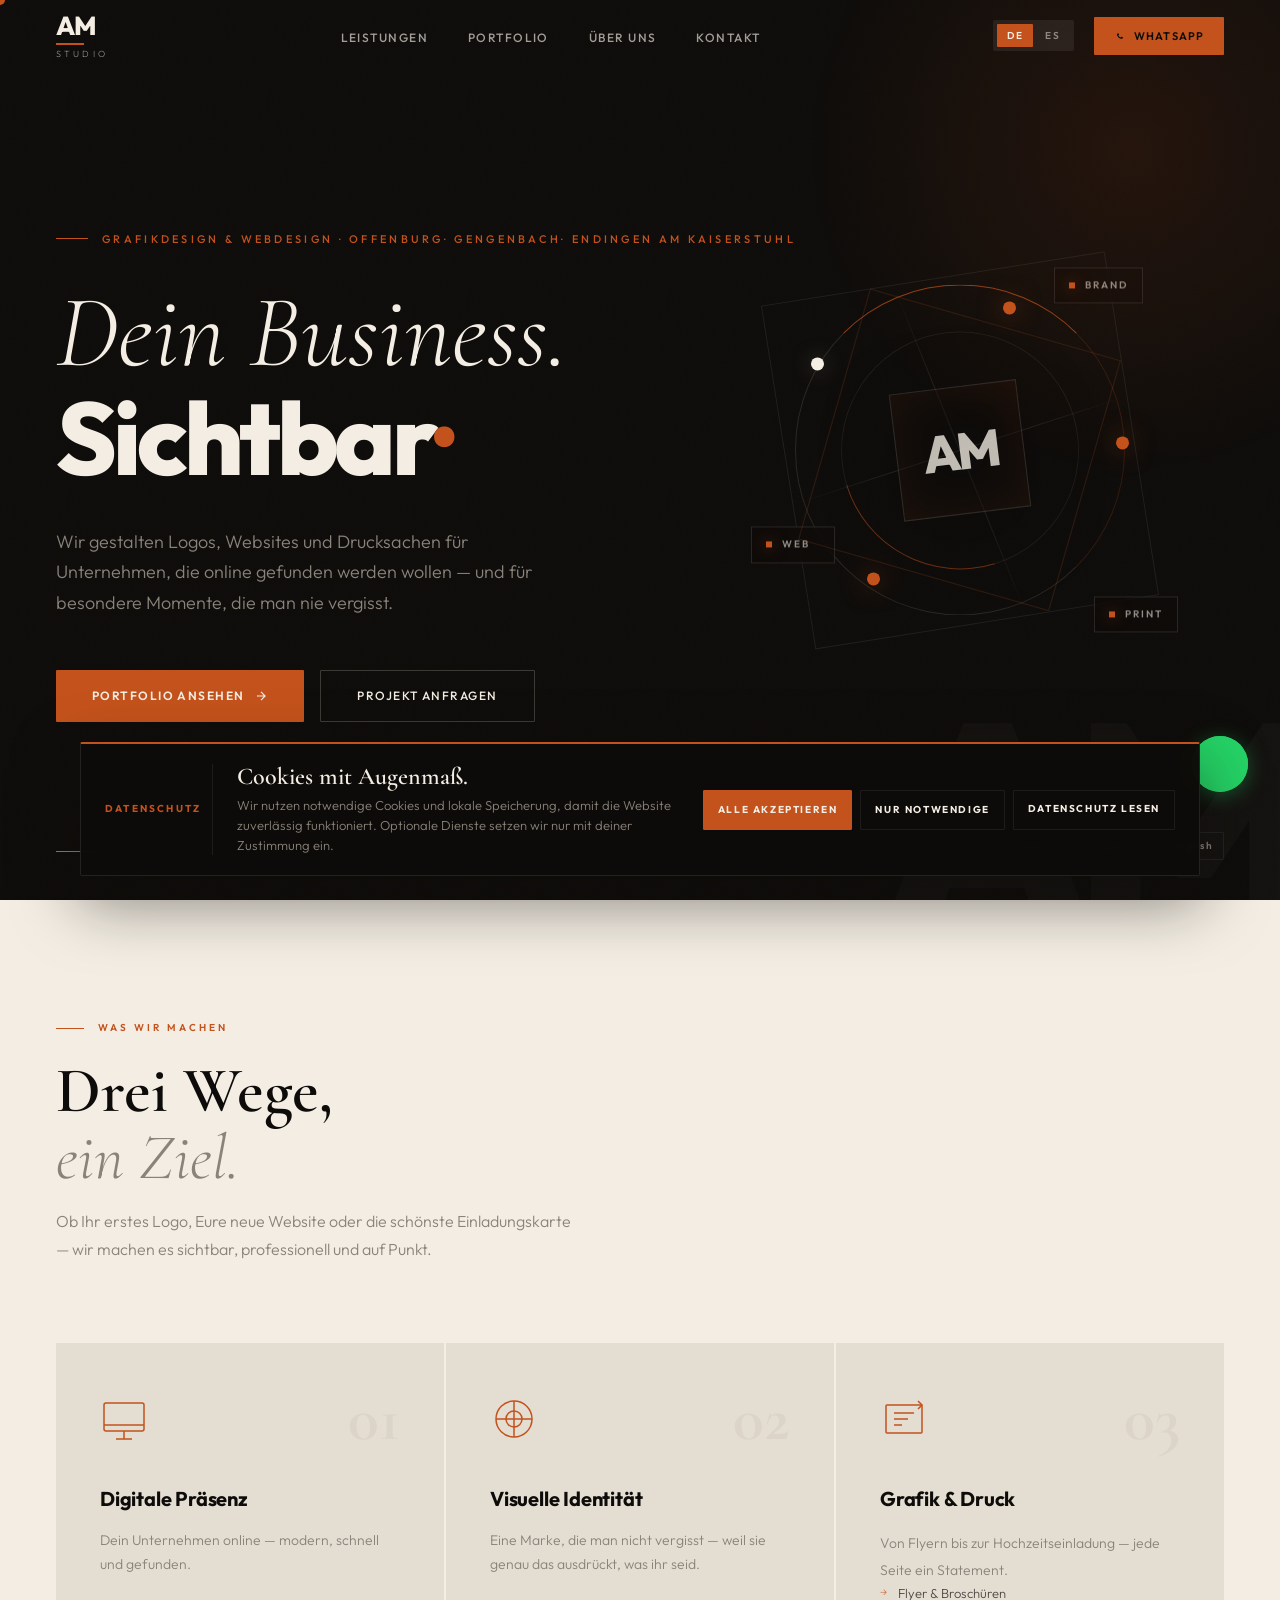
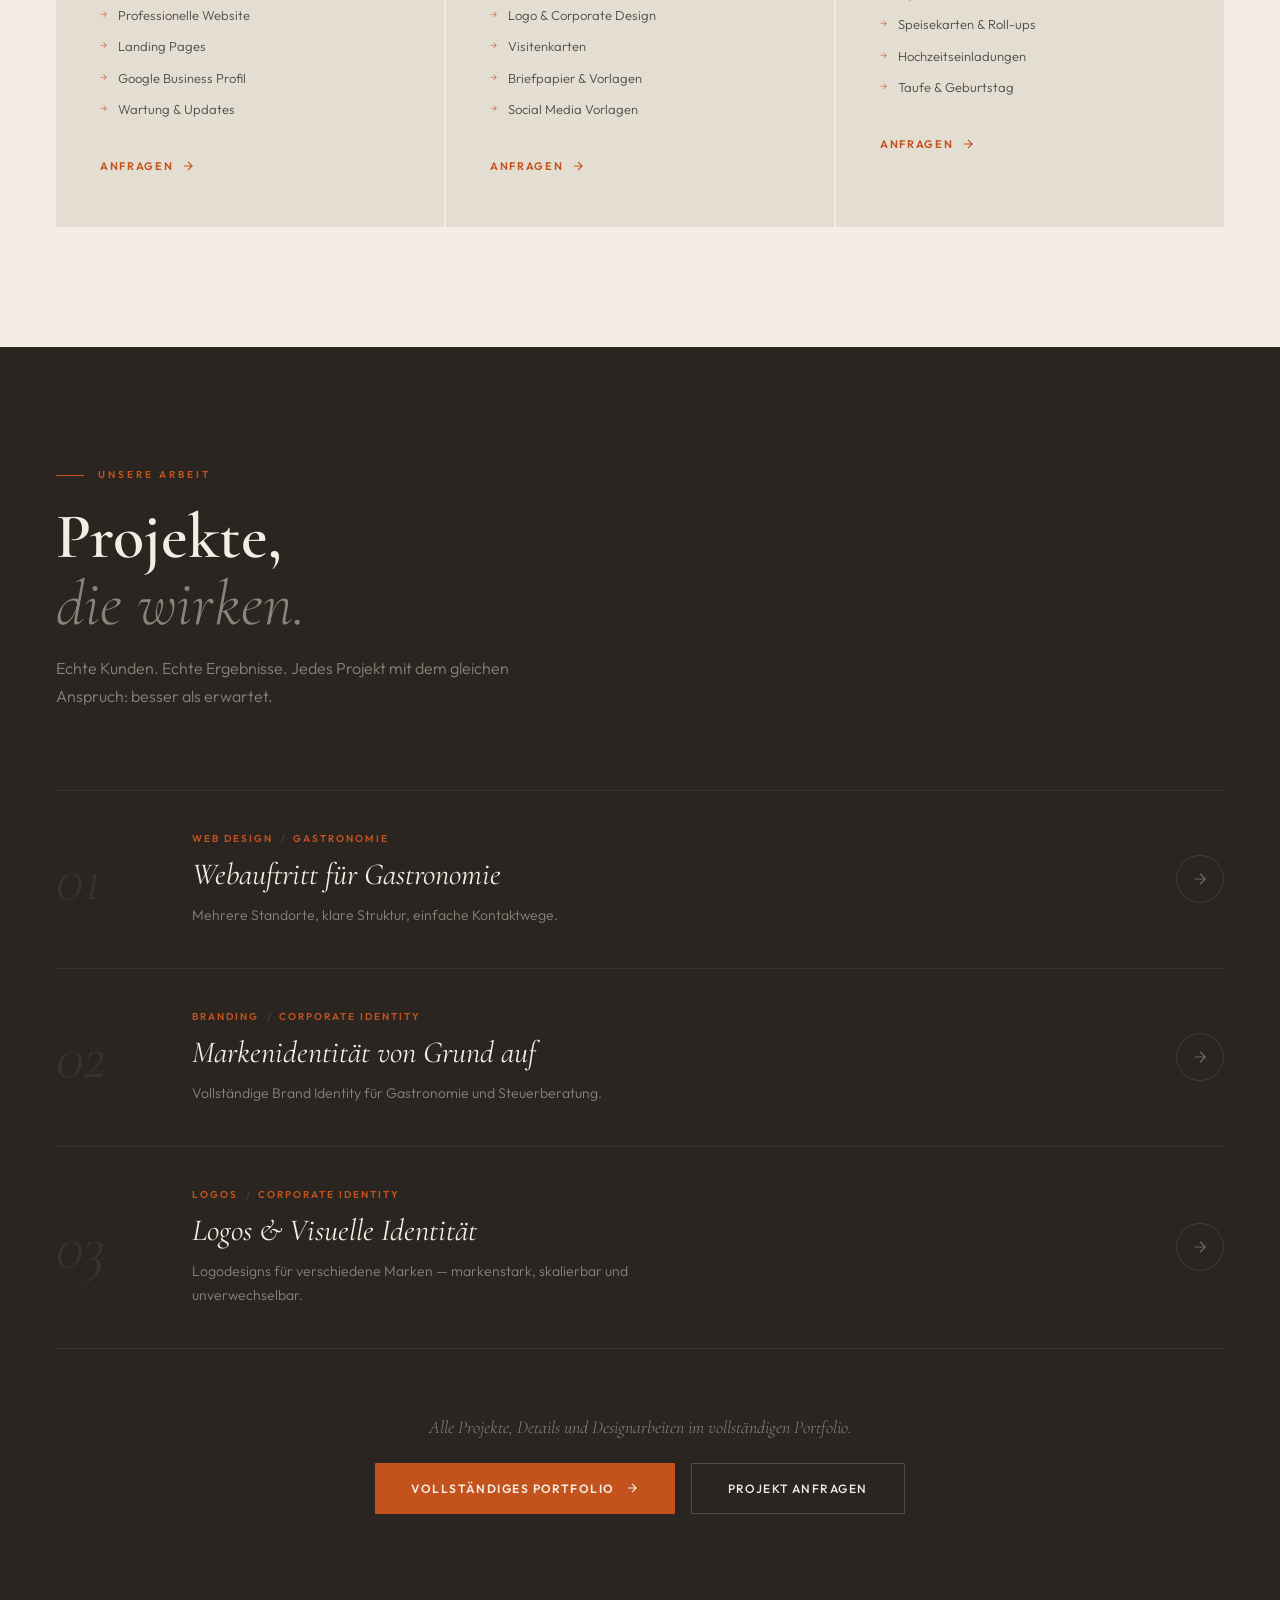
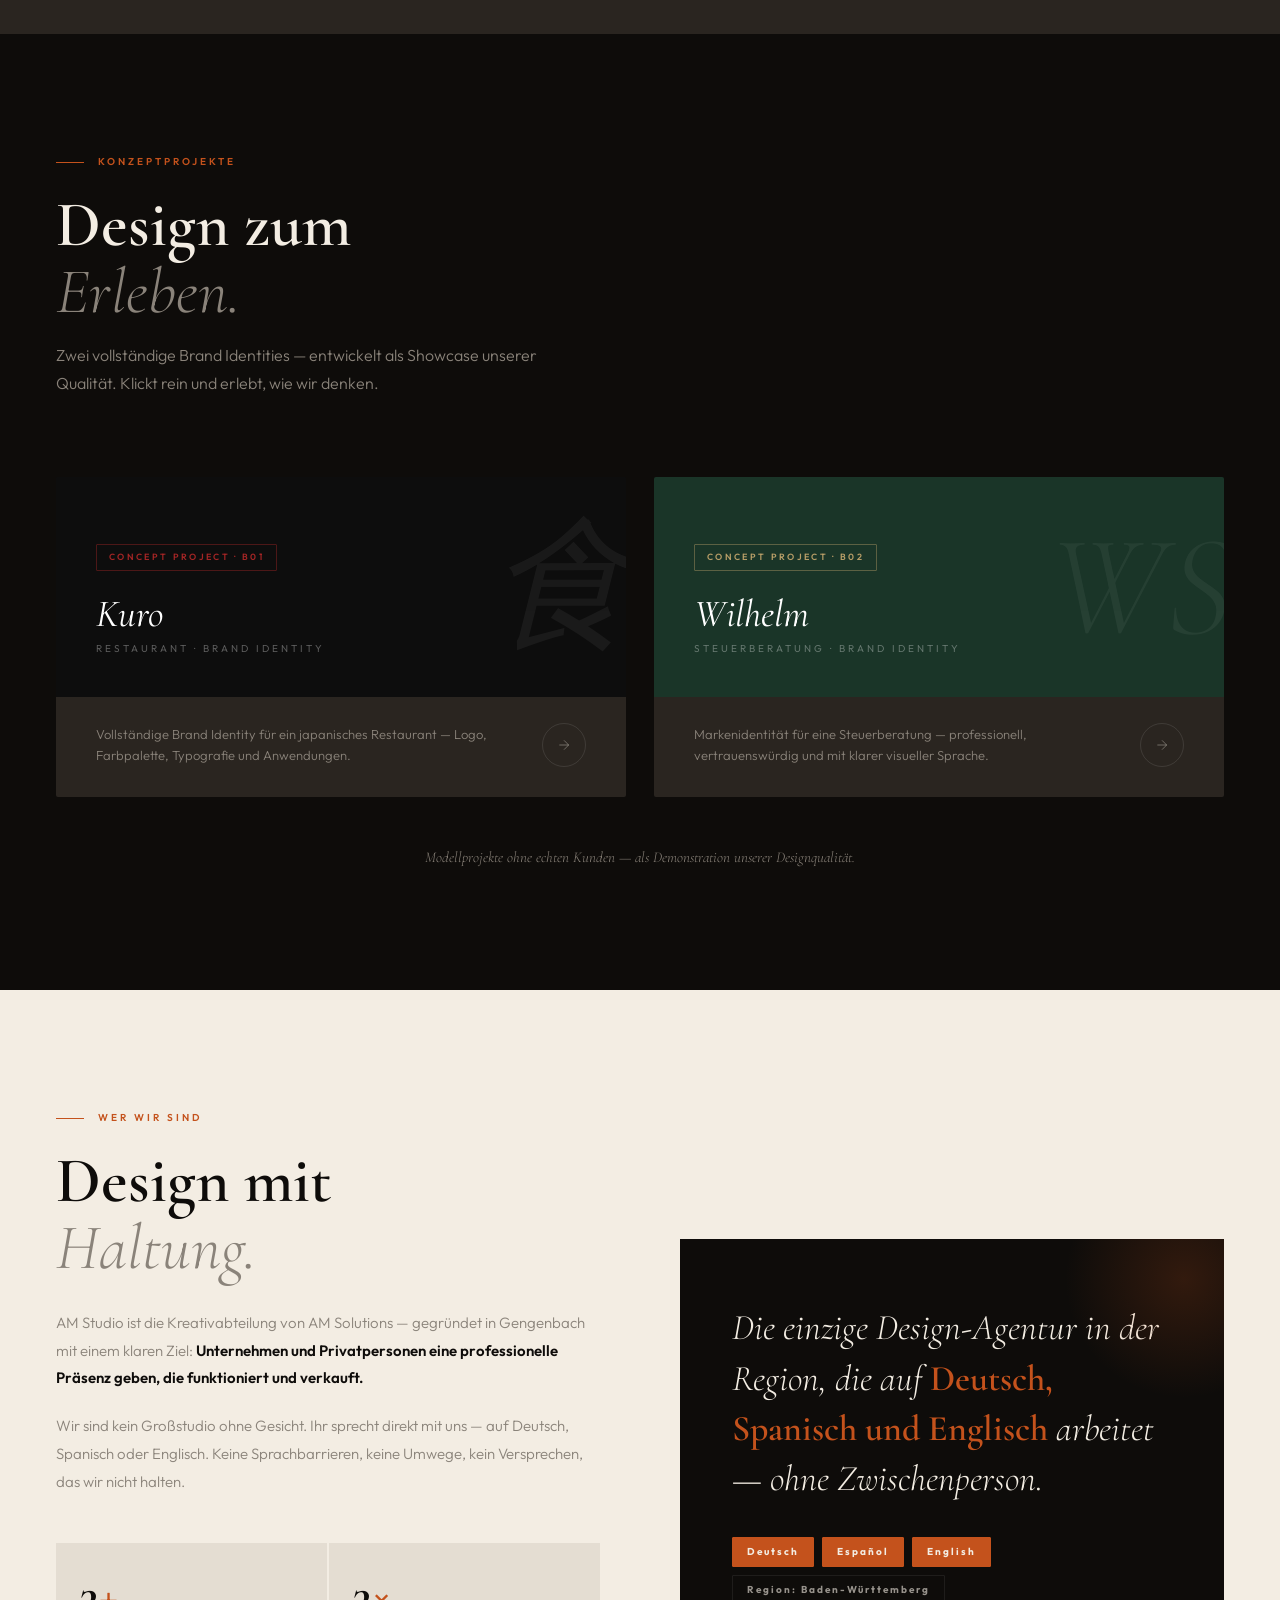
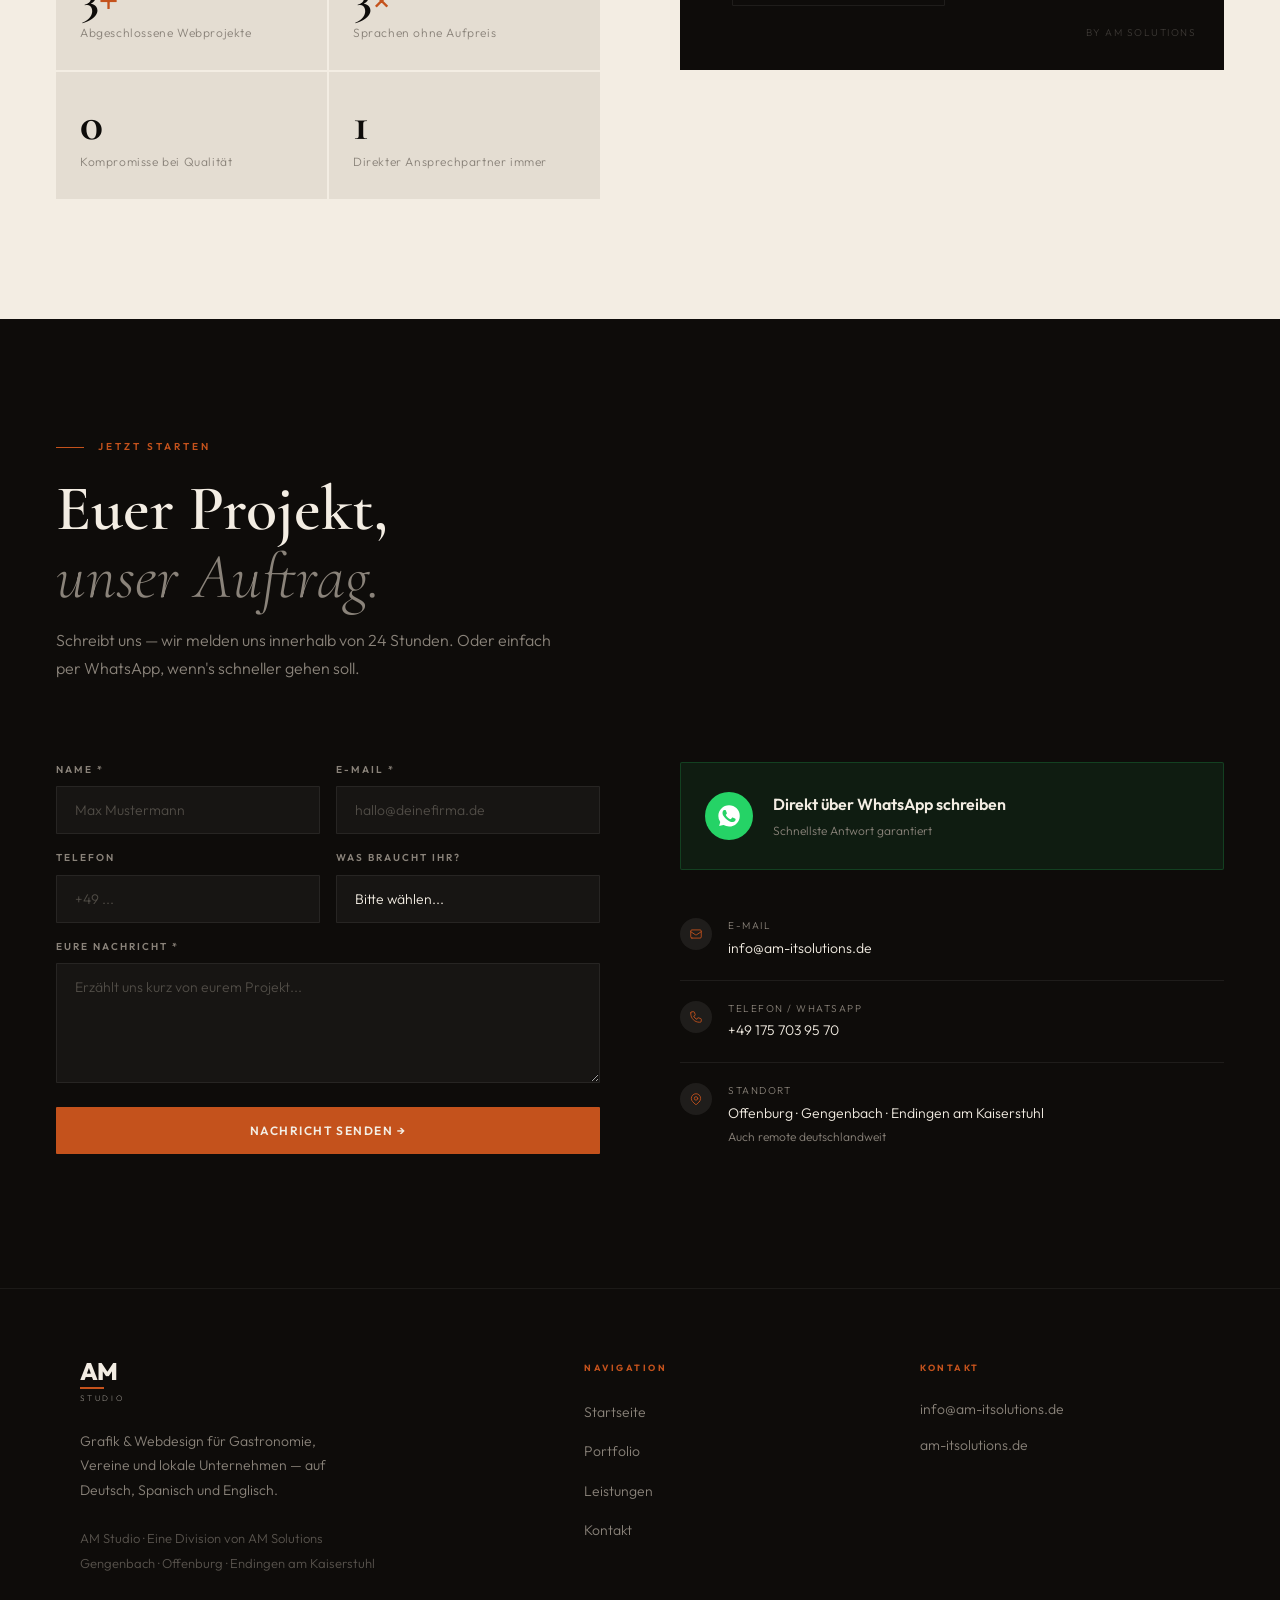
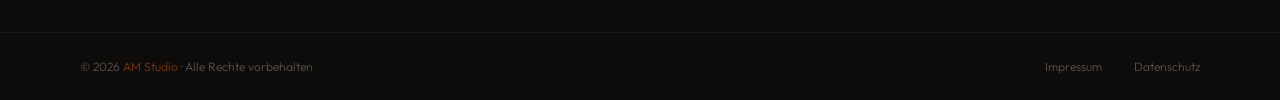
==== commit 2c071772: "update" ====
--- a/index.html
+++ b/index.html
@@ -231,12 +231,12 @@
       <div class="werk-num" aria-hidden="true">02</div>
       <div class="werk-body">
         <div class="werk-meta">
-          <span class="werk-cat" data-de="Custom Web" data-es="Web Custom">Custom Web</span>
+          <span class="werk-cat" data-de="Branding" data-es="Branding">Branding</span>
           <span class="werk-cat-sep" aria-hidden="true">/</span>
-          <span class="werk-cat" data-de="Kulturverein" data-es="Asociación Cultural">Kulturverein</span>
-        </div>
-        <h3 class="werk-title" data-de="Vereinswebsite mit Persönlichkeit" data-es="Web asociativa con personalidad">Vereinswebsite mit Persönlichkeit</h3>
-        <p class="werk-desc" data-de="Kultur, Geschichte und Community in einer zweisprachigen Website." data-es="Cultura, historia y comunidad en un sitio web bilingüe.">Kultur, Geschichte und Community in einer zweisprachigen Website.</p>
+          <span class="werk-cat" data-de="Corporate Identity" data-es="Identidad Corporativa">Corporate Identity</span>
+        </div>
+        <h3 class="werk-title" data-de="Markenidentität von Grund auf" data-es="Identidad de marca desde cero">Markenidentität von Grund auf</h3>
+        <p class="werk-desc" data-de="Vollständige Brand Identity für Gastronomie und Steuerberatung." data-es="Identidad de marca completa para gastronomía y asesoría fiscal.">Vollständige Brand Identity für Gastronomie und Steuerberatung.</p>
       </div>
       <a href="portfolio.html" class="werk-link" aria-label="Projekt ansehen">
         <svg width="18" height="18" viewBox="0 0 24 24" fill="none" stroke="currentColor" stroke-width="1.5"><path d="M5 12h14M12 5l7 7-7 7"/></svg>
@@ -248,12 +248,12 @@
       <div class="werk-num" aria-hidden="true">03</div>
       <div class="werk-body">
         <div class="werk-meta">
-          <span class="werk-cat" data-de="Print" data-es="Print">Print</span>
+          <span class="werk-cat" data-de="Logos" data-es="Logos">Logos</span>
           <span class="werk-cat-sep" aria-hidden="true">/</span>
-          <span class="werk-cat" data-de="Event Design" data-es="Diseño de Evento">Event Design</span>
-        </div>
-        <h3 class="werk-title" data-de="Print &amp; Event Design" data-es="Print &amp; Diseño de Evento">Print &amp; Event Design</h3>
-        <p class="werk-desc" data-de="Einladungen, Karten und Aushänge mit sauberer Gestaltung für echte Anlässe." data-es="Invitaciones, tarjetas y carteles con diseño limpio para eventos reales.">Einladungen, Karten und Aushänge mit sauberer Gestaltung für echte Anlässe.</p>
+          <span class="werk-cat" data-de="Corporate Identity" data-es="Identidad Corporativa">Corporate Identity</span>
+        </div>
+        <h3 class="werk-title" data-de="Logos &amp; Visuelle Identität" data-es="Logos &amp; Identidad Visual">Logos &amp; Visuelle Identität</h3>
+        <p class="werk-desc" data-de="Logodesigns für verschiedene Marken — markenstark, skalierbar und unverwechselbar." data-es="Diseños de logo para distintas marcas — sólidos, escalables e inconfundibles.">Logodesigns für verschiedene Marken — markenstark, skalierbar und unverwechselbar.</p>
       </div>
       <a href="portfolio.html" class="werk-link" aria-label="Projekt ansehen">
         <svg width="18" height="18" viewBox="0 0 24 24" fill="none" stroke="currentColor" stroke-width="1.5"><path d="M5 12h14M12 5l7 7-7 7"/></svg>
@@ -271,6 +271,66 @@
       </a>
       <a href="#kontakt" class="btn-ghost" data-de="Projekt anfragen" data-es="Solicitar Proyecto">Projekt anfragen</a>
     </div>
+  </div>
+</section>
+
+<!-- ══ CONCEPT PROJECT ═══════════════════════════ -->
+<section id="concept-project">
+  <div>
+    <p class="section-eyebrow" data-de="Konzeptprojekte" data-es="Proyectos Concepto">Konzeptprojekte</p>
+    <h2 class="section-title">
+      <span data-de="Design zum" data-es="Diseño para">Design zum</span><br>
+      <em data-de="Erleben." data-es="experienciar.">Erleben.</em>
+    </h2>
+    <p class="section-intro" data-de="Zwei vollständige Brand Identities — entwickelt als Showcase unserer Qualität. Klickt rein und erlebt, wie wir denken." data-es="Dos identidades de marca completas — desarrolladas como muestra de nuestra calidad. Haz clic y descubre cómo pensamos.">
+      Zwei vollständige Brand Identities — entwickelt als Showcase unserer Qualität. Klickt rein und erlebt, wie wir denken.
+    </p>
+  </div>
+
+  <div class="concept-grid">
+
+    <!-- Kuro Restaurant -->
+    <a href="Portafolio/Branding/kuro_restaurant_branding.html" class="concept-card concept-card--kuro">
+      <div class="concept-card-header">
+        <span class="concept-bg-word">食</span>
+        <span class="concept-badge">Concept Project · B01</span>
+        <div class="concept-brand-name">Kuro</div>
+        <div class="concept-brand-sub">Restaurant · Brand Identity</div>
+      </div>
+      <div class="concept-card-body">
+        <p class="concept-card-desc" data-de="Vollständige Brand Identity für ein japanisches Restaurant — Logo, Farbpalette, Typografie und Anwendungen." data-es="Identidad de marca completa para un restaurante japonés — logo, paleta de colores, tipografía y aplicaciones.">
+          Vollständige Brand Identity für ein japanisches Restaurant — Logo, Farbpalette, Typografie und Anwendungen.
+        </p>
+        <div class="concept-arrow">
+          <svg width="16" height="16" viewBox="0 0 24 24" fill="none" stroke="currentColor" stroke-width="1.5"><path d="M5 12h14M12 5l7 7-7 7"/></svg>
+        </div>
+      </div>
+    </a>
+
+    <!-- Wilhelm Steuerberatung -->
+    <a href="Portafolio/Branding/wilhelm_steuerberatung_branding.html" class="concept-card concept-card--wilhelm">
+      <div class="concept-card-header">
+        <span class="concept-bg-word">WS</span>
+        <span class="concept-badge">Concept Project · B02</span>
+        <div class="concept-brand-name">Wilhelm</div>
+        <div class="concept-brand-sub">Steuerberatung · Brand Identity</div>
+      </div>
+      <div class="concept-card-body">
+        <p class="concept-card-desc" data-de="Markenidentität für eine Steuerberatung — professionell, vertrauenswürdig und mit klarer visueller Sprache." data-es="Identidad de marca para una asesoría fiscal — profesional, confiable y con un lenguaje visual claro.">
+          Markenidentität für eine Steuerberatung — professionell, vertrauenswürdig und mit klarer visueller Sprache.
+        </p>
+        <div class="concept-arrow">
+          <svg width="16" height="16" viewBox="0 0 24 24" fill="none" stroke="currentColor" stroke-width="1.5"><path d="M5 12h14M12 5l7 7-7 7"/></svg>
+        </div>
+      </div>
+    </a>
+
+  </div>
+
+  <div class="concept-note">
+    <p data-de="Modellprojekte ohne echten Kunden — als Demonstration unserer Designqualität." data-es="Proyectos modelo sin cliente real — como demostración de nuestra calidad de diseño.">
+      Modellprojekte ohne echten Kunden — als Demonstration unserer Designqualität.
+    </p>
   </div>
 </section>
 
--- a/css/index.css
+++ b/css/index.css
@@ -1029,6 +1029,155 @@
   font-size: 18px;
   color: var(--stone);
   margin-bottom: 20px;
+}
+
+/* ══════════════════════════════════════════
+   CONCEPT PROJECT
+══════════════════════════════════════════ */
+#concept-project {
+  background: var(--ink);
+  padding: 120px 56px;
+}
+#concept-project .section-title { color: var(--cream); }
+#concept-project .section-intro { color: var(--stone); }
+#concept-project .section-eyebrow { color: var(--terra); }
+#concept-project .section-eyebrow::before { background: var(--terra); }
+
+.concept-grid {
+  display: grid;
+  grid-template-columns: 1fr 1fr;
+  gap: 28px;
+  margin-top: 64px;
+}
+
+.concept-card {
+  display: block;
+  text-decoration: none;
+  overflow: hidden;
+  border-radius: 2px;
+  position: relative;
+  transition: transform 0.4s var(--ease), box-shadow 0.4s var(--ease);
+}
+.concept-card:hover {
+  transform: translateY(-6px);
+  box-shadow: 0 24px 64px rgba(0,0,0,0.45);
+}
+
+.concept-card-header {
+  padding: 52px 40px 40px;
+  position: relative;
+  overflow: hidden;
+  min-height: 220px;
+  display: flex;
+  flex-direction: column;
+  justify-content: flex-end;
+}
+.concept-card--kuro .concept-card-header  { background: #0d0d0d; }
+.concept-card--wilhelm .concept-card-header { background: #1a3528; }
+
+.concept-bg-word {
+  position: absolute;
+  font-family: var(--ff-d);
+  font-size: 9rem;
+  font-weight: 300;
+  font-style: italic;
+  opacity: 0.05;
+  top: 50%;
+  right: -8px;
+  transform: translateY(-50%);
+  user-select: none;
+  pointer-events: none;
+  color: #fff;
+  white-space: nowrap;
+  line-height: 1;
+}
+
+.concept-badge {
+  display: inline-block;
+  font-family: var(--ff-s);
+  font-size: 9px;
+  font-weight: 600;
+  letter-spacing: 0.26em;
+  text-transform: uppercase;
+  padding: 5px 12px;
+  border: 1px solid;
+  border-radius: 1px;
+  margin-bottom: 22px;
+  width: fit-content;
+}
+.concept-card--kuro .concept-badge {
+  color: rgba(180,40,40,0.9);
+  border-color: rgba(180,40,40,0.38);
+}
+.concept-card--wilhelm .concept-badge {
+  color: rgba(200,169,110,0.9);
+  border-color: rgba(200,169,110,0.38);
+}
+
+.concept-brand-name {
+  font-family: var(--ff-d);
+  font-size: clamp(30px, 3vw, 44px);
+  font-weight: 400;
+  font-style: italic;
+  color: #fff;
+  line-height: 1.1;
+  margin-bottom: 6px;
+}
+
+.concept-brand-sub {
+  font-family: var(--ff-s);
+  font-size: 10px;
+  font-weight: 400;
+  letter-spacing: 0.3em;
+  text-transform: uppercase;
+  color: rgba(255,255,255,0.32);
+}
+
+.concept-card-body {
+  padding: 26px 40px 30px;
+  background: var(--carbon);
+  display: flex;
+  align-items: center;
+  justify-content: space-between;
+  gap: 20px;
+}
+
+.concept-card-desc {
+  font-family: var(--ff-s);
+  font-size: 13px;
+  font-weight: 300;
+  color: var(--stone);
+  line-height: 1.65;
+}
+
+.concept-arrow {
+  width: 44px;
+  height: 44px;
+  display: flex;
+  align-items: center;
+  justify-content: center;
+  border: 1px solid rgba(255,255,255,0.1);
+  border-radius: 50%;
+  color: rgba(243,237,227,0.35);
+  flex-shrink: 0;
+  transition: border-color 0.25s, color 0.25s, background 0.25s, transform 0.25s;
+}
+.concept-card:hover .concept-arrow {
+  border-color: var(--terra);
+  color: var(--terra);
+  background: rgba(196,82,28,0.08);
+  transform: translateX(4px);
+}
+
+.concept-note {
+  text-align: center;
+  margin-top: 48px;
+}
+.concept-note p {
+  font-family: var(--ff-d);
+  font-style: italic;
+  font-size: 15px;
+  color: var(--stone);
 }
 
 /* ══════════════════════════════════════════
@@ -1555,9 +1704,10 @@
     margin-bottom: 52px;
   }
 
-  #leistungen, #portfolio, #sobre-nosotros, #kontakt { padding: 80px 28px; }
+  #leistungen, #portfolio, #concept-project, #sobre-nosotros, #kontakt { padding: 80px 28px; }
 
   .services-grid { grid-template-columns: 1fr; gap: 2px; }
+  .concept-grid { grid-template-columns: 1fr; gap: 20px; margin-top: 44px; }
   .werk-item { grid-template-columns: 56px 1fr auto; gap: 24px; padding: 32px 0; }
   .werk-num { font-size: 44px; }
   .about-grid { grid-template-columns: 1fr; gap: 48px; }
@@ -1588,6 +1738,8 @@
   }
   .kinetic-card { display: none; }
   .werk-item { grid-template-columns: 1fr auto; gap: 16px; padding: 28px 0; }
+  .concept-card-header { padding: 36px 24px 28px; }
+  .concept-card-body { padding: 20px 24px 22px; }
   .werk-num { display: none; }
   .service-index-row { grid-template-columns: 38px 1fr; gap: 14px; }
   .signal-track span { font-size: 9px; padding: 6px 10px; }
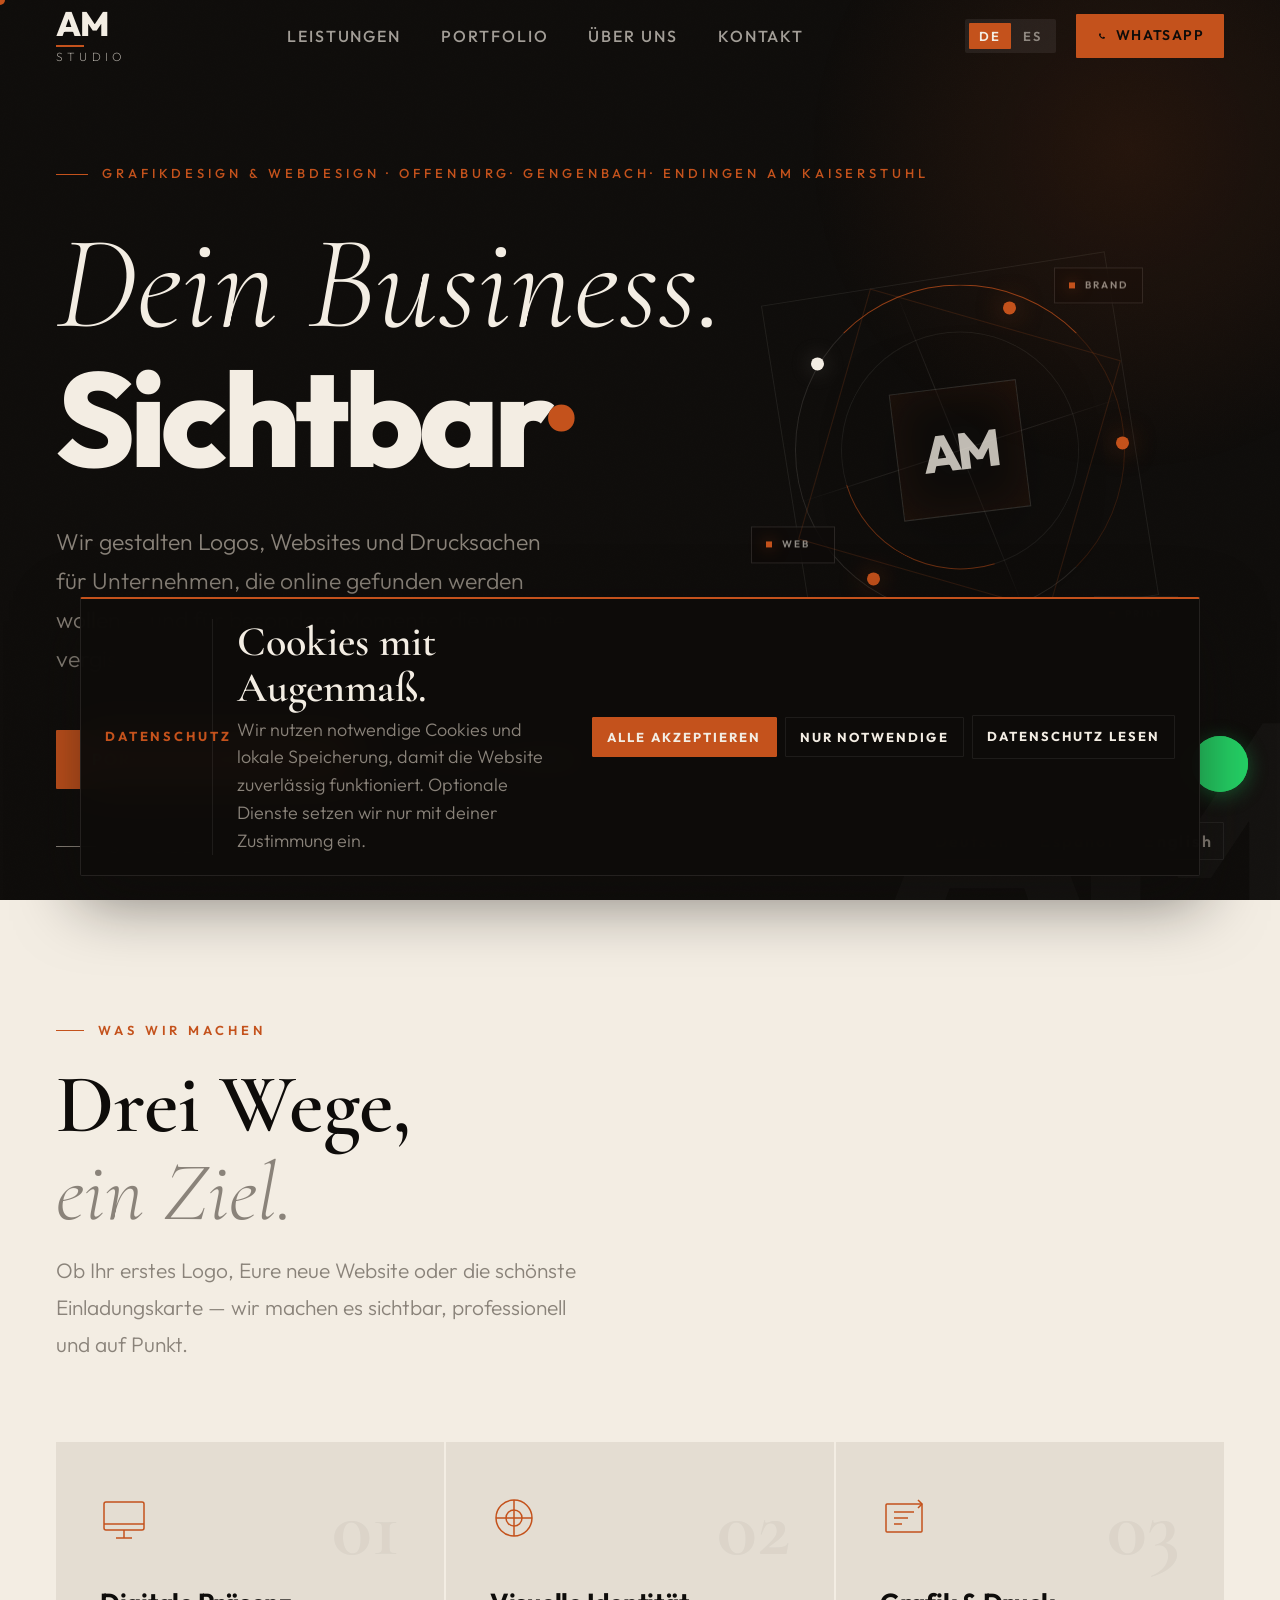
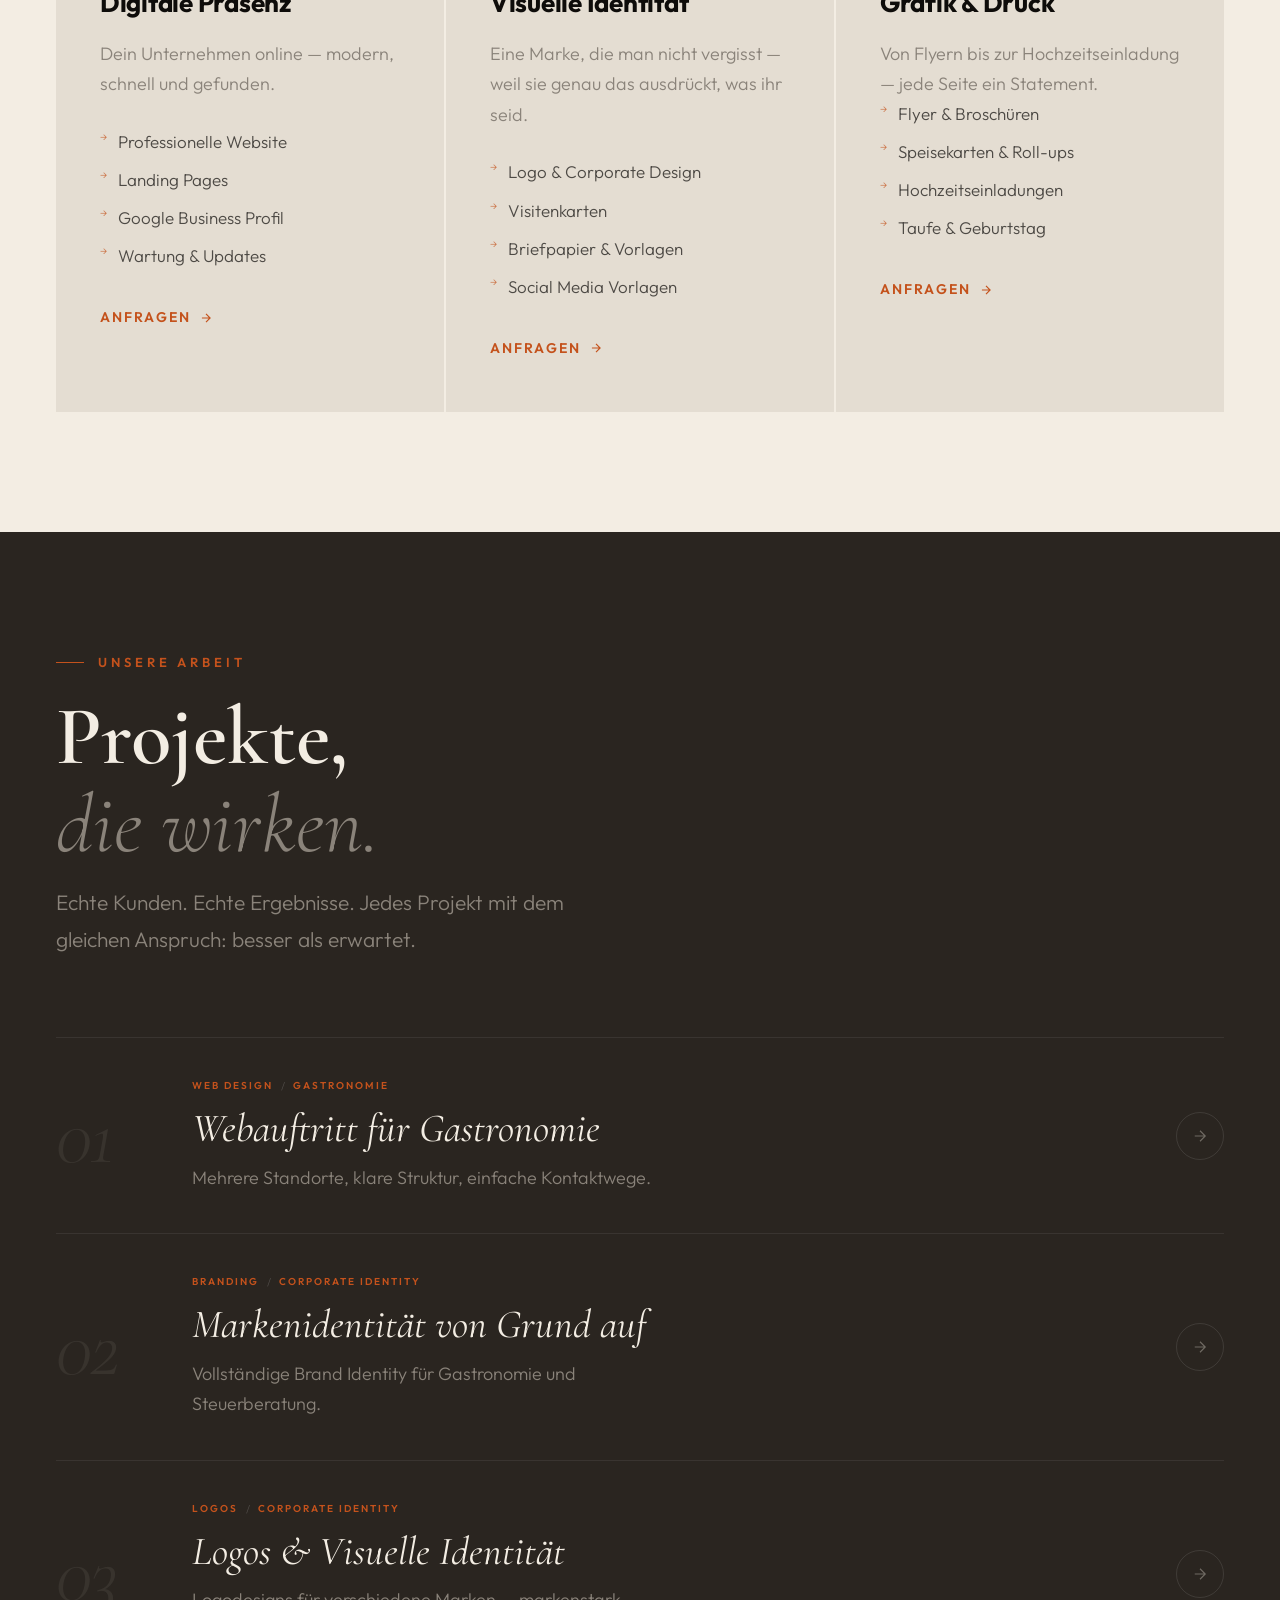
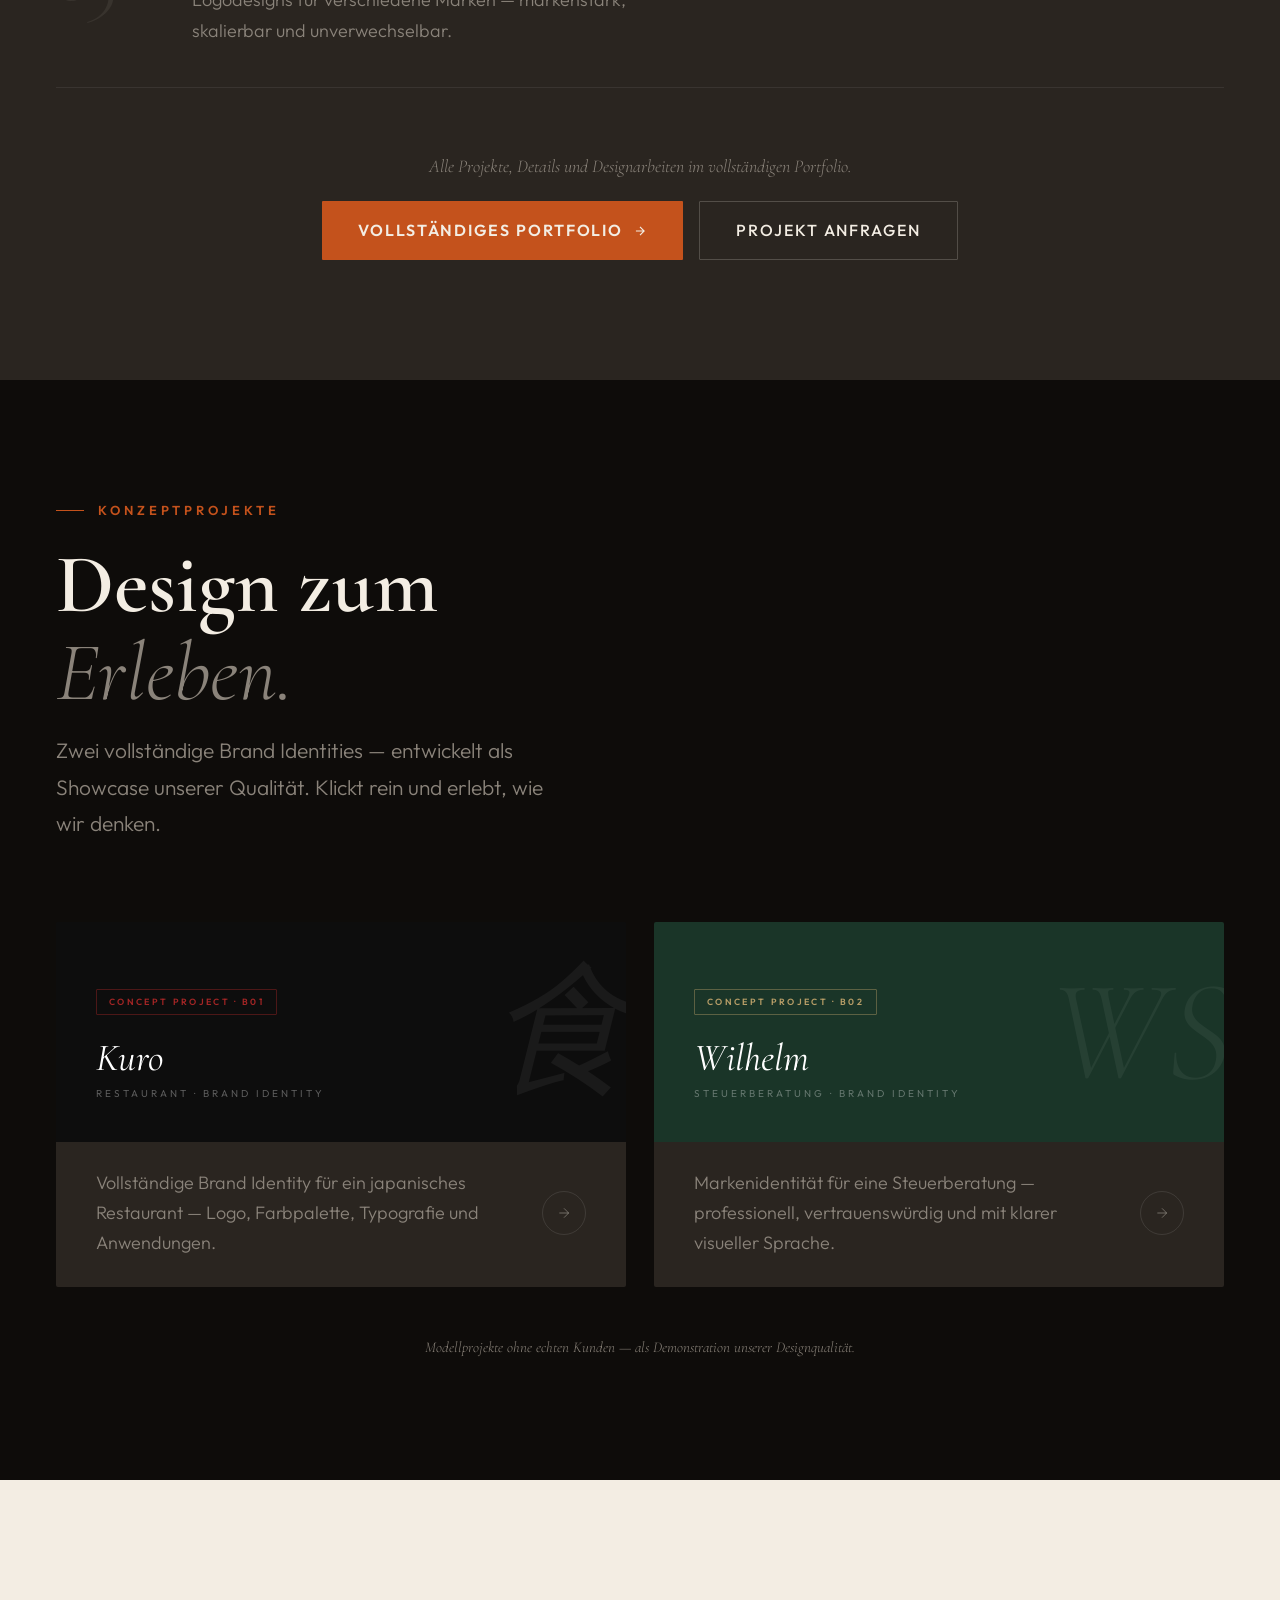
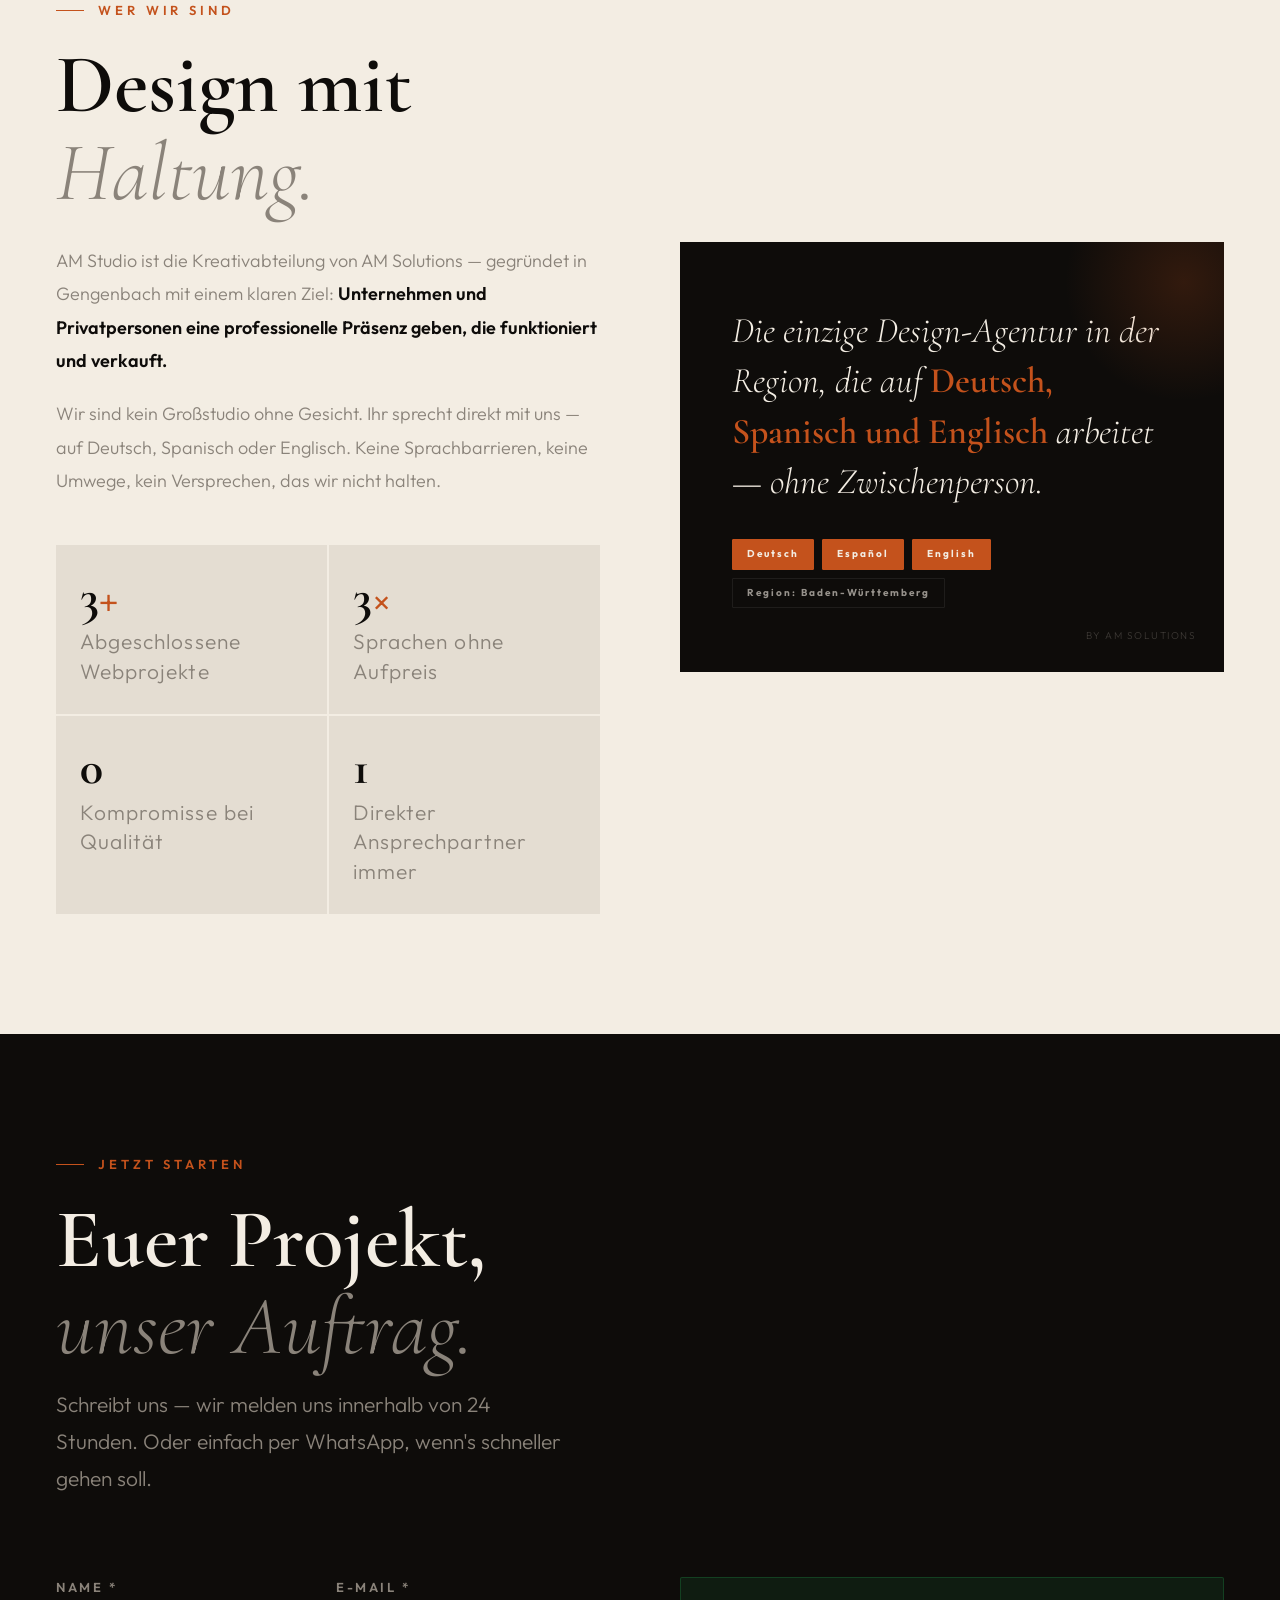
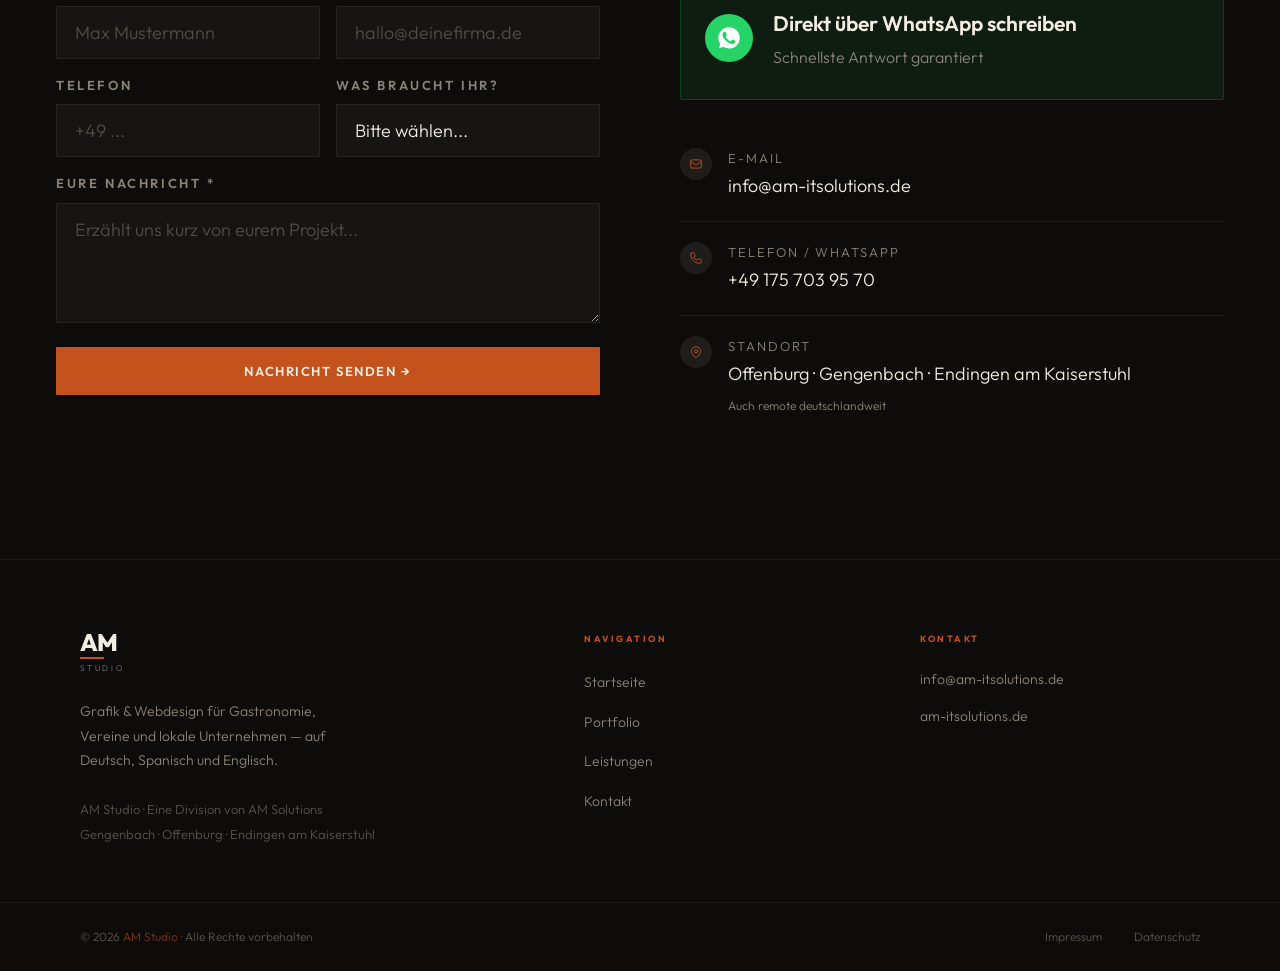
==== commit 6e92b09d: "update" ====
--- a/index.html
+++ b/index.html
@@ -4,6 +4,10 @@
   <meta charset="UTF-8">
   <meta name="viewport" content="width=device-width, initial-scale=1.0">
   <meta name="description" content="AM Studio – Grafikdesign & digitale Präsenz in Gengenbach. Logos, Websites, Visitenkarten und mehr. Auf Deutsch, Spanisch und Englisch.">
+  
+  <meta name="theme-color" content="#0E0C0A">
+  <meta name="apple-mobile-web-app-status-bar-style" content="black-translucent">
+  <link rel="icon" type="image/png" href="Logo/Favicon_AMStudio.png">
   <title>AM Studio — Grafikdesign & Webdesign · Gengenbach</title>
   <link rel="preconnect" href="https://fonts.googleapis.com">
   <link href="https://fonts.googleapis.com/css2?family=Cormorant+Garamond:ital,wght@0,300;0,400;0,600;0,700;1,300;1,400;1,600&family=Outfit:wght@200;300;400;500;600;700;800&display=swap" rel="stylesheet">
--- a/css/index.css
+++ b/css/index.css
@@ -1960,3 +1960,89 @@
   .pm-right { display: none; }
   .pm-left { padding: 60px 24px 40px; }
 }
+
+/* TEXT SCALE +30% */
+.nav-logo-am { font-size: 34px; }
+.nav-logo-studio { font-size: 12px; }
+.nav-links a { font-size: 16px; }
+.lang-btn { font-size: 13px; }
+.nav-cta { font-size: 14px; }
+.mobile-menu a { font-size: 42px; }
+
+.hero-label { font-size: 13px; }
+.hero-h1,
+.hero-h2 { font-size: clamp(68px, 10.4vw, 143px); }
+.hero-sub { font-size: clamp(20px, 1.95vw, 23px); }
+.btn-primary,
+.btn-ghost,
+.scroll-text,
+.badge { font-size: 16px; }
+
+.section-eyebrow { font-size: 13px; }
+.section-title { font-size: clamp(52px, 6.5vw, 88px); }
+.section-intro { font-size: 21px; }
+
+.service-num { font-size: 83px; }
+.service-title { font-size: 26px; }
+.service-desc { font-size: 18px; }
+.service-list li { font-size: 17px; }
+.service-link { font-size: 14px; }
+
+.werk-num { font-size: clamp(68px, 6.5vw, 94px); }
+.werk-meta,
+.werk-tag,
+.concept-label,
+.form-label,
+.contact-item-label,
+.cookie-kicker,
+.pm-tag,
+.pm-client,
+.pm-brief-label,
+.pm-meta-label,
+.pm-visit-link { font-size: 13px; }
+.werk-title { font-size: clamp(29px, 3.12vw, 42px); }
+.werk-desc,
+.concept-desc,
+.concept-card-body p,
+.concept-list li,
+.about-text,
+.about-note,
+.form-input,
+.form-select,
+.form-textarea,
+.contact-item-value,
+.form-success p,
+.cookie-copy p,
+.pm-desc,
+.pm-meta-value,
+.pm-brief-quote { font-size: 18px; }
+
+.concept-card-title { font-size: clamp(39px, 3.9vw, 57px); }
+.stat-number { font-size: 62px; }
+.stat-label,
+.wa-text-primary { font-size: 21px; }
+.wa-text-sub { font-size: 16px; }
+.form-submit,
+.cookie-btn,
+.cookie-link { font-size: 13px; }
+.form-success h3,
+.cookie-copy h2 { font-size: 42px; }
+.pm-title { font-size: clamp(36px, 4.55vw, 62px); }
+.pm-stat-num { font-size: 52px; }
+.pm-stat-label { font-size: 14px; }
+
+@media (max-width: 600px) {
+  .hero-h1,
+  .hero-h2 { font-size: clamp(58px, 14vw, 78px); }
+  .section-title { font-size: clamp(42px, 12vw, 62px); }
+  .hero-sub,
+  .section-intro,
+  .service-desc,
+  .werk-desc,
+  .concept-desc,
+  .about-text,
+  .form-input,
+  .form-select,
+  .form-textarea,
+  .contact-item-value { font-size: 18px; }
+}
